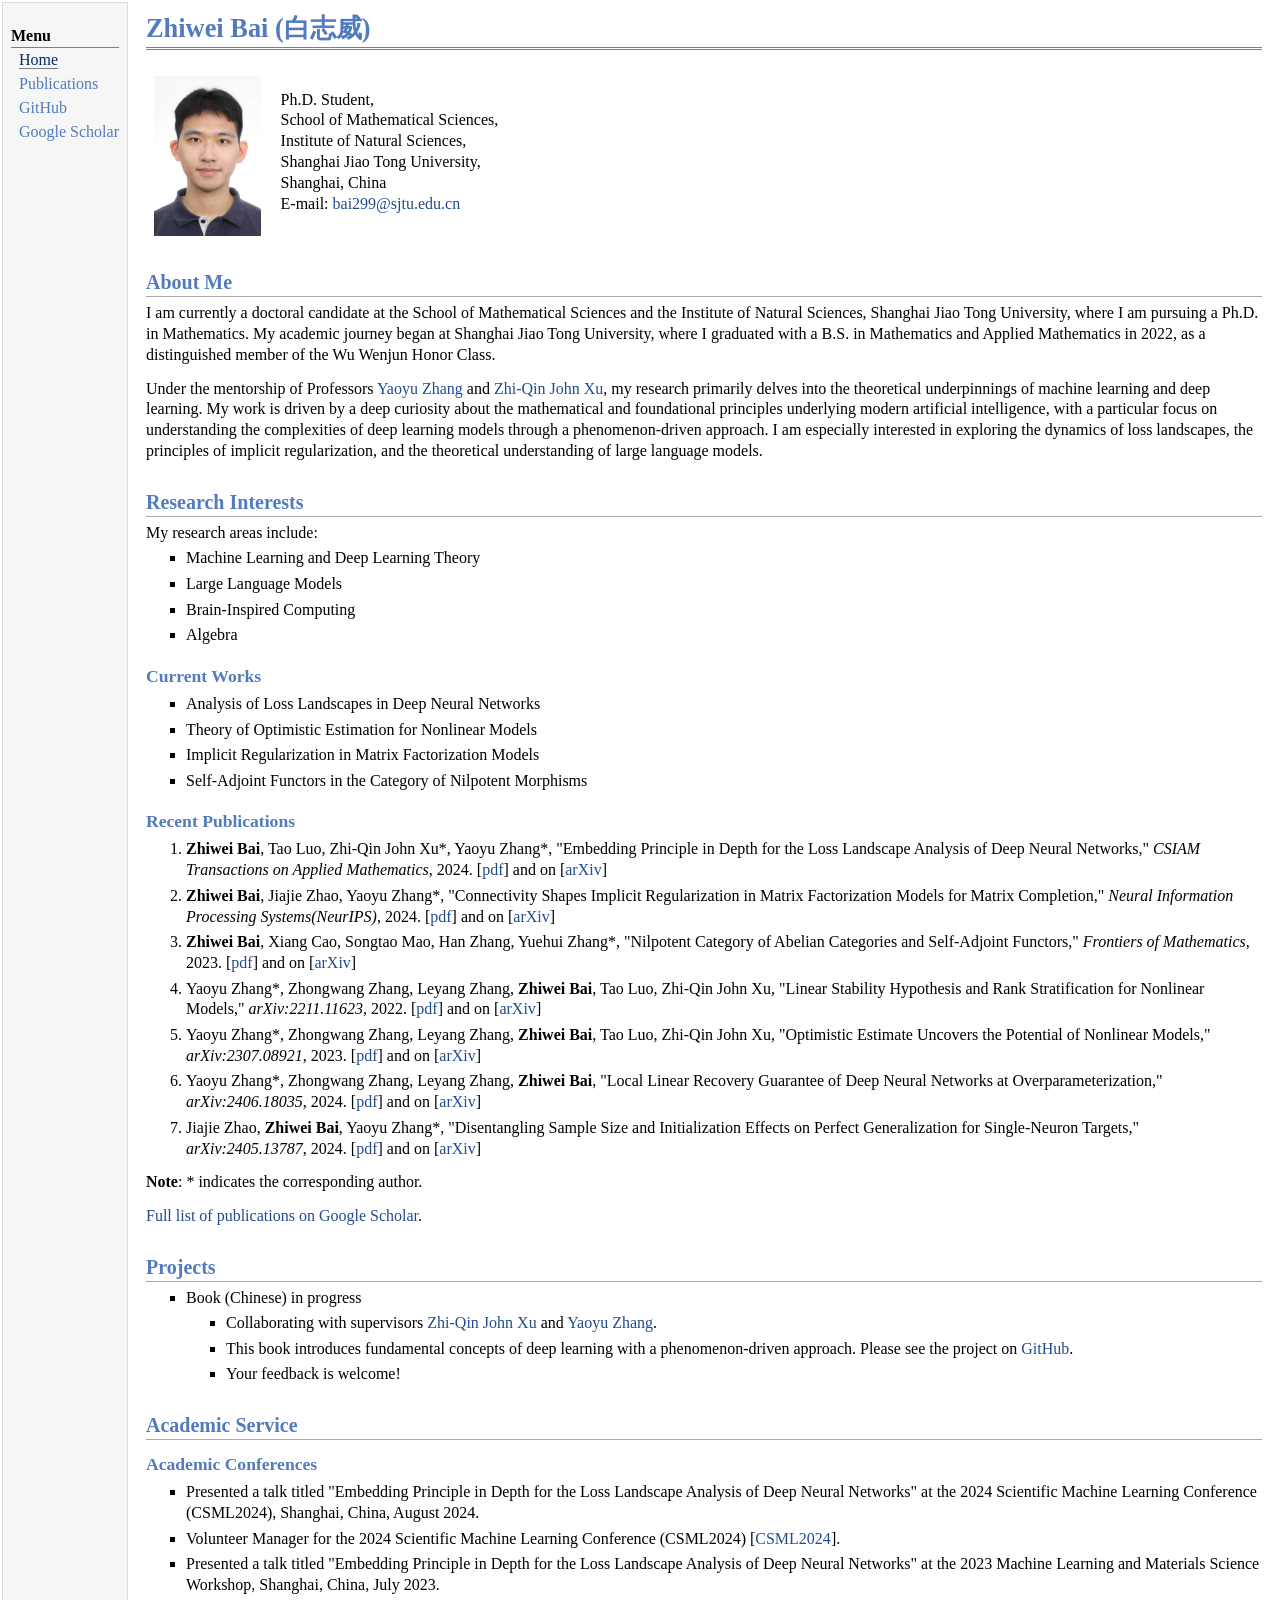
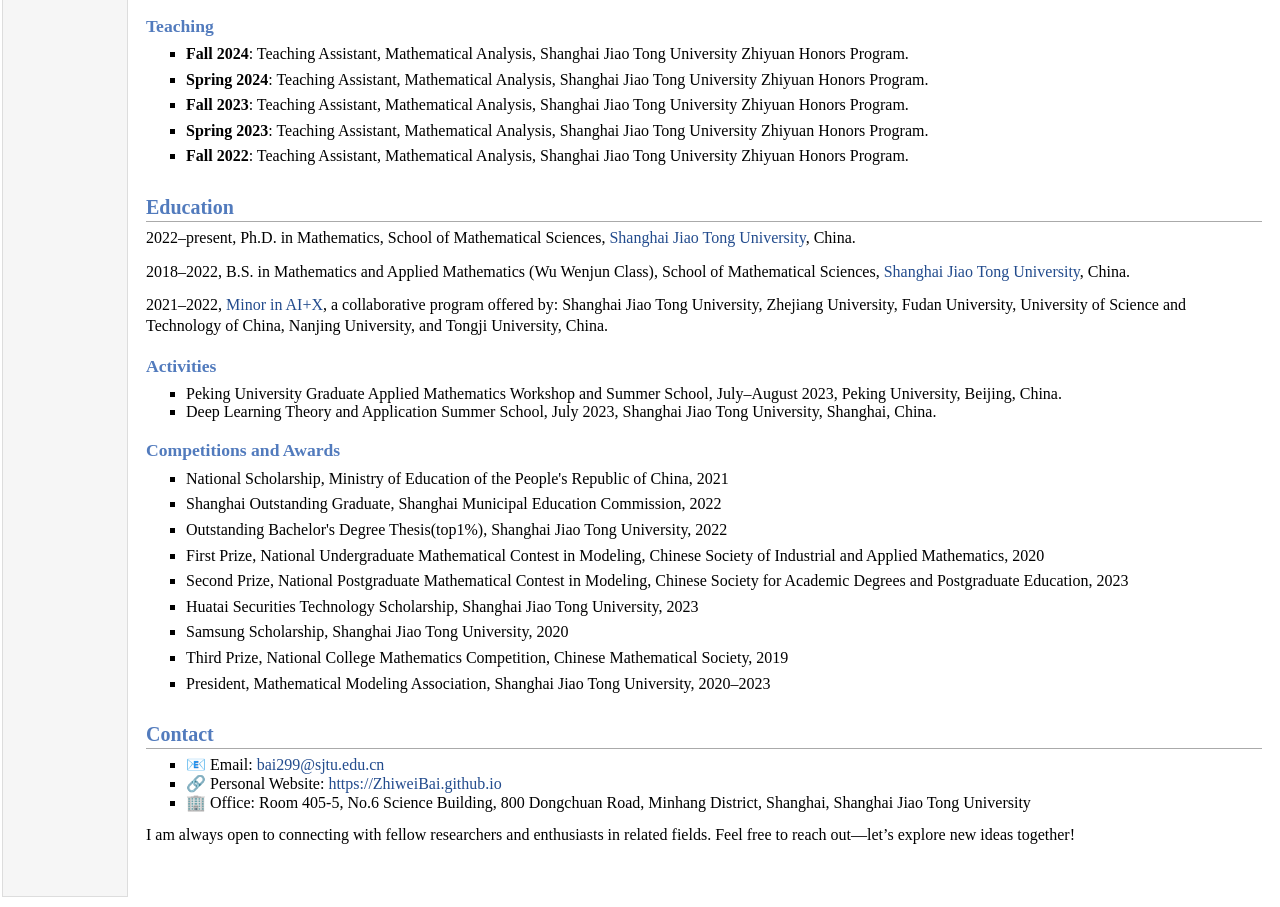
==== index.html @ 65df3b3d "revise" ====
<!DOCTYPE html PUBLIC "-//W3C//DTD XHTML 1.1//EN"
  "http://www.w3.org/TR/xhtml11/DTD/xhtml11.dtd">
<html xmlns="http://www.w3.org/1999/xhtml" xml:lang="en">
<head>
<meta name="generator" content="jemdoc, see http://jemdoc.jaboc.net/" />
<meta http-equiv="Content-Type" content="text/html;charset=utf-8" />
<link rel="stylesheet" href="jemdoc.css" type="text/css" />
<link rel="shortcut icon" href="favicon.ico" />
<link rel="bookmark" href="favicon.ico" type="image/x-icon" />
<title>Zhiwei Bai (白志威)</title>
</head>
<body>
<table summary="Table for page layout." id="tlayout">
<tr valign="top">
<td id="layout-menu">
<div class="menu-category">Menu</div>
<div class="menu-item"><a href="index.html" class="current">Home</a></div>
<div class="menu-item"><a href="https://scholar.google.com/citations?hl=en&user=qOXYXLEAAAAJ">Publications</a></div>
<div class="menu-item"><a href="https://github.com/ZhiweiBai">GitHub</a></div>
<div class="menu-item"><a href="https://scholar.google.com/citations?hl=en&user=qOXYXLEAAAAJ">Google Scholar</a></div>
</td>

<td id="layout-content">
<div id="toptitle">
<h1>Zhiwei Bai (白志威)</h1>
</div>
<table class="imgtable"><tr><td>
<a href="https://ZhiweiBai.github.io"><img src="./photos/bio-3.png" alt="alt text" height="160px" /></a>&nbsp;</td>
<td align="left"><p>Ph.D. Student,<br />
School of Mathematical Sciences, <br />
Institute of Natural Sciences, <br />
Shanghai Jiao Tong University, <br />
Shanghai, China <br /> 
E-mail: <a href="mailto:bai299@sjtu.edu.cn">bai299@sjtu.edu.cn</a></p>
</td></tr></table>

<h2>About Me</h2>
<p>I am currently a doctoral candidate at the School of Mathematical Sciences and the Institute of Natural Sciences, Shanghai Jiao Tong University, where I am pursuing a Ph.D. in Mathematics. My academic journey began at Shanghai Jiao Tong University, where I graduated with a B.S. in Mathematics and Applied Mathematics in 2022, as a distinguished member of the Wu Wenjun Honor Class.</p>

<p>Under the mentorship of Professors <a href="https://ins.sjtu.edu.cn/peoples/zhangyaoyu">Yaoyu Zhang</a> and <a href="https://ins.sjtu.edu.cn/people/xuzhiqin/index.html">Zhi-Qin John Xu</a>, my research primarily delves into the theoretical underpinnings of machine learning and deep learning. My work is driven by a deep curiosity about the mathematical and foundational principles underlying modern artificial intelligence, with a particular focus on understanding the complexities of deep learning models through a phenomenon-driven approach. I am especially interested in exploring the dynamics of loss landscapes, the principles of implicit regularization, and the theoretical understanding of large language models.</p>


<h2>Research Interests</h2>
<p>My research areas include:</p>
<ul>
<li><p>Machine Learning and Deep Learning Theory</p></li>
<li><p>Large Language Models</p></li>
<li><p>Brain-Inspired Computing</p></li>
<li><p>Algebra</p></li>
</ul>

<h3>Current Works</h3>
<ul>
<li><p>Analysis of Loss Landscapes in Deep Neural Networks</p></li>
<li><p>Theory of Optimistic Estimation for Nonlinear Models</p></li>
<li><p>Implicit Regularization in Matrix Factorization Models</p></li>
<li><p>Self-Adjoint Functors in the Category of Nilpotent Morphisms</p></li>
</ul>

<h3>Recent Publications</h3>
<ol>
<li><p><b>Zhiwei Bai</b>, Tao Luo, Zhi-Qin John Xu*, Yaoyu Zhang*, "Embedding Principle in Depth for the Loss Landscape Analysis of Deep Neural Networks," <i>CSIAM Transactions on Applied Mathematics</i>, 2024. [<a href="pub/embedding-in-depth.pdf">pdf</a>] and on [<a href="https://arxiv.org/abs/2205.13283">arXiv</a>]</p></li>
<li><p><b>Zhiwei Bai</b>, Jiajie Zhao, Yaoyu Zhang*, "Connectivity Shapes Implicit Regularization in Matrix Factorization Models for Matrix Completion," <i>Neural Information Processing Systems(NeurIPS)</i>, 2024. [<a href="pub/connectivity.pdf">pdf</a>] and on [<a href="https://www.arxiv.org/abs/2405.13721">arXiv</a>]</p></li>
<li><p><b>Zhiwei Bai</b>, Xiang Cao, Songtao Mao, Han Zhang, Yuehui Zhang*, "Nilpotent Category of Abelian Categories and Self-Adjoint Functors," <i>Frontiers of Mathematics</i>, 2023. [<a href="pub/self-adjoint.pdf">pdf</a>] and on [<a href="https://arxiv.org/abs/2111.14656">arXiv</a>]</p></li>
<li><p>Yaoyu Zhang*, Zhongwang Zhang, Leyang Zhang, <b>Zhiwei Bai</b>, Tao Luo, Zhi-Qin John Xu, "Linear Stability Hypothesis and Rank Stratification for Nonlinear Models," <i>arXiv:2211.11623</i>, 2022. [<a href="pub/Linear-stability.pdf">pdf</a>] and on [<a href="https://arxiv.org/abs/2211.11623">arXiv</a>]</p></li>
<li><p>Yaoyu Zhang*, Zhongwang Zhang, Leyang Zhang, <b>Zhiwei Bai</b>, Tao Luo, Zhi-Qin John Xu, "Optimistic Estimate Uncovers the Potential of Nonlinear Models," <i>arXiv:2307.08921</i>, 2023. [<a href="pub/Optimistic.pdf">pdf</a>] and on [<a href="https://arxiv.org/abs/2307.08921">arXiv</a>]</p></li>
<li><p>Yaoyu Zhang*, Zhongwang Zhang, Leyang Zhang, <b>Zhiwei Bai</b>, "Local Linear Recovery Guarantee of Deep Neural Networks at Overparameterization," <i>arXiv:2406.18035</i>, 2024. [<a href="pub/Local-Linear.pdf">pdf</a>] and on [<a href="https://arxiv.org/abs/2406.18035">arXiv</a>]</p></li>
<li><p>Jiajie Zhao, <b>Zhiwei Bai</b>, Yaoyu Zhang*, "Disentangling Sample Size and Initialization Effects on Perfect Generalization for Single-Neuron Targets," <i>arXiv:2405.13787</i>, 2024. [<a href="pub/Single-Neuron Target.pdf">pdf</a>] and on [<a href="https://arxiv.org/abs/2405.13787">arXiv</a>]</p></li>
</ol>
<p><b>Note</b>: * indicates the corresponding author.</p>
<p><a href="https://scholar.google.com/citations?hl=en&user=qOXYXLEAAAAJ">Full list of publications on Google Scholar</a>.</p>

<h2>Projects</h2>
<ul>
<li><p>Book (Chinese) in progress</p></li>
<ul>
<li><p>Collaborating with supervisors <a href="https://ins.sjtu.edu.cn/people/xuzhiqin/index.html">Zhi-Qin John Xu</a> and <a href="https://ins.sjtu.edu.cn/peoples/zhangyaoyu">Yaoyu Zhang</a>.</p></li>
<li><p>This book introduces fundamental concepts of deep learning with a phenomenon-driven approach. Please see the project on <a href="https://github.com/xuzhiqin1990/understanding_dl">GitHub</a>.</p></li>
<li><p>Your feedback is welcome!</p></li>
</ul>
</ul>

<h2>Academic Service</h2>
<h3>Academic Conferences</h3>
<ul>
<li><p>Presented a talk titled "Embedding Principle in Depth for the Loss Landscape Analysis of Deep Neural Networks" at the 2024 Scientific Machine Learning Conference (CSML2024), Shanghai, China, August 2024.</p></li>
<li><p>Volunteer Manager for the 2024 Scientific Machine Learning Conference (CSML2024) [<a href="https://c2sml.cn/conference.html">CSML2024</a>].</p></li>
<li><p>Presented a talk titled "Embedding Principle in Depth for the Loss Landscape Analysis of Deep Neural Networks" at the 2023 Machine Learning and Materials Science Workshop, Shanghai, China, July 2023.</p></li>
</ul>

<h3>Teaching</h3>
<ul>
<li><p><b>Fall 2024</b>: Teaching Assistant, Mathematical Analysis, Shanghai Jiao Tong University Zhiyuan Honors Program.</p></li>
<li><p><b>Spring 2024</b>: Teaching Assistant, Mathematical Analysis, Shanghai Jiao Tong University Zhiyuan Honors Program.</p></li>
<li><p><b>Fall 2023</b>: Teaching Assistant, Mathematical Analysis, Shanghai Jiao Tong University Zhiyuan Honors Program.</p></li>  
<li><p><b>Spring 2023</b>: Teaching Assistant, Mathematical Analysis, Shanghai Jiao Tong University Zhiyuan Honors Program.</p></li>
<li><p><b>Fall 2022</b>: Teaching Assistant, Mathematical Analysis, Shanghai Jiao Tong University Zhiyuan Honors Program.</p></li>
</ul>


<h2>Education</h2>
<p>2022–present, Ph.D. in Mathematics, School of Mathematical Sciences, <a href="https://www.sjtu.edu.cn/">Shanghai Jiao Tong University</a>, China.</p>
<p>2018–2022, B.S. in Mathematics and Applied Mathematics (Wu Wenjun Class), School of Mathematical Sciences, <a href="https://www.sjtu.edu.cn/">Shanghai Jiao Tong University</a>, China.</p>
<p>2021–2022, <a href="https://huawuwei.fanya.chaoxing.com/portal/aiplusx">Minor in AI+X</a>, a collaborative program offered by: Shanghai Jiao Tong University, Zhejiang University, Fudan University, University of Science and Technology of China, Nanjing University, and Tongji University, China.</p>


<h3>Activities</h3>
<ul>
<li>Peking University Graduate Applied Mathematics Workshop and Summer School, July–August 2023, Peking University, Beijing, China.</li>
<li>Deep Learning Theory and Application Summer School, July 2023, Shanghai Jiao Tong University, Shanghai, China.</li>
</ul>

<h3>Competitions and Awards</h3>
<ul>
<li><p>National Scholarship, Ministry of Education of the People's Republic of China, 2021</p></li>
<li><p>Shanghai Outstanding Graduate, Shanghai Municipal Education Commission, 2022</p></li>
<li><p>Outstanding Bachelor's Degree Thesis(top1%), Shanghai Jiao Tong University, 2022</p></li>
<li><p>First Prize, National Undergraduate Mathematical Contest in Modeling, Chinese Society of Industrial and Applied Mathematics, 2020</p></li>
<li><p>Second Prize, National Postgraduate Mathematical Contest in Modeling, Chinese Society for Academic Degrees and Postgraduate Education, 2023</p></li>
<li><p>Huatai Securities Technology Scholarship, Shanghai Jiao Tong University, 2023</p></li>
<li><p>Samsung Scholarship, Shanghai Jiao Tong University, 2020</p></li>
<li><p>Third Prize, National College Mathematics Competition, Chinese Mathematical Society, 2019</p></li>
<li><p>President, Mathematical Modeling Association, Shanghai Jiao Tong University, 2020–2023</p></li>
</ul>



<h2>Contact</h2>
<ul>
  <li>📧 Email: <a href="mailto:bai299@sjtu.edu.cn">bai299@sjtu.edu.cn</a></li>
  <li>🔗 Personal Website: <a href="https://ZhiweiBai.github.io">https://ZhiweiBai.github.io</a></li>
  <li>🏢 Office: Room 405-5, No.6 Science Building, 800 Dongchuan Road, Minhang District, Shanghai, Shanghai Jiao Tong University</li>
</ul>
<p>I am always open to connecting with fellow researchers and enthusiasts in related fields. Feel free to reach out—let’s explore new ideas together!</p>
<br />
<br />
</td>
</tr>
</table>
</body>
</html>
---- jemdoc.css ----
/* Default css file for jemdoc. */

table#tlayout {
    border: none;
    border-collapse: separate;
    background: white;
}

body {
	background: white;
	font-family: Georgia, serif;
	padding-bottom: 8px;
	margin: 0;
}

#layout-menu {
	background: #f6f6f6;
	border: 1px solid #dddddd;
	padding-top: 0.5em;
	padding-left: 8px;
	padding-right: 8px;
	font-size: 1.0em;
	width: auto;
	white-space: nowrap;
    text-align: left;
    vertical-align: top;
}

#layout-menu td {
	background: #f4f4f4;
    vertical-align: top;
}

#layout-content {
	padding-top: 0.0em;
	padding-left: 1.0em;
	padding-right: 1.0em;
    border: none;
    background: white;
    text-align: left;
    vertical-align: top;
}

#layout-menu a {
	line-height: 1.5em;
	margin-left: 0.5em;
}

tt {
    background: #ffffdd;
}

pre, tt {
	font-size: 90%;
	font-family: monaco, monospace;
}

a, a > tt {
	color: #224b8d;
	text-decoration: none;
}

a:hover {
	border-bottom: 1px gray dotted;
}

#layout-menu a.current:link, #layout-menu a.current:visited {
	color: #022b6d;
	border-bottom: 1px gray solid;
}
#layout-menu a:link, #layout-menu a:visited, #layout-menu a:hover {
	color: #527bbd;
	text-decoration: none;
}
#layout-menu a:hover {
	text-decoration: none;
}

div.menu-category {
	border-bottom: 1px solid gray;
	margin-top: 0.8em;
	padding-top: 0.2em;
	padding-bottom: 0.1em;
	font-weight: bold;
}

div.menu-item {
	padding-left: 16px;
	text-indent: -16px;
}

div#toptitle {
	padding-bottom: 0.2em;
	margin-bottom: 1.5em;
	border-bottom: 3px double gray;
}

/* Reduce space if we begin the page with a title. */
div#toptitle + h2, div#toptitle + h3 {
	margin-top: -0.7em;
}

div#subtitle {
	margin-top: 0.0em;
	margin-bottom: 0.0em;
	padding-top: 0em;
	padding-bottom: 0.1em;
}

em {
	font-style: italic;
}

strong {
	font-weight: bold;
}


h1, h2, h3 {
	color: #527bbd;
	margin-top: 0.7em;
	margin-bottom: 0.3em;
	padding-bottom: 0.2em;
	line-height: 1.0;
	padding-top: 0.5em;
	border-bottom: 1px solid #aaaaaa;
}

h1 {
	font-size: 165%;
}

h2 {
	padding-top: 0.8em;
	font-size: 125%;
}

h2 + h3 {
    padding-top: 0.2em;
}

h3 {
	font-size: 110%;
	border-bottom: none;
}

p {
	margin-top: 0.0em;
	margin-bottom: 0.8em;
	padding: 0;
	line-height: 1.3;
}

pre {
	padding: 0;
	margin: 0;
}

div#footer {
	font-size: small;
	border-top: 1px solid #c0c0c0;
	padding-top: 0.1em;
	margin-top: 4.0em;
	color: #c0c0c0;
}

div#footer a {
	color: #80a0b0;
}

div#footer-text {
	float: left;
	padding-bottom: 8px;
}

ul, ol, dl {
	margin-top: 0.2em;
	padding-top: 0;
	margin-bottom: 0.8em;
}

dt {
	margin-top: 0.5em;
	margin-bottom: 0;
}

dl {
	margin-left: 20px;
}

dd {
	color: #222222;
}

dd > *:first-child {
	margin-top: 0;
}

ul {
	list-style-position: outside;
	list-style-type: square;
}

p + ul, p + ol {
	margin-top: -0.5em;
}

li ul, li ol {
	margin-top: -0.3em;
}

ol {
	list-style-position: outside;
	list-style-type: decimal;
}

li p, dd p {
	margin-bottom: 0.3em;
}


ol ol {
	list-style-type: lower-alpha;
}

ol ol ol {
	list-style-type: lower-roman;
}

p + div.codeblock {
	margin-top: -0.6em;
}

div.codeblock, div.infoblock {
	margin-right: 0%;
	margin-top: 1.2em;
	margin-bottom: 1.3em;
}

div.blocktitle {
	font-weight: bold;
	color: #cd7b62;
	margin-top: 1.2em;
	margin-bottom: 0.1em;
}

div.blockcontent {
	border: 1px solid silver;
	padding: 0.3em 0.5em;
}

div.infoblock > div.blockcontent {
	background: #ffffee;
}

div.blockcontent p + ul, div.blockcontent p + ol {
	margin-top: 0.4em;
}

div.infoblock p {
	margin-bottom: 0em;
}

div.infoblock li p, div.infoblock dd p {
	margin-bottom: 0.5em;
}

div.infoblock p + p {
	margin-top: 0.8em;
}

div.codeblock > div.blockcontent {
	background: #f6f6f6;
}

span.pycommand {
	color: #000070;
}

span.statement {
	color: #008800;
}
span.builtin {
	color: #000088;
}
span.special {
	color: #990000;
}
span.operator {
	color: #880000;
}
span.error {
	color: #aa0000;
}
span.comment, span.comment > *, span.string, span.string > * {
	color: #606060;
}

@media print {
	#layout-menu { display: none; }
}

#fwtitle {
	margin: 2px;
}

#fwtitle #toptitle {
	padding-left: 0.5em;
	margin-bottom: 0.5em;
}

#layout-content h1:first-child, #layout-content h2:first-child, #layout-content h3:first-child {
	margin-top: -0.7em;
}

div#toptitle h1, #layout-content div#toptitle h1 {
	margin-bottom: 0.0em;
	padding-bottom: 0.1em;
	padding-top: 0;
	margin-top: 0.5em;
	border-bottom: none;
}

img.eq {
	padding: 0;
	padding-left: 0.1em;
	padding-right: 0.1em;
	margin: 0;
}

img.eqwl {
	padding-left: 2em;
	padding-top: 0.6em;
	padding-bottom: 0.2em;
	margin: 0;
}

table {
    border: 2px solid black;
    border-collapse: collapse;
}

td {
    padding: 2px;
    padding-left: 0.5em;
    padding-right: 0.5em;
    text-align: center;
    border: 1px solid gray;
}

table + table {
    margin-top: 1em;
}

tr.heading {
    font-weight: bold;
    border-bottom: 2px solid black;
}

img {
    border: none;
}

table.imgtable, table.imgtable td {
    border: none;
    text-align: left;
}
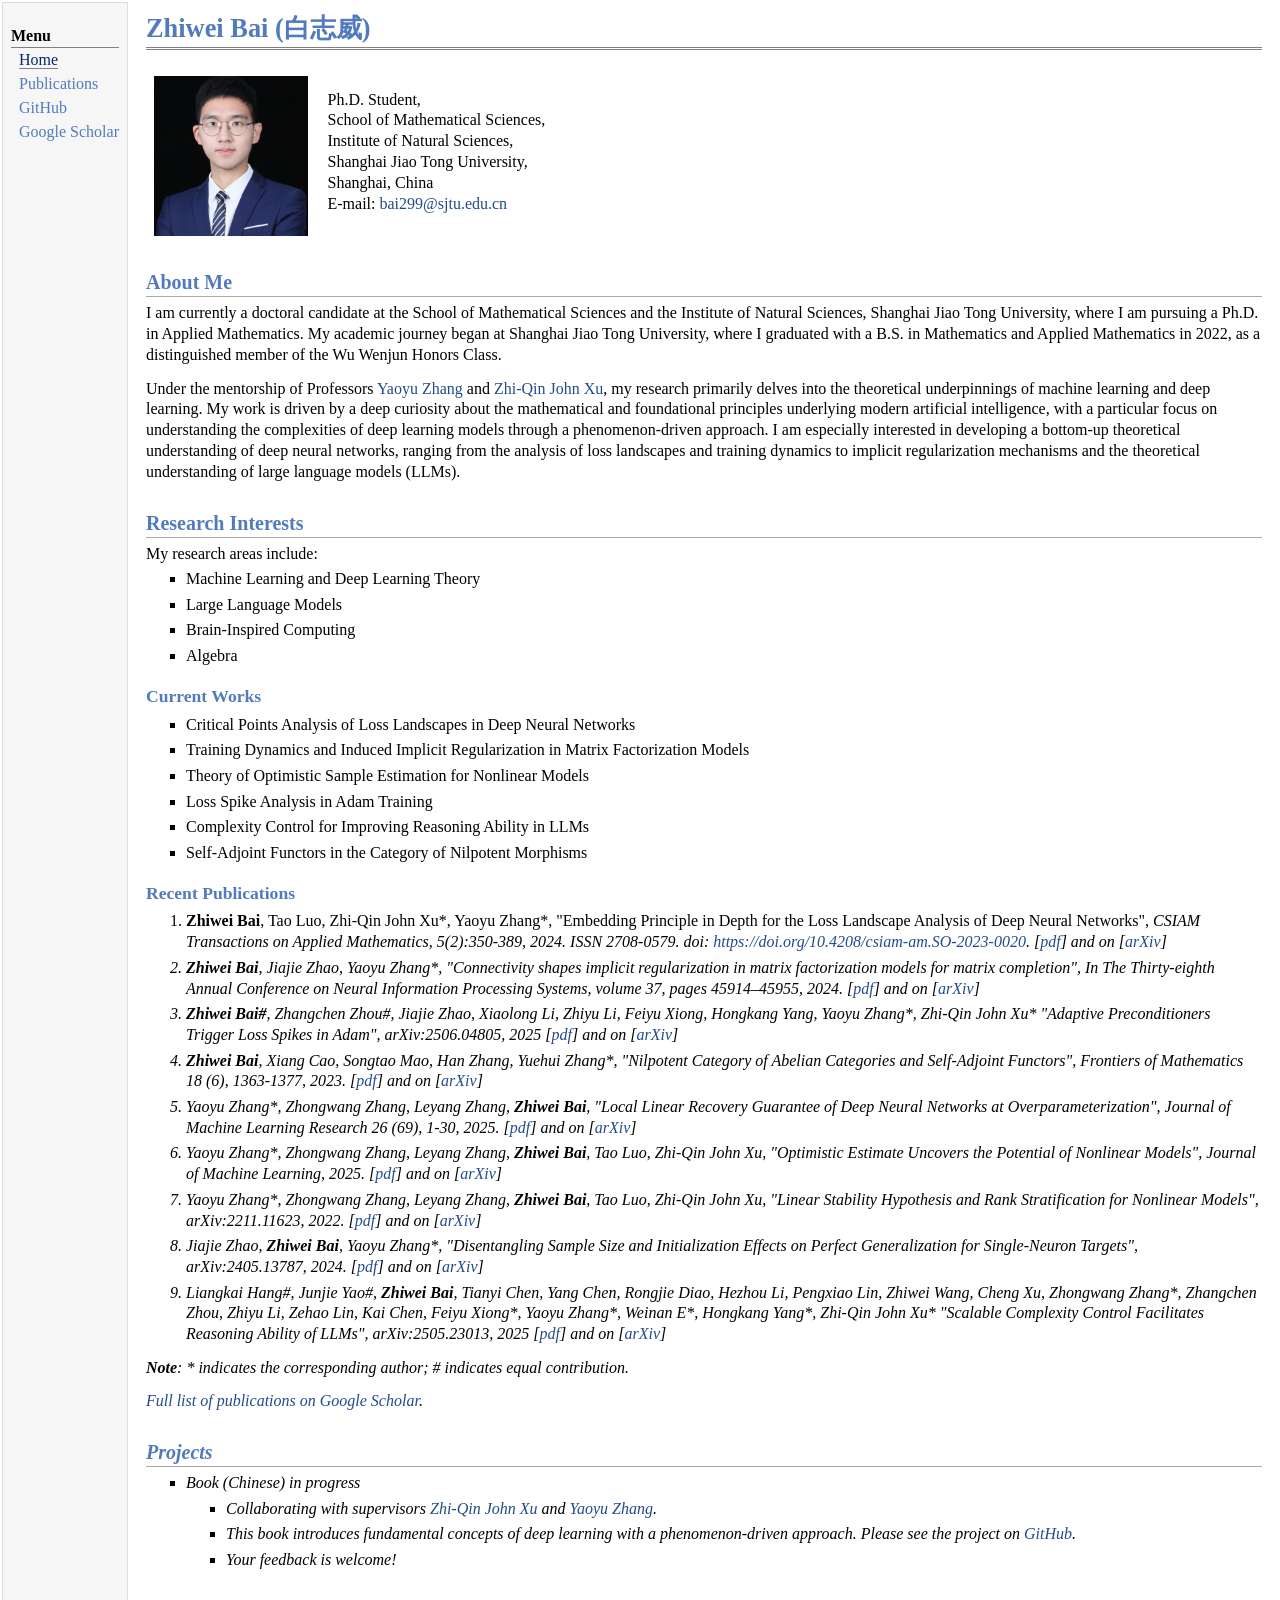
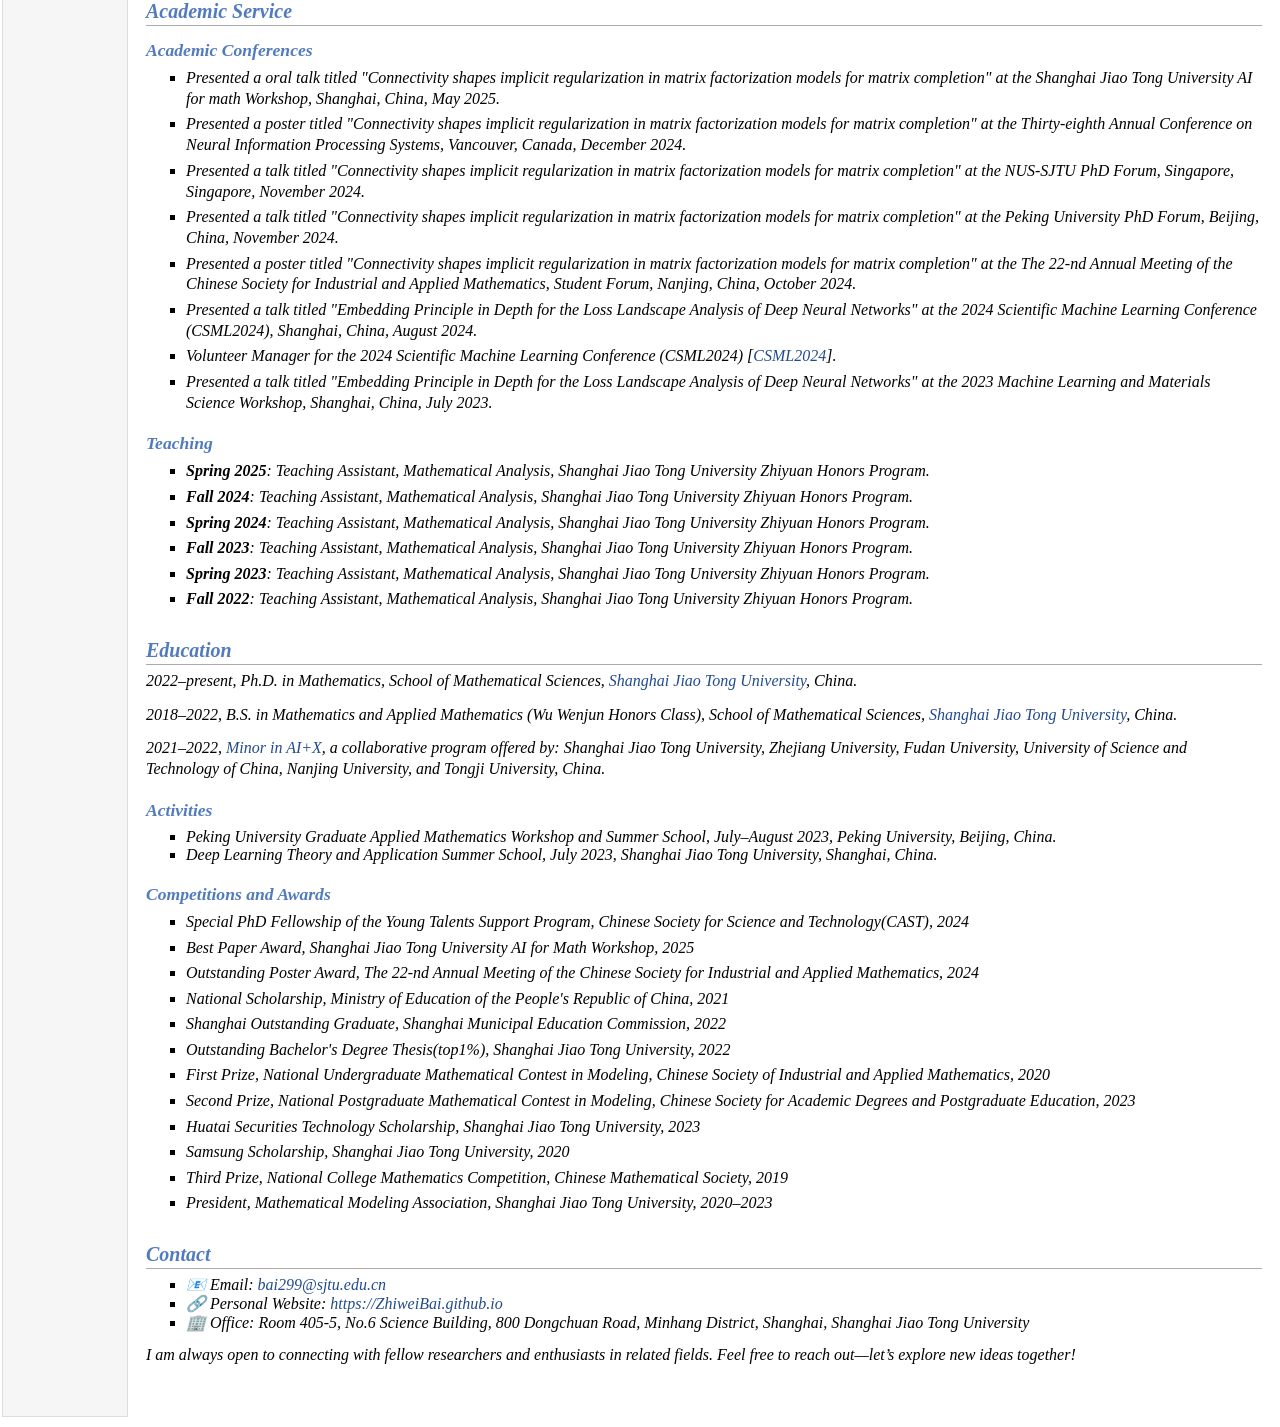
==== commit 93ad0095: "revise_20250615" ====
--- a/index.html
+++ b/index.html
@@ -25,7 +25,7 @@
 <h1>Zhiwei Bai (白志威)</h1>
 </div>
 <table class="imgtable"><tr><td>
-<a href="https://ZhiweiBai.github.io"><img src="./photos/bio-3.png" alt="alt text" height="160px" /></a>&nbsp;</td>
+<a href="https://ZhiweiBai.github.io"><img src="./photos/bio-1.jpg" alt="alt text" height="160px" /></a>&nbsp;</td>
 <td align="left"><p>Ph.D. Student,<br />
 School of Mathematical Sciences, <br />
 Institute of Natural Sciences, <br />
@@ -35,10 +35,9 @@
 </td></tr></table>
 
 <h2>About Me</h2>
-<p>I am currently a doctoral candidate at the School of Mathematical Sciences and the Institute of Natural Sciences, Shanghai Jiao Tong University, where I am pursuing a Ph.D. in Mathematics. My academic journey began at Shanghai Jiao Tong University, where I graduated with a B.S. in Mathematics and Applied Mathematics in 2022, as a distinguished member of the Wu Wenjun Honor Class.</p>
+<p>I am currently a doctoral candidate at the School of Mathematical Sciences and the Institute of Natural Sciences, Shanghai Jiao Tong University, where I am pursuing a Ph.D. in Applied Mathematics. My academic journey began at Shanghai Jiao Tong University, where I graduated with a B.S. in Mathematics and Applied Mathematics in 2022, as a distinguished member of the Wu Wenjun Honors Class.</p>
 
-<p>Under the mentorship of Professors <a href="https://ins.sjtu.edu.cn/peoples/zhangyaoyu">Yaoyu Zhang</a> and <a href="https://ins.sjtu.edu.cn/people/xuzhiqin/index.html">Zhi-Qin John Xu</a>, my research primarily delves into the theoretical underpinnings of machine learning and deep learning. My work is driven by a deep curiosity about the mathematical and foundational principles underlying modern artificial intelligence, with a particular focus on understanding the complexities of deep learning models through a phenomenon-driven approach. I am especially interested in exploring the dynamics of loss landscapes, the principles of implicit regularization, and the theoretical understanding of large language models.</p>
-
+<p>Under the mentorship of Professors <a href="https://ins.sjtu.edu.cn/peoples/zhangyaoyu">Yaoyu Zhang</a> and <a href="https://ins.sjtu.edu.cn/people/xuzhiqin/index.html">Zhi-Qin John Xu</a>, my research primarily delves into the theoretical underpinnings of machine learning and deep learning. My work is driven by a deep curiosity about the mathematical and foundational principles underlying modern artificial intelligence, with a particular focus on understanding the complexities of deep learning models through a phenomenon-driven approach. I am especially interested in developing a bottom-up theoretical understanding of deep neural networks, ranging from the analysis of loss landscapes and training dynamics to implicit regularization mechanisms and the theoretical understanding of large language models (LLMs).</p>
 
 <h2>Research Interests</h2>
 <p>My research areas include:</p>
@@ -51,23 +50,27 @@
 
 <h3>Current Works</h3>
 <ul>
-<li><p>Analysis of Loss Landscapes in Deep Neural Networks</p></li>
-<li><p>Theory of Optimistic Estimation for Nonlinear Models</p></li>
-<li><p>Implicit Regularization in Matrix Factorization Models</p></li>
+<li><p>Critical Points Analysis of Loss Landscapes in Deep Neural Networks</p></li>
+<li><p>Training Dynamics and Induced Implicit Regularization in Matrix Factorization Models</p></li>
+<li><p>Theory of Optimistic Sample Estimation for Nonlinear Models</p></li>
+<li><p>Loss Spike Analysis in Adam Training</p></li>
+<li><p>Complexity Control for Improving Reasoning Ability in LLMs</p></li>
 <li><p>Self-Adjoint Functors in the Category of Nilpotent Morphisms</p></li>
 </ul>
 
 <h3>Recent Publications</h3>
 <ol>
-<li><p><b>Zhiwei Bai</b>, Tao Luo, Zhi-Qin John Xu*, Yaoyu Zhang*, "Embedding Principle in Depth for the Loss Landscape Analysis of Deep Neural Networks," <i>CSIAM Transactions on Applied Mathematics</i>, 2024. [<a href="pub/embedding-in-depth.pdf">pdf</a>] and on [<a href="https://arxiv.org/abs/2205.13283">arXiv</a>]</p></li>
-<li><p><b>Zhiwei Bai</b>, Jiajie Zhao, Yaoyu Zhang*, "Connectivity Shapes Implicit Regularization in Matrix Factorization Models for Matrix Completion," <i>Neural Information Processing Systems(NeurIPS)</i>, 2024. [<a href="pub/connectivity.pdf">pdf</a>] and on [<a href="https://www.arxiv.org/abs/2405.13721">arXiv</a>]</p></li>
-<li><p><b>Zhiwei Bai</b>, Xiang Cao, Songtao Mao, Han Zhang, Yuehui Zhang*, "Nilpotent Category of Abelian Categories and Self-Adjoint Functors," <i>Frontiers of Mathematics</i>, 2023. [<a href="pub/self-adjoint.pdf">pdf</a>] and on [<a href="https://arxiv.org/abs/2111.14656">arXiv</a>]</p></li>
-<li><p>Yaoyu Zhang*, Zhongwang Zhang, Leyang Zhang, <b>Zhiwei Bai</b>, Tao Luo, Zhi-Qin John Xu, "Linear Stability Hypothesis and Rank Stratification for Nonlinear Models," <i>arXiv:2211.11623</i>, 2022. [<a href="pub/Linear-stability.pdf">pdf</a>] and on [<a href="https://arxiv.org/abs/2211.11623">arXiv</a>]</p></li>
-<li><p>Yaoyu Zhang*, Zhongwang Zhang, Leyang Zhang, <b>Zhiwei Bai</b>, Tao Luo, Zhi-Qin John Xu, "Optimistic Estimate Uncovers the Potential of Nonlinear Models," <i>arXiv:2307.08921</i>, 2023. [<a href="pub/Optimistic.pdf">pdf</a>] and on [<a href="https://arxiv.org/abs/2307.08921">arXiv</a>]</p></li>
-<li><p>Yaoyu Zhang*, Zhongwang Zhang, Leyang Zhang, <b>Zhiwei Bai</b>, "Local Linear Recovery Guarantee of Deep Neural Networks at Overparameterization," <i>arXiv:2406.18035</i>, 2024. [<a href="pub/Local-Linear.pdf">pdf</a>] and on [<a href="https://arxiv.org/abs/2406.18035">arXiv</a>]</p></li>
-<li><p>Jiajie Zhao, <b>Zhiwei Bai</b>, Yaoyu Zhang*, "Disentangling Sample Size and Initialization Effects on Perfect Generalization for Single-Neuron Targets," <i>arXiv:2405.13787</i>, 2024. [<a href="pub/Single-Neuron Target.pdf">pdf</a>] and on [<a href="https://arxiv.org/abs/2405.13787">arXiv</a>]</p></li>
+<li><p><b>Zhiwei Bai</b>, Tao Luo, Zhi-Qin John Xu*, Yaoyu Zhang*, "Embedding Principle in Depth for the Loss Landscape Analysis of Deep Neural Networks", <i>CSIAM Transactions on Applied Mathematics, 5(2):350-389, 2024. ISSN 2708-0579. doi: <a>https://doi.org/10.4208/csiam-am.SO-2023-0020</a>. [<a href="pub/embedding-in-depth.pdf">pdf</a>] and on [<a href="https://arxiv.org/abs/2205.13283">arXiv</a>]</p></li>
+<li><p><b>Zhiwei Bai</b>, Jiajie Zhao, Yaoyu Zhang*, "Connectivity shapes implicit regularization in matrix factorization models for matrix completion", <i>In The Thirty-eighth Annual Conference on Neural Information Processing Systems, volume 37, pages 45914–45955, 2024.</i> [<a href="pub/connectivity.pdf">pdf</a>] and on [<a href="https://www.arxiv.org/abs/2405.13721">arXiv</a>]</p></li>
+<li><p><b>Zhiwei Bai#</b>, Zhangchen Zhou#, Jiajie Zhao, Xiaolong Li, Zhiyu Li, Feiyu Xiong, Hongkang Yang, Yaoyu Zhang*, Zhi-Qin John Xu* "Adaptive Preconditioners Trigger Loss Spikes in Adam", <i>arXiv:2506.04805</i>, 2025 [<a href="pub/loss_spike.pdf">pdf</a>] and on [<a href="https://arxiv.org/pdf/2506.04805">arXiv</a>]</p></li>
+<li><p><b>Zhiwei Bai</b>, Xiang Cao, Songtao Mao, Han Zhang, Yuehui Zhang*, "Nilpotent Category of Abelian Categories and Self-Adjoint Functors", <i>Frontiers of Mathematics 18 (6), 1363-1377</i>, 2023. [<a href="pub/self-adjoint.pdf">pdf</a>] and on [<a href="https://arxiv.org/abs/2111.14656">arXiv</a>]</p></li>
+<li><p>Yaoyu Zhang*, Zhongwang Zhang, Leyang Zhang, <b>Zhiwei Bai</b>, "Local Linear Recovery Guarantee of Deep Neural Networks at Overparameterization", <i>Journal of Machine Learning Research 26 (69), 1-30</i>, 2025. [<a href="pub/Local-Linear.pdf">pdf</a>] and on [<a href="https://arxiv.org/abs/2406.18035">arXiv</a>]</p></li>
+<li><p>Yaoyu Zhang*, Zhongwang Zhang, Leyang Zhang, <b>Zhiwei Bai</b>, Tao Luo, Zhi-Qin John Xu, "Optimistic Estimate Uncovers the Potential of Nonlinear Models", <i>Journal of Machine Learning</i>, 2025. [<a href="pub/Optimistic.pdf">pdf</a>] and on [<a href="https://arxiv.org/abs/2307.08921">arXiv</a>]</p></li>
+<li><p>Yaoyu Zhang*, Zhongwang Zhang, Leyang Zhang, <b>Zhiwei Bai</b>, Tao Luo, Zhi-Qin John Xu, "Linear Stability Hypothesis and Rank Stratification for Nonlinear Models", <i>arXiv:2211.11623</i>, 2022. [<a href="pub/Linear-stability.pdf">pdf</a>] and on [<a href="https://arxiv.org/abs/2211.11623">arXiv</a>]</p></li>
+<li><p>Jiajie Zhao, <b>Zhiwei Bai</b>, Yaoyu Zhang*, "Disentangling Sample Size and Initialization Effects on Perfect Generalization for Single-Neuron Targets", <i>arXiv:2405.13787</i>, 2024. [<a href="pub/Single-Neuron Target.pdf">pdf</a>] and on [<a href="https://arxiv.org/abs/2405.13787">arXiv</a>]</p></li>
+<li><p>Liangkai Hang#, Junjie Yao#, <b>Zhiwei Bai</b>, Tianyi Chen, Yang Chen, Rongjie Diao, Hezhou Li, Pengxiao Lin, Zhiwei Wang, Cheng Xu, Zhongwang Zhang*, Zhangchen Zhou, Zhiyu Li, Zehao Lin, Kai Chen, Feiyu Xiong*, Yaoyu Zhang*, Weinan E*, Hongkang Yang*, Zhi-Qin John Xu* "Scalable Complexity Control Facilitates Reasoning Ability of LLMs", <i>arXiv:2505.23013</i>, 2025 [<a href="pub/complexity_control.pdf">pdf</a>] and on [<a href="https://arxiv.org/pdf/2505.23013">arXiv</a>]</p></li>
 </ol>
-<p><b>Note</b>: * indicates the corresponding author.</p>
+<p><b>Note</b>: * indicates the corresponding author; # indicates equal contribution.</p>
 <p><a href="https://scholar.google.com/citations?hl=en&user=qOXYXLEAAAAJ">Full list of publications on Google Scholar</a>.</p>
 
 <h2>Projects</h2>
@@ -83,6 +86,11 @@
 <h2>Academic Service</h2>
 <h3>Academic Conferences</h3>
 <ul>
+<li><p>Presented a oral talk titled "Connectivity shapes implicit regularization in matrix factorization models for matrix completion" at the Shanghai Jiao Tong University AI for math Workshop, Shanghai, China, May 2025.</p></li>
+<li><p>Presented a poster titled "Connectivity shapes implicit regularization in matrix factorization models for matrix completion" at the Thirty-eighth Annual Conference on Neural Information Processing Systems, Vancouver, Canada, December 2024.</p></li>
+<li><p>Presented a talk titled "Connectivity shapes implicit regularization in matrix factorization models for matrix completion" at the NUS-SJTU PhD Forum, Singapore, Singapore, November 2024.</p></li>
+<li><p>Presented a talk titled "Connectivity shapes implicit regularization in matrix factorization models for matrix completion" at the Peking University PhD Forum, Beijing, China, November 2024.</p></li>
+<li><p>Presented a poster titled "Connectivity shapes implicit regularization in matrix factorization models for matrix completion" at the The 22-nd Annual Meeting of the Chinese Society for Industrial and Applied Mathematics, Student Forum, Nanjing, China, October 2024.</p></li>
 <li><p>Presented a talk titled "Embedding Principle in Depth for the Loss Landscape Analysis of Deep Neural Networks" at the 2024 Scientific Machine Learning Conference (CSML2024), Shanghai, China, August 2024.</p></li>
 <li><p>Volunteer Manager for the 2024 Scientific Machine Learning Conference (CSML2024) [<a href="https://c2sml.cn/conference.html">CSML2024</a>].</p></li>
 <li><p>Presented a talk titled "Embedding Principle in Depth for the Loss Landscape Analysis of Deep Neural Networks" at the 2023 Machine Learning and Materials Science Workshop, Shanghai, China, July 2023.</p></li>
@@ -90,6 +98,7 @@
 
 <h3>Teaching</h3>
 <ul>
+<li><p><b>Spring 2025</b>: Teaching Assistant, Mathematical Analysis, Shanghai Jiao Tong University Zhiyuan Honors Program.</p></li>
 <li><p><b>Fall 2024</b>: Teaching Assistant, Mathematical Analysis, Shanghai Jiao Tong University Zhiyuan Honors Program.</p></li>
 <li><p><b>Spring 2024</b>: Teaching Assistant, Mathematical Analysis, Shanghai Jiao Tong University Zhiyuan Honors Program.</p></li>
 <li><p><b>Fall 2023</b>: Teaching Assistant, Mathematical Analysis, Shanghai Jiao Tong University Zhiyuan Honors Program.</p></li>  
@@ -100,7 +109,7 @@
 
 <h2>Education</h2>
 <p>2022–present, Ph.D. in Mathematics, School of Mathematical Sciences, <a href="https://www.sjtu.edu.cn/">Shanghai Jiao Tong University</a>, China.</p>
-<p>2018–2022, B.S. in Mathematics and Applied Mathematics (Wu Wenjun Class), School of Mathematical Sciences, <a href="https://www.sjtu.edu.cn/">Shanghai Jiao Tong University</a>, China.</p>
+<p>2018–2022, B.S. in Mathematics and Applied Mathematics (Wu Wenjun Honors Class), School of Mathematical Sciences, <a href="https://www.sjtu.edu.cn/">Shanghai Jiao Tong University</a>, China.</p>
 <p>2021–2022, <a href="https://huawuwei.fanya.chaoxing.com/portal/aiplusx">Minor in AI+X</a>, a collaborative program offered by: Shanghai Jiao Tong University, Zhejiang University, Fudan University, University of Science and Technology of China, Nanjing University, and Tongji University, China.</p>
 
 
@@ -112,6 +121,9 @@
 
 <h3>Competitions and Awards</h3>
 <ul>
+<li><p>Special PhD Fellowship of the Young Talents Support Program, Chinese Society for Science and Technology(CAST), 2024</p></li>
+<li><p>Best Paper Award, Shanghai Jiao Tong University AI for Math Workshop, 2025</p></li>
+<li><p>Outstanding Poster Award, The 22-nd Annual Meeting of the Chinese Society for Industrial and Applied Mathematics, 2024</p></li>
 <li><p>National Scholarship, Ministry of Education of the People's Republic of China, 2021</p></li>
 <li><p>Shanghai Outstanding Graduate, Shanghai Municipal Education Commission, 2022</p></li>
 <li><p>Outstanding Bachelor's Degree Thesis(top1%), Shanghai Jiao Tong University, 2022</p></li>
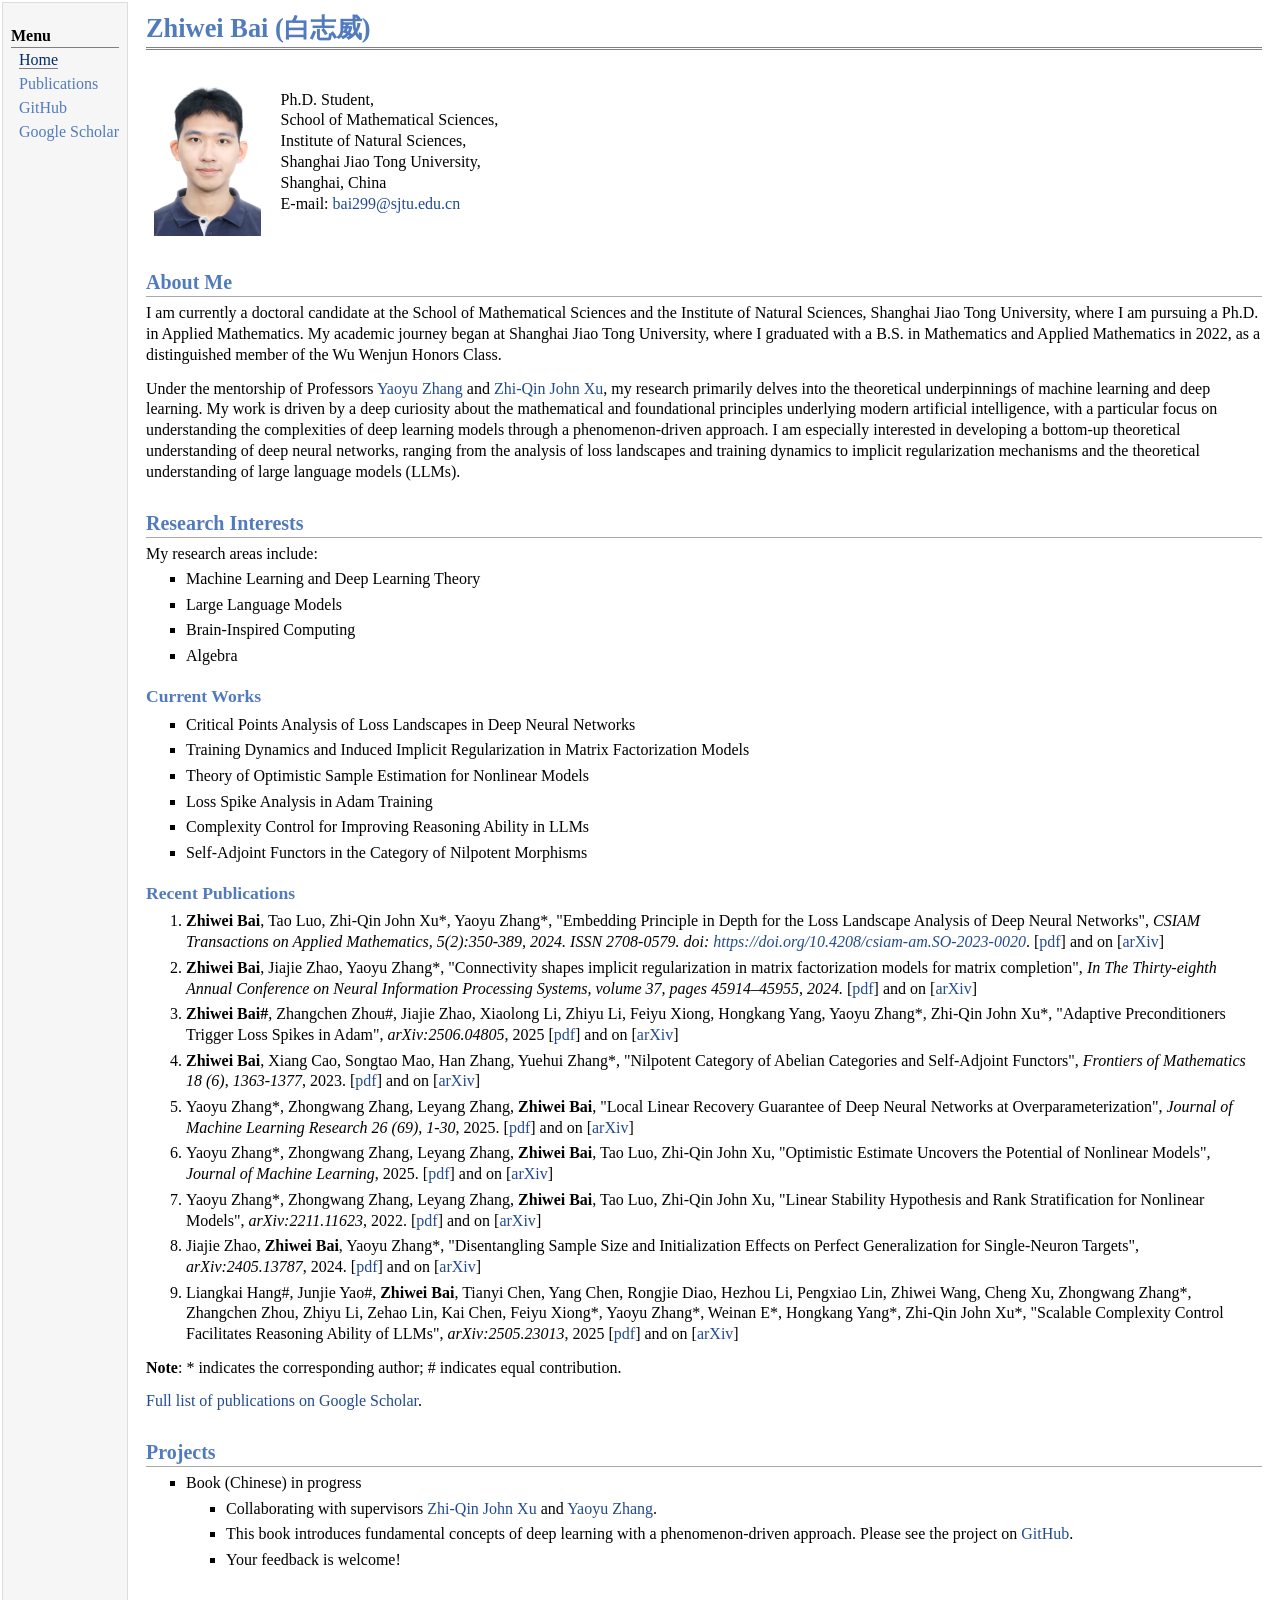
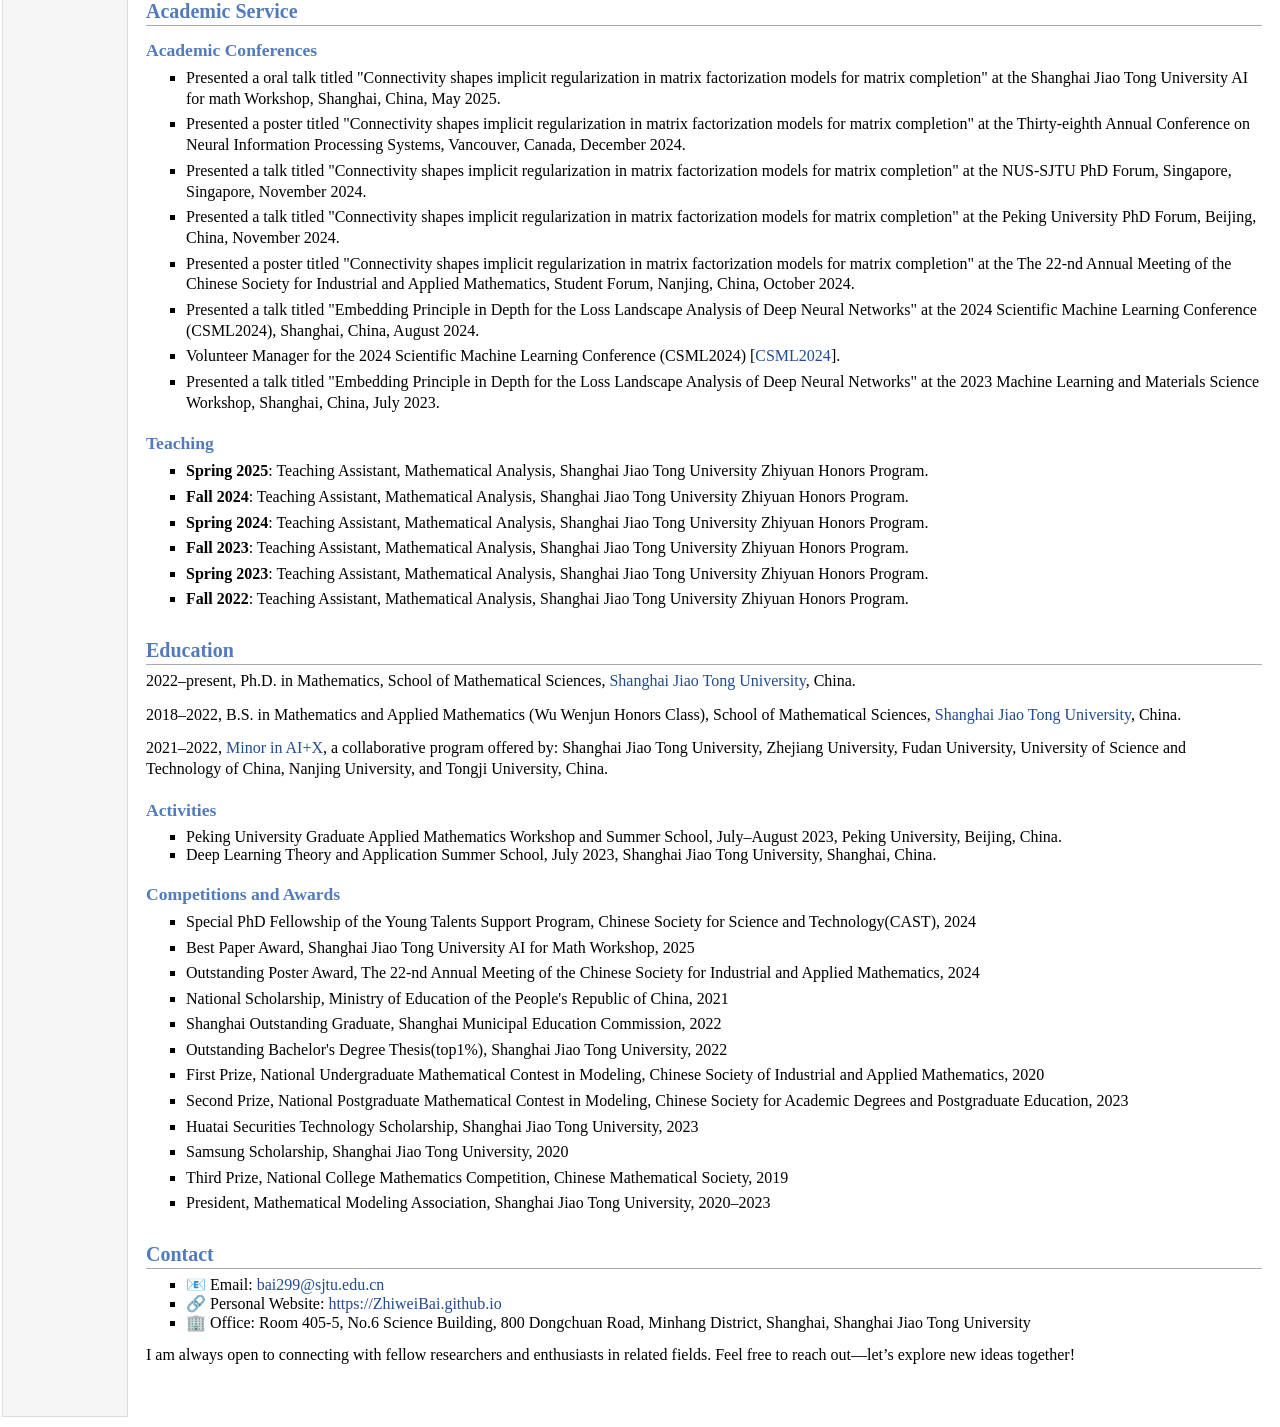
==== commit ee38b0d3: "revise_20250615" ====
--- a/index.html
+++ b/index.html
@@ -25,7 +25,7 @@
 <h1>Zhiwei Bai (白志威)</h1>
 </div>
 <table class="imgtable"><tr><td>
-<a href="https://ZhiweiBai.github.io"><img src="./photos/bio-1.jpg" alt="alt text" height="160px" /></a>&nbsp;</td>
+<a href="https://ZhiweiBai.github.io"><img src="./photos/bio-2.png" alt="alt text" height="160px" /></a>&nbsp;</td>
 <td align="left"><p>Ph.D. Student,<br />
 School of Mathematical Sciences, <br />
 Institute of Natural Sciences, <br />
@@ -60,15 +60,15 @@
 
 <h3>Recent Publications</h3>
 <ol>
-<li><p><b>Zhiwei Bai</b>, Tao Luo, Zhi-Qin John Xu*, Yaoyu Zhang*, "Embedding Principle in Depth for the Loss Landscape Analysis of Deep Neural Networks", <i>CSIAM Transactions on Applied Mathematics, 5(2):350-389, 2024. ISSN 2708-0579. doi: <a>https://doi.org/10.4208/csiam-am.SO-2023-0020</a>. [<a href="pub/embedding-in-depth.pdf">pdf</a>] and on [<a href="https://arxiv.org/abs/2205.13283">arXiv</a>]</p></li>
+<li><p><b>Zhiwei Bai</b>, Tao Luo, Zhi-Qin John Xu*, Yaoyu Zhang*, "Embedding Principle in Depth for the Loss Landscape Analysis of Deep Neural Networks", <i>CSIAM Transactions on Applied Mathematics, 5(2):350-389, 2024. ISSN 2708-0579. doi: <a>https://doi.org/10.4208/csiam-am.SO-2023-0020</a></i>. [<a href="pub/embedding-in-depth.pdf">pdf</a>] and on [<a href="https://arxiv.org/abs/2205.13283">arXiv</a>]</p></li>
 <li><p><b>Zhiwei Bai</b>, Jiajie Zhao, Yaoyu Zhang*, "Connectivity shapes implicit regularization in matrix factorization models for matrix completion", <i>In The Thirty-eighth Annual Conference on Neural Information Processing Systems, volume 37, pages 45914–45955, 2024.</i> [<a href="pub/connectivity.pdf">pdf</a>] and on [<a href="https://www.arxiv.org/abs/2405.13721">arXiv</a>]</p></li>
-<li><p><b>Zhiwei Bai#</b>, Zhangchen Zhou#, Jiajie Zhao, Xiaolong Li, Zhiyu Li, Feiyu Xiong, Hongkang Yang, Yaoyu Zhang*, Zhi-Qin John Xu* "Adaptive Preconditioners Trigger Loss Spikes in Adam", <i>arXiv:2506.04805</i>, 2025 [<a href="pub/loss_spike.pdf">pdf</a>] and on [<a href="https://arxiv.org/pdf/2506.04805">arXiv</a>]</p></li>
+<li><p><b>Zhiwei Bai#</b>, Zhangchen Zhou#, Jiajie Zhao, Xiaolong Li, Zhiyu Li, Feiyu Xiong, Hongkang Yang, Yaoyu Zhang*, Zhi-Qin John Xu*, "Adaptive Preconditioners Trigger Loss Spikes in Adam", <i>arXiv:2506.04805</i>, 2025 [<a href="pub/loss_spike.pdf">pdf</a>] and on [<a href="https://arxiv.org/pdf/2506.04805">arXiv</a>]</p></li>
 <li><p><b>Zhiwei Bai</b>, Xiang Cao, Songtao Mao, Han Zhang, Yuehui Zhang*, "Nilpotent Category of Abelian Categories and Self-Adjoint Functors", <i>Frontiers of Mathematics 18 (6), 1363-1377</i>, 2023. [<a href="pub/self-adjoint.pdf">pdf</a>] and on [<a href="https://arxiv.org/abs/2111.14656">arXiv</a>]</p></li>
 <li><p>Yaoyu Zhang*, Zhongwang Zhang, Leyang Zhang, <b>Zhiwei Bai</b>, "Local Linear Recovery Guarantee of Deep Neural Networks at Overparameterization", <i>Journal of Machine Learning Research 26 (69), 1-30</i>, 2025. [<a href="pub/Local-Linear.pdf">pdf</a>] and on [<a href="https://arxiv.org/abs/2406.18035">arXiv</a>]</p></li>
 <li><p>Yaoyu Zhang*, Zhongwang Zhang, Leyang Zhang, <b>Zhiwei Bai</b>, Tao Luo, Zhi-Qin John Xu, "Optimistic Estimate Uncovers the Potential of Nonlinear Models", <i>Journal of Machine Learning</i>, 2025. [<a href="pub/Optimistic.pdf">pdf</a>] and on [<a href="https://arxiv.org/abs/2307.08921">arXiv</a>]</p></li>
 <li><p>Yaoyu Zhang*, Zhongwang Zhang, Leyang Zhang, <b>Zhiwei Bai</b>, Tao Luo, Zhi-Qin John Xu, "Linear Stability Hypothesis and Rank Stratification for Nonlinear Models", <i>arXiv:2211.11623</i>, 2022. [<a href="pub/Linear-stability.pdf">pdf</a>] and on [<a href="https://arxiv.org/abs/2211.11623">arXiv</a>]</p></li>
 <li><p>Jiajie Zhao, <b>Zhiwei Bai</b>, Yaoyu Zhang*, "Disentangling Sample Size and Initialization Effects on Perfect Generalization for Single-Neuron Targets", <i>arXiv:2405.13787</i>, 2024. [<a href="pub/Single-Neuron Target.pdf">pdf</a>] and on [<a href="https://arxiv.org/abs/2405.13787">arXiv</a>]</p></li>
-<li><p>Liangkai Hang#, Junjie Yao#, <b>Zhiwei Bai</b>, Tianyi Chen, Yang Chen, Rongjie Diao, Hezhou Li, Pengxiao Lin, Zhiwei Wang, Cheng Xu, Zhongwang Zhang*, Zhangchen Zhou, Zhiyu Li, Zehao Lin, Kai Chen, Feiyu Xiong*, Yaoyu Zhang*, Weinan E*, Hongkang Yang*, Zhi-Qin John Xu* "Scalable Complexity Control Facilitates Reasoning Ability of LLMs", <i>arXiv:2505.23013</i>, 2025 [<a href="pub/complexity_control.pdf">pdf</a>] and on [<a href="https://arxiv.org/pdf/2505.23013">arXiv</a>]</p></li>
+<li><p>Liangkai Hang#, Junjie Yao#, <b>Zhiwei Bai</b>, Tianyi Chen, Yang Chen, Rongjie Diao, Hezhou Li, Pengxiao Lin, Zhiwei Wang, Cheng Xu, Zhongwang Zhang*, Zhangchen Zhou, Zhiyu Li, Zehao Lin, Kai Chen, Feiyu Xiong*, Yaoyu Zhang*, Weinan E*, Hongkang Yang*, Zhi-Qin John Xu*, "Scalable Complexity Control Facilitates Reasoning Ability of LLMs", <i>arXiv:2505.23013</i>, 2025 [<a href="pub/complexity_control.pdf">pdf</a>] and on [<a href="https://arxiv.org/pdf/2505.23013">arXiv</a>]</p></li>
 </ol>
 <p><b>Note</b>: * indicates the corresponding author; # indicates equal contribution.</p>
 <p><a href="https://scholar.google.com/citations?hl=en&user=qOXYXLEAAAAJ">Full list of publications on Google Scholar</a>.</p>
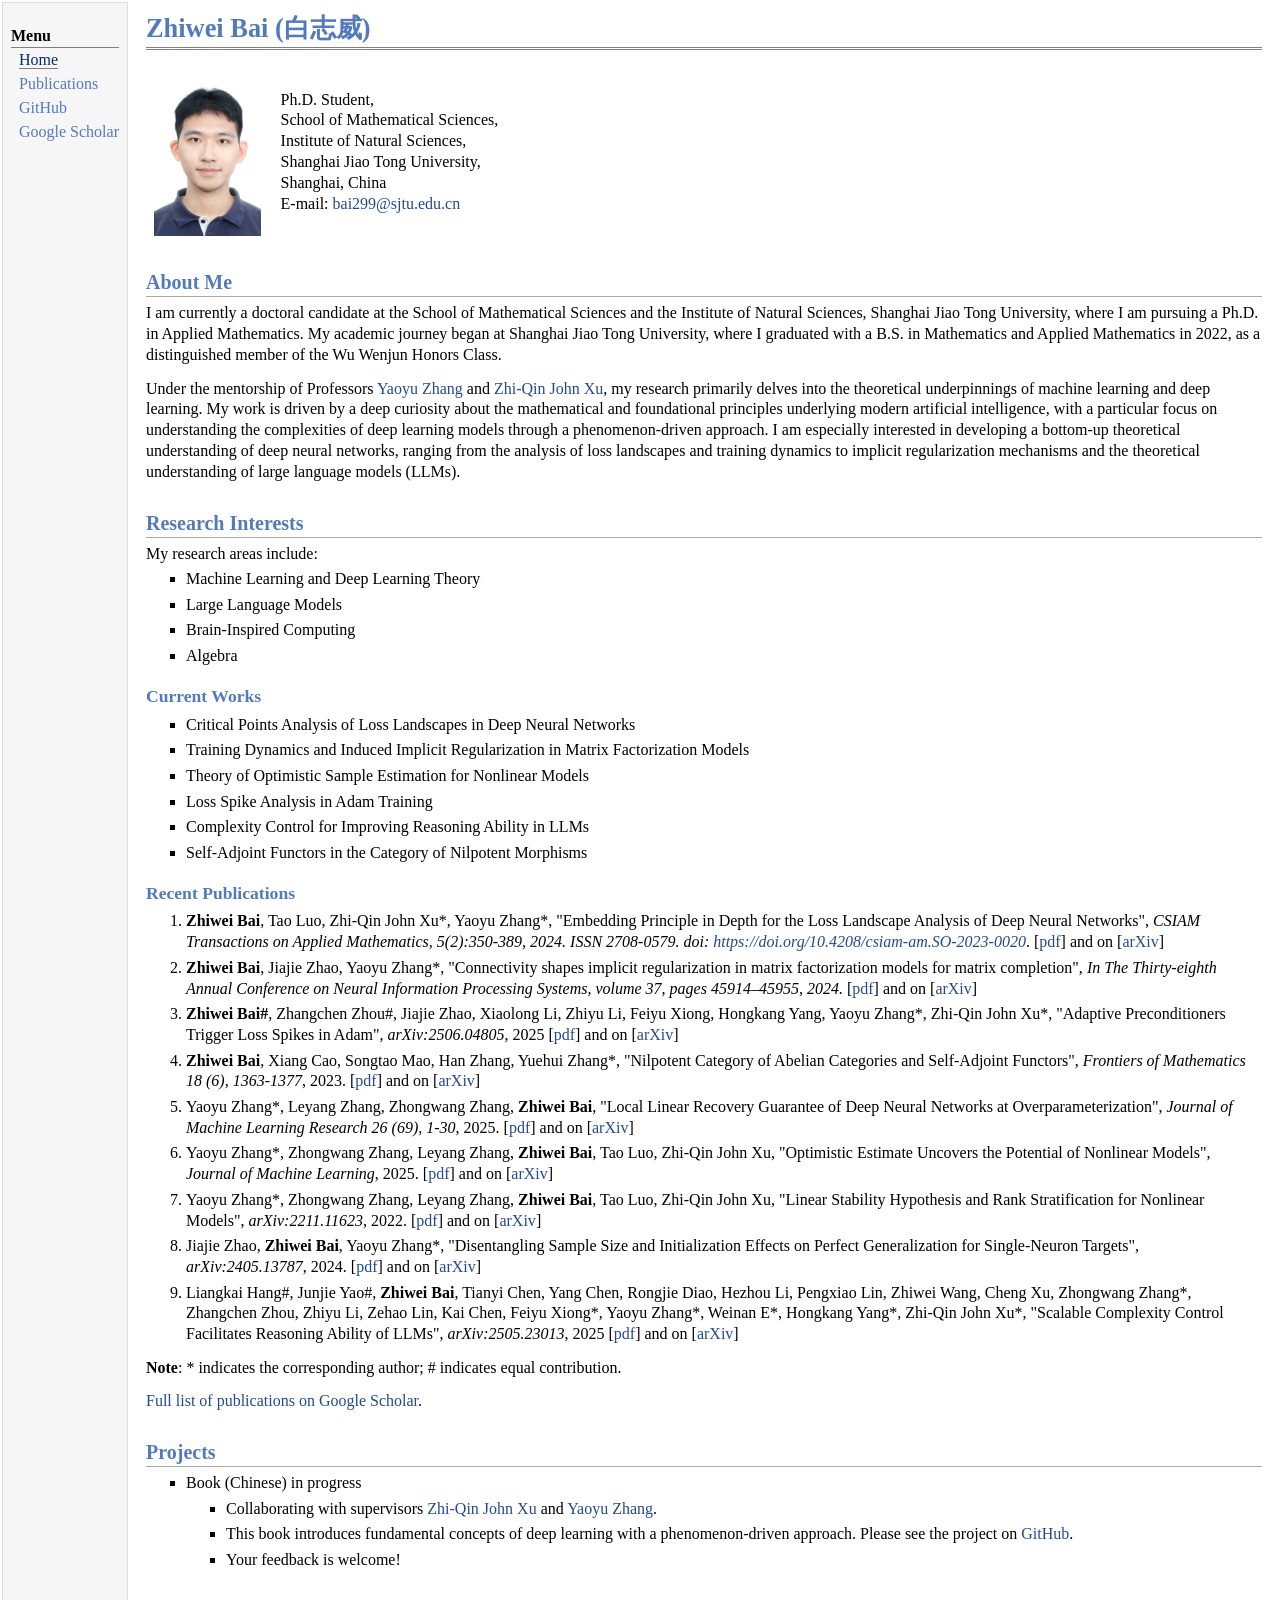
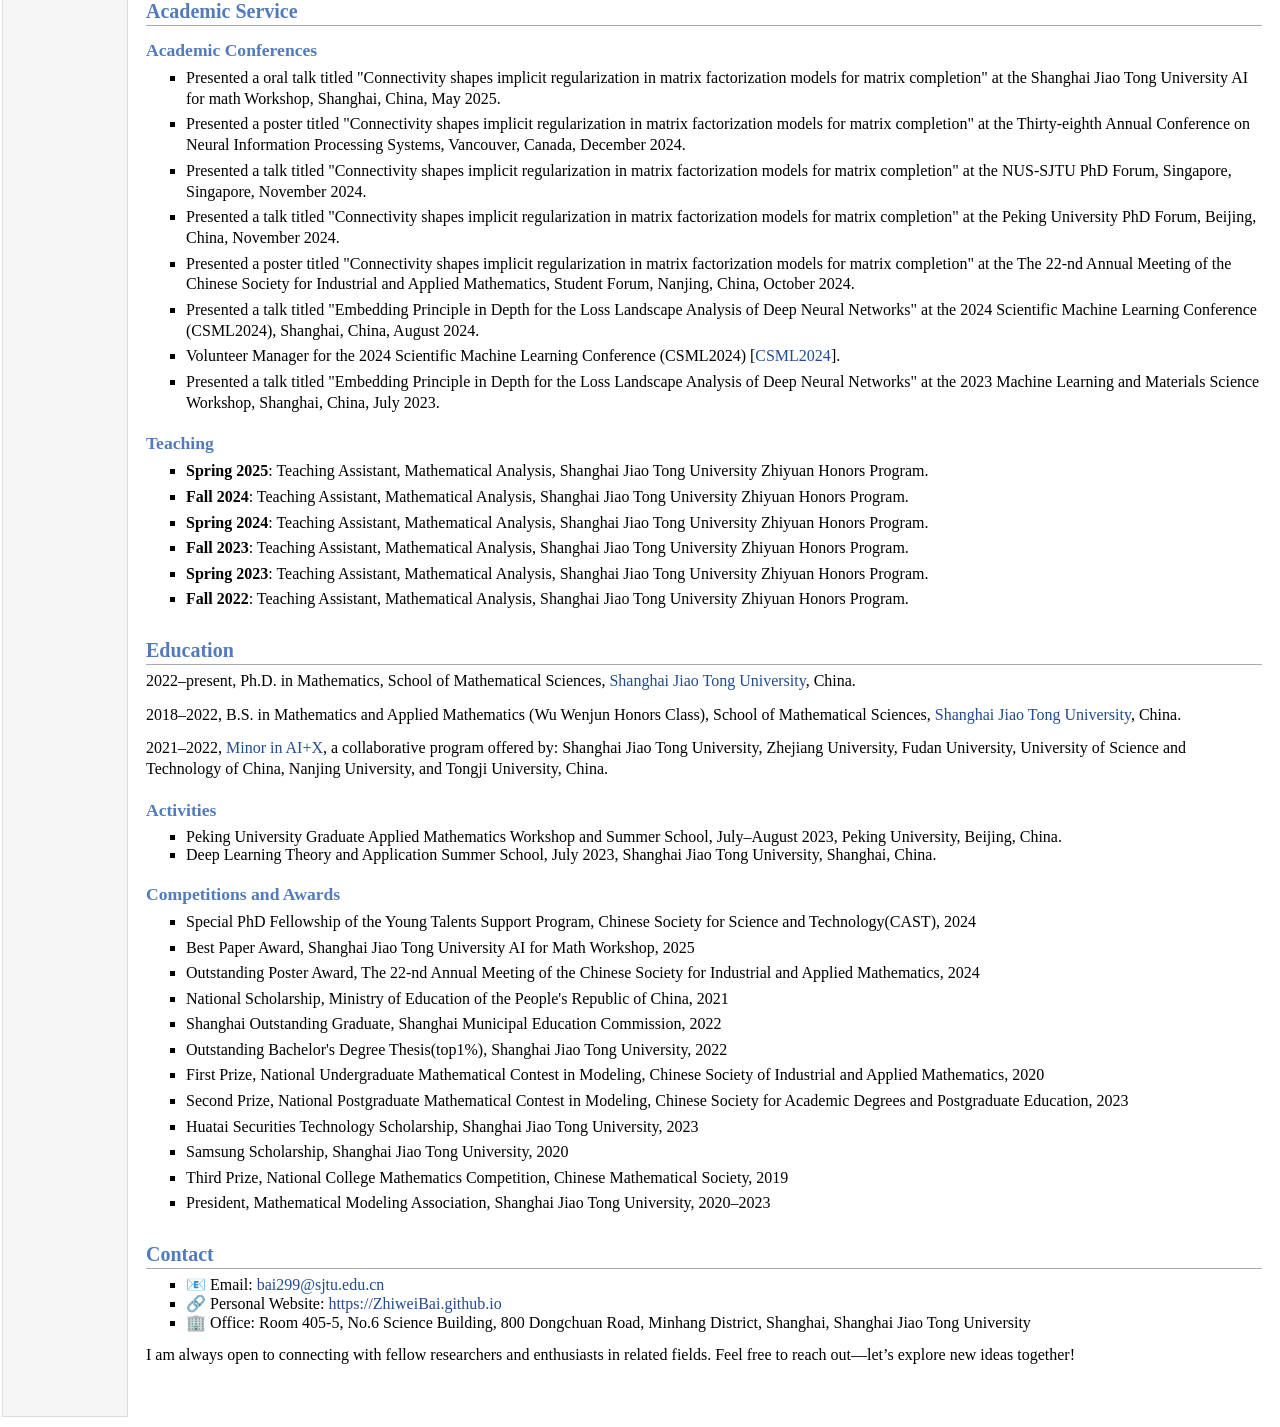
==== commit 1c844bc0: "revise_20250615" ====
--- a/index.html
+++ b/index.html
@@ -64,7 +64,7 @@
 <li><p><b>Zhiwei Bai</b>, Jiajie Zhao, Yaoyu Zhang*, "Connectivity shapes implicit regularization in matrix factorization models for matrix completion", <i>In The Thirty-eighth Annual Conference on Neural Information Processing Systems, volume 37, pages 45914–45955, 2024.</i> [<a href="pub/connectivity.pdf">pdf</a>] and on [<a href="https://www.arxiv.org/abs/2405.13721">arXiv</a>]</p></li>
 <li><p><b>Zhiwei Bai#</b>, Zhangchen Zhou#, Jiajie Zhao, Xiaolong Li, Zhiyu Li, Feiyu Xiong, Hongkang Yang, Yaoyu Zhang*, Zhi-Qin John Xu*, "Adaptive Preconditioners Trigger Loss Spikes in Adam", <i>arXiv:2506.04805</i>, 2025 [<a href="pub/loss_spike.pdf">pdf</a>] and on [<a href="https://arxiv.org/pdf/2506.04805">arXiv</a>]</p></li>
 <li><p><b>Zhiwei Bai</b>, Xiang Cao, Songtao Mao, Han Zhang, Yuehui Zhang*, "Nilpotent Category of Abelian Categories and Self-Adjoint Functors", <i>Frontiers of Mathematics 18 (6), 1363-1377</i>, 2023. [<a href="pub/self-adjoint.pdf">pdf</a>] and on [<a href="https://arxiv.org/abs/2111.14656">arXiv</a>]</p></li>
-<li><p>Yaoyu Zhang*, Zhongwang Zhang, Leyang Zhang, <b>Zhiwei Bai</b>, "Local Linear Recovery Guarantee of Deep Neural Networks at Overparameterization", <i>Journal of Machine Learning Research 26 (69), 1-30</i>, 2025. [<a href="pub/Local-Linear.pdf">pdf</a>] and on [<a href="https://arxiv.org/abs/2406.18035">arXiv</a>]</p></li>
+<li><p>Yaoyu Zhang*, Leyang Zhang, Zhongwang Zhang, <b>Zhiwei Bai</b>, "Local Linear Recovery Guarantee of Deep Neural Networks at Overparameterization", <i>Journal of Machine Learning Research 26 (69), 1-30</i>, 2025. [<a href="pub/Local-Linear.pdf">pdf</a>] and on [<a href="https://arxiv.org/abs/2406.18035">arXiv</a>]</p></li>
 <li><p>Yaoyu Zhang*, Zhongwang Zhang, Leyang Zhang, <b>Zhiwei Bai</b>, Tao Luo, Zhi-Qin John Xu, "Optimistic Estimate Uncovers the Potential of Nonlinear Models", <i>Journal of Machine Learning</i>, 2025. [<a href="pub/Optimistic.pdf">pdf</a>] and on [<a href="https://arxiv.org/abs/2307.08921">arXiv</a>]</p></li>
 <li><p>Yaoyu Zhang*, Zhongwang Zhang, Leyang Zhang, <b>Zhiwei Bai</b>, Tao Luo, Zhi-Qin John Xu, "Linear Stability Hypothesis and Rank Stratification for Nonlinear Models", <i>arXiv:2211.11623</i>, 2022. [<a href="pub/Linear-stability.pdf">pdf</a>] and on [<a href="https://arxiv.org/abs/2211.11623">arXiv</a>]</p></li>
 <li><p>Jiajie Zhao, <b>Zhiwei Bai</b>, Yaoyu Zhang*, "Disentangling Sample Size and Initialization Effects on Perfect Generalization for Single-Neuron Targets", <i>arXiv:2405.13787</i>, 2024. [<a href="pub/Single-Neuron Target.pdf">pdf</a>] and on [<a href="https://arxiv.org/abs/2405.13787">arXiv</a>]</p></li>
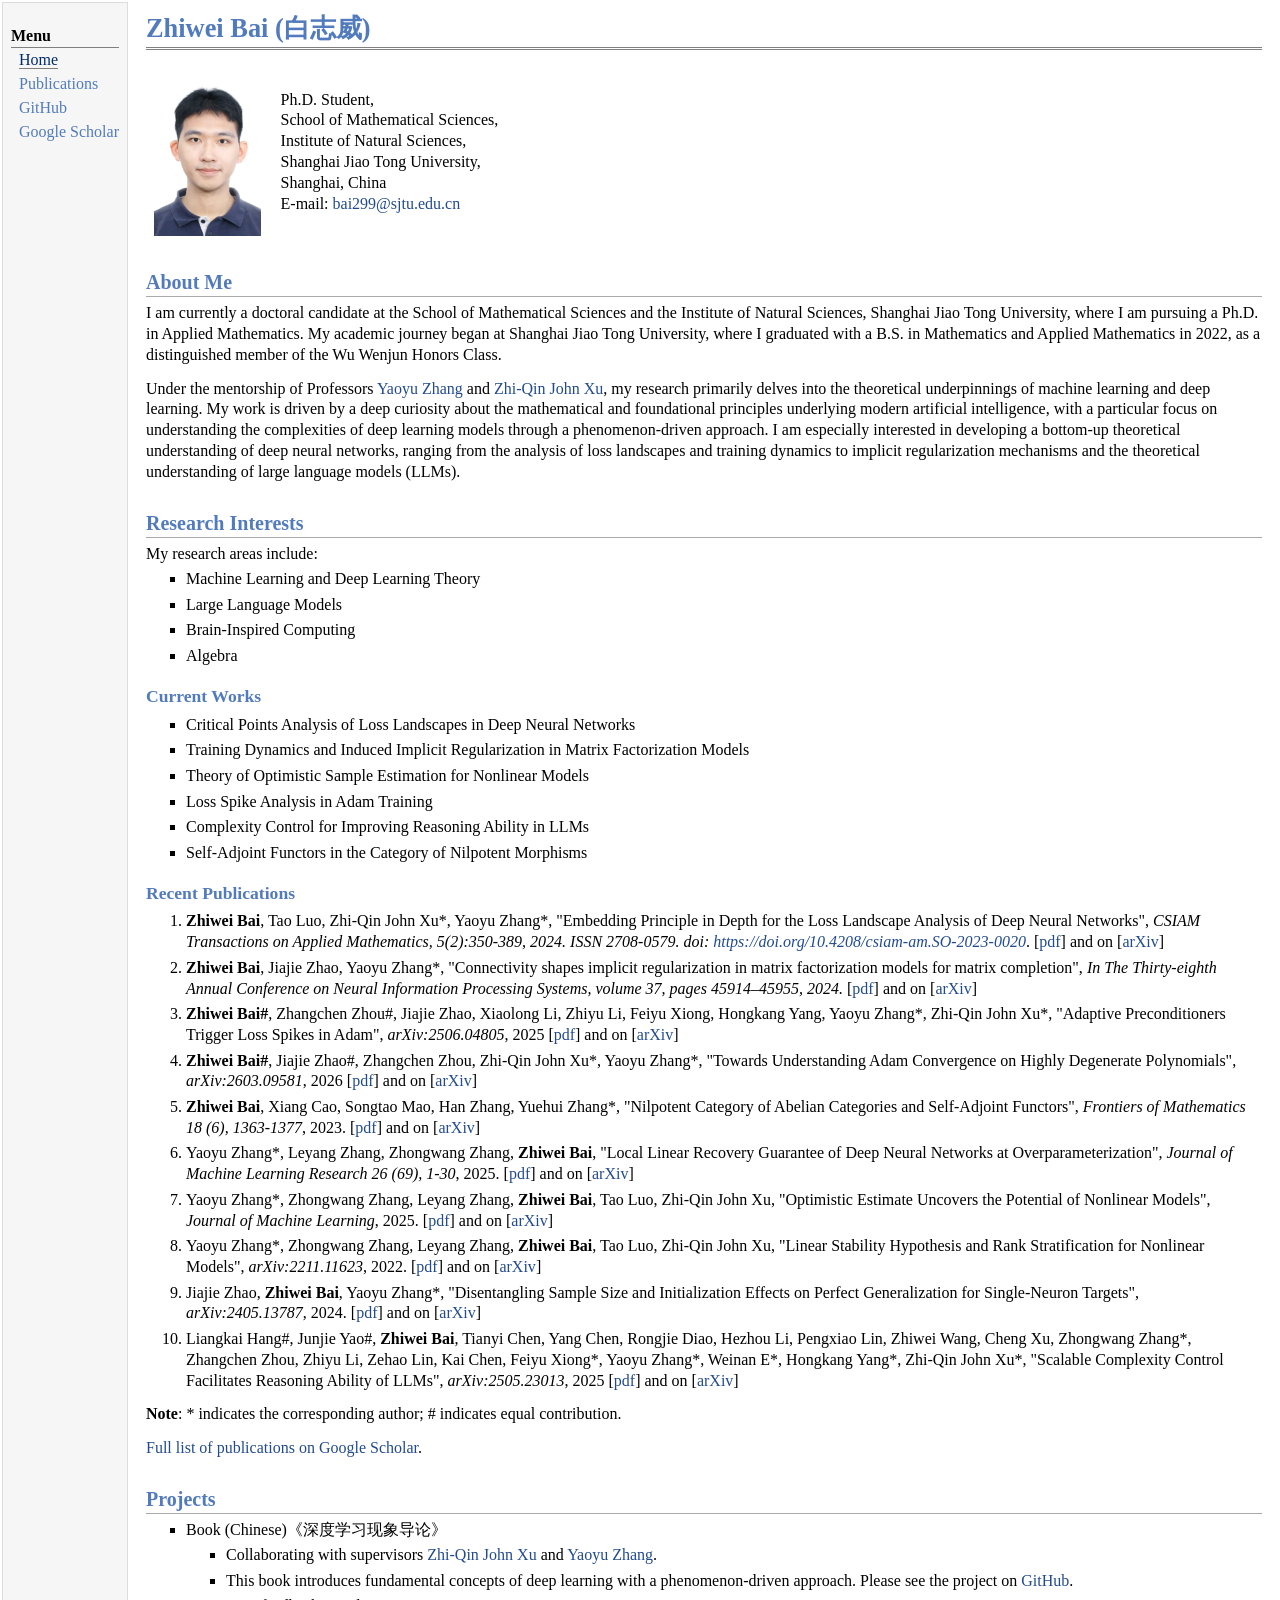
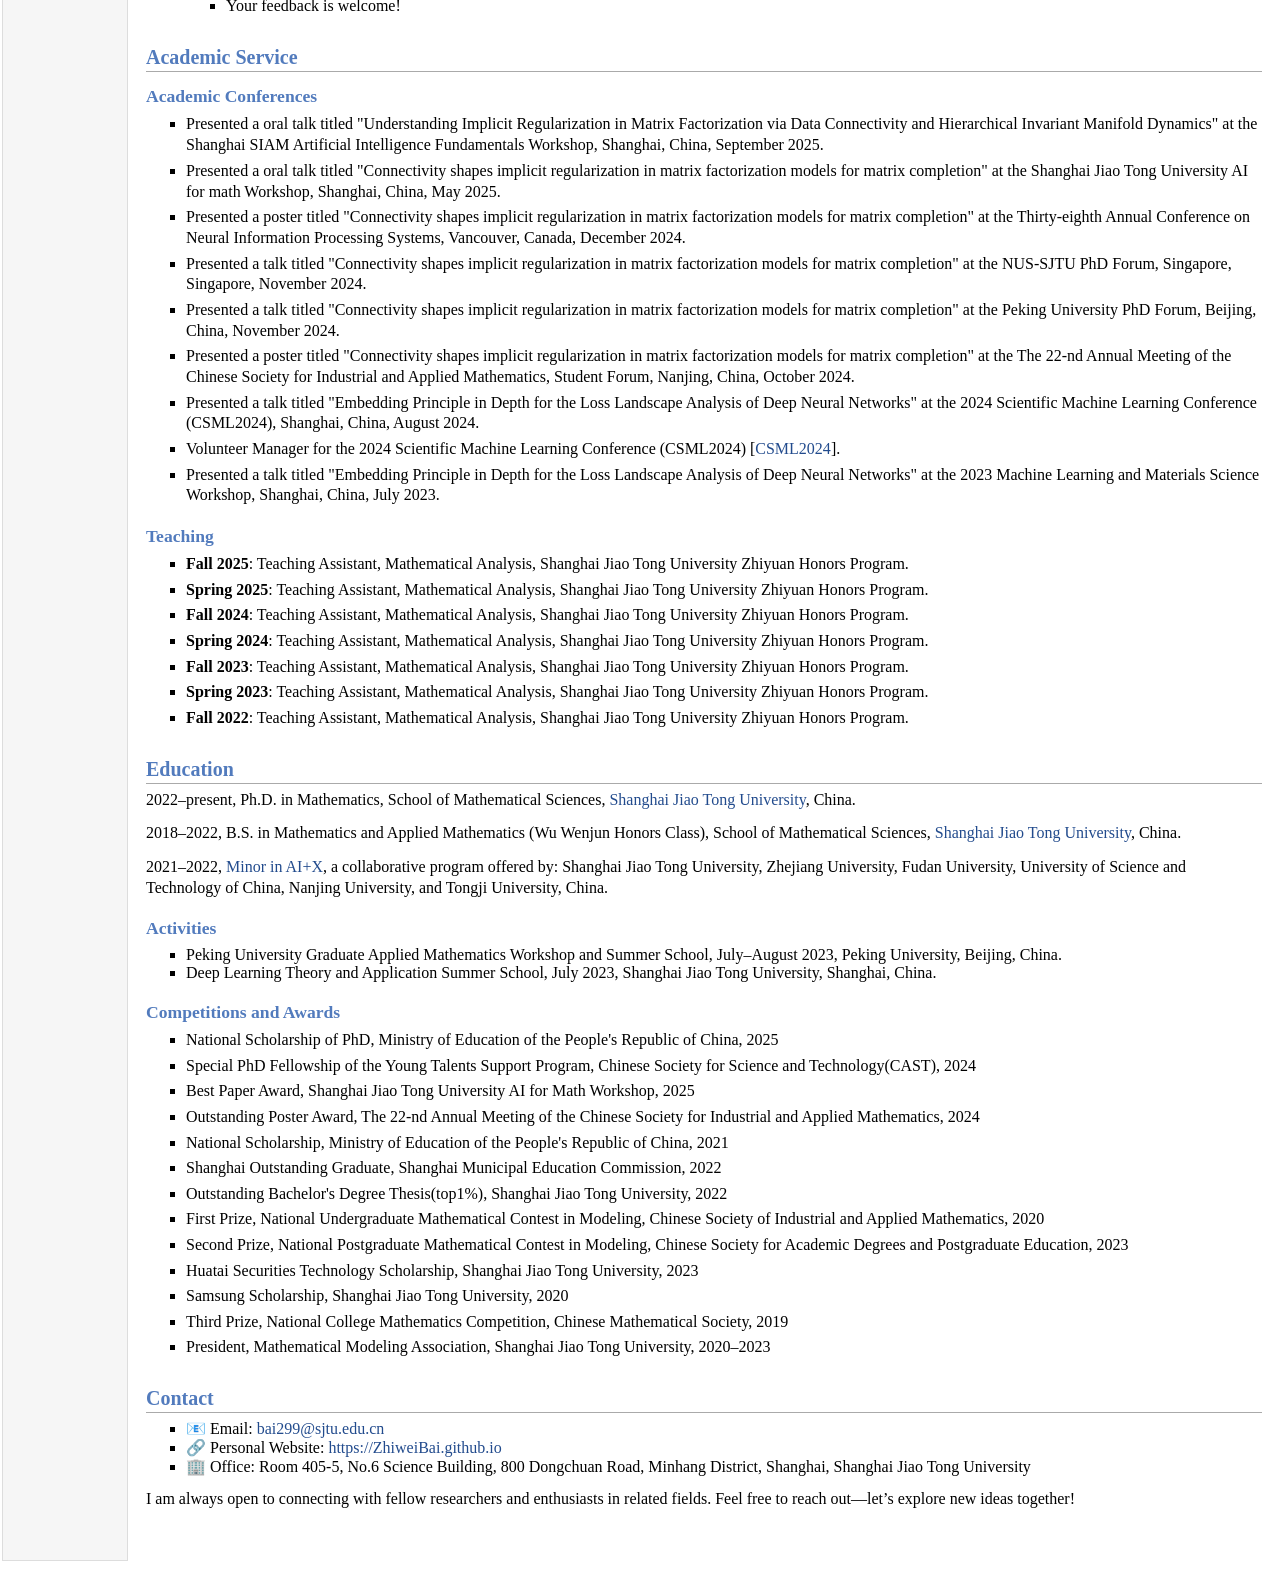
==== commit 4913eb07: "add files" ====
--- a/index.html
+++ b/index.html
@@ -1,153 +1,352 @@
-<!DOCTYPE html PUBLIC "-//W3C//DTD XHTML 1.1//EN"
-  "http://www.w3.org/TR/xhtml11/DTD/xhtml11.dtd">
+<!DOCTYPE html PUBLIC "-//W3C//DTD XHTML 1.1//EN" "http://www.w3.org/TR/xhtml11/DTD/xhtml11.dtd">
 <html xmlns="http://www.w3.org/1999/xhtml" xml:lang="en">
+
 <head>
-<meta name="generator" content="jemdoc, see http://jemdoc.jaboc.net/" />
-<meta http-equiv="Content-Type" content="text/html;charset=utf-8" />
-<link rel="stylesheet" href="jemdoc.css" type="text/css" />
-<link rel="shortcut icon" href="favicon.ico" />
-<link rel="bookmark" href="favicon.ico" type="image/x-icon" />
-<title>Zhiwei Bai (白志威)</title>
+  <meta name="generator" content="jemdoc, see http://jemdoc.jaboc.net/" />
+  <meta http-equiv="Content-Type" content="text/html;charset=utf-8" />
+  <link rel="stylesheet" href="jemdoc.css" type="text/css" />
+  <link rel="shortcut icon" href="favicon.ico" />
+  <link rel="bookmark" href="favicon.ico" type="image/x-icon" />
+  <title>Zhiwei Bai (白志威)</title>
 </head>
+
 <body>
-<table summary="Table for page layout." id="tlayout">
-<tr valign="top">
-<td id="layout-menu">
-<div class="menu-category">Menu</div>
-<div class="menu-item"><a href="index.html" class="current">Home</a></div>
-<div class="menu-item"><a href="https://scholar.google.com/citations?hl=en&user=qOXYXLEAAAAJ">Publications</a></div>
-<div class="menu-item"><a href="https://github.com/ZhiweiBai">GitHub</a></div>
-<div class="menu-item"><a href="https://scholar.google.com/citations?hl=en&user=qOXYXLEAAAAJ">Google Scholar</a></div>
-</td>
-
-<td id="layout-content">
-<div id="toptitle">
-<h1>Zhiwei Bai (白志威)</h1>
-</div>
-<table class="imgtable"><tr><td>
-<a href="https://ZhiweiBai.github.io"><img src="./photos/bio-2.png" alt="alt text" height="160px" /></a>&nbsp;</td>
-<td align="left"><p>Ph.D. Student,<br />
-School of Mathematical Sciences, <br />
-Institute of Natural Sciences, <br />
-Shanghai Jiao Tong University, <br />
-Shanghai, China <br /> 
-E-mail: <a href="mailto:bai299@sjtu.edu.cn">bai299@sjtu.edu.cn</a></p>
-</td></tr></table>
-
-<h2>About Me</h2>
-<p>I am currently a doctoral candidate at the School of Mathematical Sciences and the Institute of Natural Sciences, Shanghai Jiao Tong University, where I am pursuing a Ph.D. in Applied Mathematics. My academic journey began at Shanghai Jiao Tong University, where I graduated with a B.S. in Mathematics and Applied Mathematics in 2022, as a distinguished member of the Wu Wenjun Honors Class.</p>
-
-<p>Under the mentorship of Professors <a href="https://ins.sjtu.edu.cn/peoples/zhangyaoyu">Yaoyu Zhang</a> and <a href="https://ins.sjtu.edu.cn/people/xuzhiqin/index.html">Zhi-Qin John Xu</a>, my research primarily delves into the theoretical underpinnings of machine learning and deep learning. My work is driven by a deep curiosity about the mathematical and foundational principles underlying modern artificial intelligence, with a particular focus on understanding the complexities of deep learning models through a phenomenon-driven approach. I am especially interested in developing a bottom-up theoretical understanding of deep neural networks, ranging from the analysis of loss landscapes and training dynamics to implicit regularization mechanisms and the theoretical understanding of large language models (LLMs).</p>
-
-<h2>Research Interests</h2>
-<p>My research areas include:</p>
-<ul>
-<li><p>Machine Learning and Deep Learning Theory</p></li>
-<li><p>Large Language Models</p></li>
-<li><p>Brain-Inspired Computing</p></li>
-<li><p>Algebra</p></li>
-</ul>
-
-<h3>Current Works</h3>
-<ul>
-<li><p>Critical Points Analysis of Loss Landscapes in Deep Neural Networks</p></li>
-<li><p>Training Dynamics and Induced Implicit Regularization in Matrix Factorization Models</p></li>
-<li><p>Theory of Optimistic Sample Estimation for Nonlinear Models</p></li>
-<li><p>Loss Spike Analysis in Adam Training</p></li>
-<li><p>Complexity Control for Improving Reasoning Ability in LLMs</p></li>
-<li><p>Self-Adjoint Functors in the Category of Nilpotent Morphisms</p></li>
-</ul>
-
-<h3>Recent Publications</h3>
-<ol>
-<li><p><b>Zhiwei Bai</b>, Tao Luo, Zhi-Qin John Xu*, Yaoyu Zhang*, "Embedding Principle in Depth for the Loss Landscape Analysis of Deep Neural Networks", <i>CSIAM Transactions on Applied Mathematics, 5(2):350-389, 2024. ISSN 2708-0579. doi: <a>https://doi.org/10.4208/csiam-am.SO-2023-0020</a></i>. [<a href="pub/embedding-in-depth.pdf">pdf</a>] and on [<a href="https://arxiv.org/abs/2205.13283">arXiv</a>]</p></li>
-<li><p><b>Zhiwei Bai</b>, Jiajie Zhao, Yaoyu Zhang*, "Connectivity shapes implicit regularization in matrix factorization models for matrix completion", <i>In The Thirty-eighth Annual Conference on Neural Information Processing Systems, volume 37, pages 45914–45955, 2024.</i> [<a href="pub/connectivity.pdf">pdf</a>] and on [<a href="https://www.arxiv.org/abs/2405.13721">arXiv</a>]</p></li>
-<li><p><b>Zhiwei Bai#</b>, Zhangchen Zhou#, Jiajie Zhao, Xiaolong Li, Zhiyu Li, Feiyu Xiong, Hongkang Yang, Yaoyu Zhang*, Zhi-Qin John Xu*, "Adaptive Preconditioners Trigger Loss Spikes in Adam", <i>arXiv:2506.04805</i>, 2025 [<a href="pub/loss_spike.pdf">pdf</a>] and on [<a href="https://arxiv.org/pdf/2506.04805">arXiv</a>]</p></li>
-<li><p><b>Zhiwei Bai</b>, Xiang Cao, Songtao Mao, Han Zhang, Yuehui Zhang*, "Nilpotent Category of Abelian Categories and Self-Adjoint Functors", <i>Frontiers of Mathematics 18 (6), 1363-1377</i>, 2023. [<a href="pub/self-adjoint.pdf">pdf</a>] and on [<a href="https://arxiv.org/abs/2111.14656">arXiv</a>]</p></li>
-<li><p>Yaoyu Zhang*, Leyang Zhang, Zhongwang Zhang, <b>Zhiwei Bai</b>, "Local Linear Recovery Guarantee of Deep Neural Networks at Overparameterization", <i>Journal of Machine Learning Research 26 (69), 1-30</i>, 2025. [<a href="pub/Local-Linear.pdf">pdf</a>] and on [<a href="https://arxiv.org/abs/2406.18035">arXiv</a>]</p></li>
-<li><p>Yaoyu Zhang*, Zhongwang Zhang, Leyang Zhang, <b>Zhiwei Bai</b>, Tao Luo, Zhi-Qin John Xu, "Optimistic Estimate Uncovers the Potential of Nonlinear Models", <i>Journal of Machine Learning</i>, 2025. [<a href="pub/Optimistic.pdf">pdf</a>] and on [<a href="https://arxiv.org/abs/2307.08921">arXiv</a>]</p></li>
-<li><p>Yaoyu Zhang*, Zhongwang Zhang, Leyang Zhang, <b>Zhiwei Bai</b>, Tao Luo, Zhi-Qin John Xu, "Linear Stability Hypothesis and Rank Stratification for Nonlinear Models", <i>arXiv:2211.11623</i>, 2022. [<a href="pub/Linear-stability.pdf">pdf</a>] and on [<a href="https://arxiv.org/abs/2211.11623">arXiv</a>]</p></li>
-<li><p>Jiajie Zhao, <b>Zhiwei Bai</b>, Yaoyu Zhang*, "Disentangling Sample Size and Initialization Effects on Perfect Generalization for Single-Neuron Targets", <i>arXiv:2405.13787</i>, 2024. [<a href="pub/Single-Neuron Target.pdf">pdf</a>] and on [<a href="https://arxiv.org/abs/2405.13787">arXiv</a>]</p></li>
-<li><p>Liangkai Hang#, Junjie Yao#, <b>Zhiwei Bai</b>, Tianyi Chen, Yang Chen, Rongjie Diao, Hezhou Li, Pengxiao Lin, Zhiwei Wang, Cheng Xu, Zhongwang Zhang*, Zhangchen Zhou, Zhiyu Li, Zehao Lin, Kai Chen, Feiyu Xiong*, Yaoyu Zhang*, Weinan E*, Hongkang Yang*, Zhi-Qin John Xu*, "Scalable Complexity Control Facilitates Reasoning Ability of LLMs", <i>arXiv:2505.23013</i>, 2025 [<a href="pub/complexity_control.pdf">pdf</a>] and on [<a href="https://arxiv.org/pdf/2505.23013">arXiv</a>]</p></li>
-</ol>
-<p><b>Note</b>: * indicates the corresponding author; # indicates equal contribution.</p>
-<p><a href="https://scholar.google.com/citations?hl=en&user=qOXYXLEAAAAJ">Full list of publications on Google Scholar</a>.</p>
-
-<h2>Projects</h2>
-<ul>
-<li><p>Book (Chinese) in progress</p></li>
-<ul>
-<li><p>Collaborating with supervisors <a href="https://ins.sjtu.edu.cn/people/xuzhiqin/index.html">Zhi-Qin John Xu</a> and <a href="https://ins.sjtu.edu.cn/peoples/zhangyaoyu">Yaoyu Zhang</a>.</p></li>
-<li><p>This book introduces fundamental concepts of deep learning with a phenomenon-driven approach. Please see the project on <a href="https://github.com/xuzhiqin1990/understanding_dl">GitHub</a>.</p></li>
-<li><p>Your feedback is welcome!</p></li>
-</ul>
-</ul>
-
-<h2>Academic Service</h2>
-<h3>Academic Conferences</h3>
-<ul>
-<li><p>Presented a oral talk titled "Connectivity shapes implicit regularization in matrix factorization models for matrix completion" at the Shanghai Jiao Tong University AI for math Workshop, Shanghai, China, May 2025.</p></li>
-<li><p>Presented a poster titled "Connectivity shapes implicit regularization in matrix factorization models for matrix completion" at the Thirty-eighth Annual Conference on Neural Information Processing Systems, Vancouver, Canada, December 2024.</p></li>
-<li><p>Presented a talk titled "Connectivity shapes implicit regularization in matrix factorization models for matrix completion" at the NUS-SJTU PhD Forum, Singapore, Singapore, November 2024.</p></li>
-<li><p>Presented a talk titled "Connectivity shapes implicit regularization in matrix factorization models for matrix completion" at the Peking University PhD Forum, Beijing, China, November 2024.</p></li>
-<li><p>Presented a poster titled "Connectivity shapes implicit regularization in matrix factorization models for matrix completion" at the The 22-nd Annual Meeting of the Chinese Society for Industrial and Applied Mathematics, Student Forum, Nanjing, China, October 2024.</p></li>
-<li><p>Presented a talk titled "Embedding Principle in Depth for the Loss Landscape Analysis of Deep Neural Networks" at the 2024 Scientific Machine Learning Conference (CSML2024), Shanghai, China, August 2024.</p></li>
-<li><p>Volunteer Manager for the 2024 Scientific Machine Learning Conference (CSML2024) [<a href="https://c2sml.cn/conference.html">CSML2024</a>].</p></li>
-<li><p>Presented a talk titled "Embedding Principle in Depth for the Loss Landscape Analysis of Deep Neural Networks" at the 2023 Machine Learning and Materials Science Workshop, Shanghai, China, July 2023.</p></li>
-</ul>
-
-<h3>Teaching</h3>
-<ul>
-<li><p><b>Spring 2025</b>: Teaching Assistant, Mathematical Analysis, Shanghai Jiao Tong University Zhiyuan Honors Program.</p></li>
-<li><p><b>Fall 2024</b>: Teaching Assistant, Mathematical Analysis, Shanghai Jiao Tong University Zhiyuan Honors Program.</p></li>
-<li><p><b>Spring 2024</b>: Teaching Assistant, Mathematical Analysis, Shanghai Jiao Tong University Zhiyuan Honors Program.</p></li>
-<li><p><b>Fall 2023</b>: Teaching Assistant, Mathematical Analysis, Shanghai Jiao Tong University Zhiyuan Honors Program.</p></li>  
-<li><p><b>Spring 2023</b>: Teaching Assistant, Mathematical Analysis, Shanghai Jiao Tong University Zhiyuan Honors Program.</p></li>
-<li><p><b>Fall 2022</b>: Teaching Assistant, Mathematical Analysis, Shanghai Jiao Tong University Zhiyuan Honors Program.</p></li>
-</ul>
-
-
-<h2>Education</h2>
-<p>2022–present, Ph.D. in Mathematics, School of Mathematical Sciences, <a href="https://www.sjtu.edu.cn/">Shanghai Jiao Tong University</a>, China.</p>
-<p>2018–2022, B.S. in Mathematics and Applied Mathematics (Wu Wenjun Honors Class), School of Mathematical Sciences, <a href="https://www.sjtu.edu.cn/">Shanghai Jiao Tong University</a>, China.</p>
-<p>2021–2022, <a href="https://huawuwei.fanya.chaoxing.com/portal/aiplusx">Minor in AI+X</a>, a collaborative program offered by: Shanghai Jiao Tong University, Zhejiang University, Fudan University, University of Science and Technology of China, Nanjing University, and Tongji University, China.</p>
-
-
-<h3>Activities</h3>
-<ul>
-<li>Peking University Graduate Applied Mathematics Workshop and Summer School, July–August 2023, Peking University, Beijing, China.</li>
-<li>Deep Learning Theory and Application Summer School, July 2023, Shanghai Jiao Tong University, Shanghai, China.</li>
-</ul>
-
-<h3>Competitions and Awards</h3>
-<ul>
-<li><p>Special PhD Fellowship of the Young Talents Support Program, Chinese Society for Science and Technology(CAST), 2024</p></li>
-<li><p>Best Paper Award, Shanghai Jiao Tong University AI for Math Workshop, 2025</p></li>
-<li><p>Outstanding Poster Award, The 22-nd Annual Meeting of the Chinese Society for Industrial and Applied Mathematics, 2024</p></li>
-<li><p>National Scholarship, Ministry of Education of the People's Republic of China, 2021</p></li>
-<li><p>Shanghai Outstanding Graduate, Shanghai Municipal Education Commission, 2022</p></li>
-<li><p>Outstanding Bachelor's Degree Thesis(top1%), Shanghai Jiao Tong University, 2022</p></li>
-<li><p>First Prize, National Undergraduate Mathematical Contest in Modeling, Chinese Society of Industrial and Applied Mathematics, 2020</p></li>
-<li><p>Second Prize, National Postgraduate Mathematical Contest in Modeling, Chinese Society for Academic Degrees and Postgraduate Education, 2023</p></li>
-<li><p>Huatai Securities Technology Scholarship, Shanghai Jiao Tong University, 2023</p></li>
-<li><p>Samsung Scholarship, Shanghai Jiao Tong University, 2020</p></li>
-<li><p>Third Prize, National College Mathematics Competition, Chinese Mathematical Society, 2019</p></li>
-<li><p>President, Mathematical Modeling Association, Shanghai Jiao Tong University, 2020–2023</p></li>
-</ul>
-
-
-
-<h2>Contact</h2>
-<ul>
-  <li>📧 Email: <a href="mailto:bai299@sjtu.edu.cn">bai299@sjtu.edu.cn</a></li>
-  <li>🔗 Personal Website: <a href="https://ZhiweiBai.github.io">https://ZhiweiBai.github.io</a></li>
-  <li>🏢 Office: Room 405-5, No.6 Science Building, 800 Dongchuan Road, Minhang District, Shanghai, Shanghai Jiao Tong University</li>
-</ul>
-<p>I am always open to connecting with fellow researchers and enthusiasts in related fields. Feel free to reach out—let’s explore new ideas together!</p>
-<br />
-<br />
-</td>
-</tr>
-</table>
+  <table summary="Table for page layout." id="tlayout">
+    <tr valign="top">
+      <td id="layout-menu">
+        <div class="menu-category">Menu</div>
+        <div class="menu-item"><a href="index.html" class="current">Home</a></div>
+        <div class="menu-item"><a href="https://scholar.google.com/citations?hl=en&user=qOXYXLEAAAAJ">Publications</a>
+        </div>
+        <div class="menu-item"><a href="https://github.com/ZhiweiBai">GitHub</a></div>
+        <div class="menu-item"><a href="https://scholar.google.com/citations?hl=en&user=qOXYXLEAAAAJ">Google Scholar</a>
+        </div>
+      </td>
+
+      <td id="layout-content">
+        <div id="toptitle">
+          <h1>Zhiwei Bai (白志威)</h1>
+        </div>
+        <table class="imgtable">
+          <tr>
+            <td>
+              <a href="https://ZhiweiBai.github.io"><img src="./photos/bio-2.png" alt="alt text"
+                  height="160px" /></a>&nbsp;
+            </td>
+            <td align="left">
+              <p>Ph.D. Student,<br />
+                School of Mathematical Sciences, <br />
+                Institute of Natural Sciences, <br />
+                Shanghai Jiao Tong University, <br />
+                Shanghai, China <br />
+                E-mail: <a href="mailto:bai299@sjtu.edu.cn">bai299@sjtu.edu.cn</a></p>
+            </td>
+          </tr>
+        </table>
+
+        <h2>About Me</h2>
+        <p>I am currently a doctoral candidate at the School of Mathematical Sciences and the Institute of Natural
+          Sciences, Shanghai Jiao Tong University, where I am pursuing a Ph.D. in Applied Mathematics. My academic
+          journey began at Shanghai Jiao Tong University, where I graduated with a B.S. in Mathematics and Applied
+          Mathematics in 2022, as a distinguished member of the Wu Wenjun Honors Class.</p>
+
+        <p>Under the mentorship of Professors <a href="https://ins.sjtu.edu.cn/peoples/zhangyaoyu">Yaoyu Zhang</a> and
+          <a href="https://ins.sjtu.edu.cn/people/xuzhiqin/index.html">Zhi-Qin John Xu</a>, my research primarily delves
+          into the theoretical underpinnings of machine learning and deep learning. My work is driven by a deep
+          curiosity about the mathematical and foundational principles underlying modern artificial intelligence, with a
+          particular focus on understanding the complexities of deep learning models through a phenomenon-driven
+          approach. I am especially interested in developing a bottom-up theoretical understanding of deep neural
+          networks, ranging from the analysis of loss landscapes and training dynamics to implicit regularization
+          mechanisms and the theoretical understanding of large language models (LLMs).
+        </p>
+
+        <h2>Research Interests</h2>
+        <p>My research areas include:</p>
+        <ul>
+          <li>
+            <p>Machine Learning and Deep Learning Theory</p>
+          </li>
+          <li>
+            <p>Large Language Models</p>
+          </li>
+          <li>
+            <p>Brain-Inspired Computing</p>
+          </li>
+          <li>
+            <p>Algebra</p>
+          </li>
+        </ul>
+
+        <h3>Current Works</h3>
+        <ul>
+          <li>
+            <p>Critical Points Analysis of Loss Landscapes in Deep Neural Networks</p>
+          </li>
+          <li>
+            <p>Training Dynamics and Induced Implicit Regularization in Matrix Factorization Models</p>
+          </li>
+          <li>
+            <p>Theory of Optimistic Sample Estimation for Nonlinear Models</p>
+          </li>
+          <li>
+            <p>Loss Spike Analysis in Adam Training</p>
+          </li>
+          <li>
+            <p>Complexity Control for Improving Reasoning Ability in LLMs</p>
+          </li>
+          <li>
+            <p>Self-Adjoint Functors in the Category of Nilpotent Morphisms</p>
+          </li>
+        </ul>
+
+        <h3>Recent Publications</h3>
+        <ol>
+          <li>
+            <p><b>Zhiwei Bai</b>, Tao Luo, Zhi-Qin John Xu*, Yaoyu Zhang*, "Embedding Principle in Depth for the Loss
+              Landscape Analysis of Deep Neural Networks", <i>CSIAM Transactions on Applied Mathematics, 5(2):350-389,
+                2024. ISSN 2708-0579. doi: <a>https://doi.org/10.4208/csiam-am.SO-2023-0020</a></i>. [<a
+                href="pub/embedding-in-depth.pdf">pdf</a>] and on [<a href="https://arxiv.org/abs/2205.13283">arXiv</a>]
+            </p>
+          </li>
+          <li>
+            <p><b>Zhiwei Bai</b>, Jiajie Zhao, Yaoyu Zhang*, "Connectivity shapes implicit regularization in matrix
+              factorization models for matrix completion", <i>In The Thirty-eighth Annual Conference on Neural
+                Information Processing Systems, volume 37, pages 45914–45955, 2024.</i> [<a
+                href="pub/connectivity.pdf">pdf</a>] and on [<a href="https://www.arxiv.org/abs/2405.13721">arXiv</a>]
+            </p>
+          </li>
+          <li>
+            <p><b>Zhiwei Bai#</b>, Zhangchen Zhou#, Jiajie Zhao, Xiaolong Li, Zhiyu Li, Feiyu Xiong, Hongkang Yang,
+              Yaoyu Zhang*, Zhi-Qin John Xu*, "Adaptive Preconditioners Trigger Loss Spikes in Adam",
+              <i>arXiv:2506.04805</i>, 2025 [<a href="pub/loss_spike.pdf">pdf</a>] and on [<a
+                href="https://arxiv.org/pdf/2506.04805">arXiv</a>]
+            </p>
+          </li>
+          <li>
+            <p><b>Zhiwei Bai#</b>, Jiajie Zhao#, Zhangchen Zhou, Zhi-Qin John Xu*, Yaoyu Zhang*, "Towards Understanding
+              Adam Convergence on Highly Degenerate Polynomials", <i>arXiv:2603.09581</i>, 2026 [<a
+                href="pub/Adam_Accelarate.pdf">pdf</a>] and on [<a href="https://arxiv.org/pdf/2603.09581">arXiv</a>]
+            </p>
+          </li>
+          <li>
+            <p><b>Zhiwei Bai</b>, Xiang Cao, Songtao Mao, Han Zhang, Yuehui Zhang*, "Nilpotent Category of Abelian
+              Categories and Self-Adjoint Functors", <i>Frontiers of Mathematics 18 (6), 1363-1377</i>, 2023. [<a
+                href="pub/self-adjoint.pdf">pdf</a>] and on [<a href="https://arxiv.org/abs/2111.14656">arXiv</a>]</p>
+          </li>
+          <li>
+            <p>Yaoyu Zhang*, Leyang Zhang, Zhongwang Zhang, <b>Zhiwei Bai</b>, "Local Linear Recovery Guarantee of Deep
+              Neural Networks at Overparameterization", <i>Journal of Machine Learning Research 26 (69), 1-30</i>, 2025.
+              [<a href="pub/Local-Linear.pdf">pdf</a>] and on [<a href="https://arxiv.org/abs/2406.18035">arXiv</a>]</p>
+          </li>
+          <li>
+            <p>Yaoyu Zhang*, Zhongwang Zhang, Leyang Zhang, <b>Zhiwei Bai</b>, Tao Luo, Zhi-Qin John Xu, "Optimistic
+              Estimate Uncovers the Potential of Nonlinear Models", <i>Journal of Machine Learning</i>, 2025. [<a
+                href="pub/Optimistic.pdf">pdf</a>] and on [<a href="https://arxiv.org/abs/2307.08921">arXiv</a>]</p>
+          </li>
+          <li>
+            <p>Yaoyu Zhang*, Zhongwang Zhang, Leyang Zhang, <b>Zhiwei Bai</b>, Tao Luo, Zhi-Qin John Xu, "Linear
+              Stability Hypothesis and Rank Stratification for Nonlinear Models", <i>arXiv:2211.11623</i>, 2022. [<a
+                href="pub/Linear-stability.pdf">pdf</a>] and on [<a href="https://arxiv.org/abs/2211.11623">arXiv</a>]
+            </p>
+          </li>
+          <li>
+            <p>Jiajie Zhao, <b>Zhiwei Bai</b>, Yaoyu Zhang*, "Disentangling Sample Size and Initialization Effects on
+              Perfect Generalization for Single-Neuron Targets", <i>arXiv:2405.13787</i>, 2024. [<a
+                href="pub/Single-Neuron Target.pdf">pdf</a>] and on [<a
+                href="https://arxiv.org/abs/2405.13787">arXiv</a>]</p>
+          </li>
+          <li>
+            <p>Liangkai Hang#, Junjie Yao#, <b>Zhiwei Bai</b>, Tianyi Chen, Yang Chen, Rongjie Diao, Hezhou Li, Pengxiao
+              Lin, Zhiwei Wang, Cheng Xu, Zhongwang Zhang*, Zhangchen Zhou, Zhiyu Li, Zehao Lin, Kai Chen, Feiyu Xiong*,
+              Yaoyu Zhang*, Weinan E*, Hongkang Yang*, Zhi-Qin John Xu*, "Scalable Complexity Control Facilitates
+              Reasoning Ability of LLMs", <i>arXiv:2505.23013</i>, 2025 [<a href="pub/complexity_control.pdf">pdf</a>]
+              and on [<a href="https://arxiv.org/pdf/2505.23013">arXiv</a>]</p>
+          </li>
+        </ol>
+        <p><b>Note</b>: * indicates the corresponding author; # indicates equal contribution.</p>
+        <p><a href="https://scholar.google.com/citations?hl=en&user=qOXYXLEAAAAJ">Full list of publications on Google
+            Scholar</a>.</p>
+
+        <h2>Projects</h2>
+        <ul>
+          <li>
+            <p>Book (Chinese)《深度学习现象导论》</p>
+          </li>
+          <ul>
+            <li>
+              <p>Collaborating with supervisors <a href="https://ins.sjtu.edu.cn/people/xuzhiqin/index.html">Zhi-Qin
+                  John Xu</a> and <a href="https://ins.sjtu.edu.cn/peoples/zhangyaoyu">Yaoyu Zhang</a>.</p>
+            </li>
+            <li>
+              <p>This book introduces fundamental concepts of deep learning with a phenomenon-driven approach. Please
+                see the project on <a href="https://github.com/xuzhiqin1990/understanding_dl">GitHub</a>.</p>
+            </li>
+            <li>
+              <p>Your feedback is welcome!</p>
+            </li>
+          </ul>
+        </ul>
+
+        <h2>Academic Service</h2>
+        <h3>Academic Conferences</h3>
+        <ul>
+          <li>
+            <p>Presented a oral talk titled "Understanding Implicit Regularization in Matrix Factorization via Data
+              Connectivity and Hierarchical Invariant Manifold Dynamics" at the Shanghai SIAM Artificial Intelligence
+              Fundamentals Workshop, Shanghai, China, September
+              2025.</p>
+          </li>
+          <li>
+            <p>Presented a oral talk titled "Connectivity shapes implicit regularization in matrix factorization models
+              for matrix completion" at the Shanghai Jiao Tong University AI for math Workshop, Shanghai, China, May
+              2025.</p>
+          </li>
+          <li>
+            <p>Presented a poster titled "Connectivity shapes implicit regularization in matrix factorization models for
+              matrix completion" at the Thirty-eighth Annual Conference on Neural Information Processing Systems,
+              Vancouver, Canada, December 2024.</p>
+          </li>
+          <li>
+            <p>Presented a talk titled "Connectivity shapes implicit regularization in matrix factorization models for
+              matrix completion" at the NUS-SJTU PhD Forum, Singapore, Singapore, November 2024.</p>
+          </li>
+          <li>
+            <p>Presented a talk titled "Connectivity shapes implicit regularization in matrix factorization models for
+              matrix completion" at the Peking University PhD Forum, Beijing, China, November 2024.</p>
+          </li>
+          <li>
+            <p>Presented a poster titled "Connectivity shapes implicit regularization in matrix factorization models for
+              matrix completion" at the The 22-nd Annual Meeting of the Chinese Society for Industrial and Applied
+              Mathematics, Student Forum, Nanjing, China, October 2024.</p>
+          </li>
+          <li>
+            <p>Presented a talk titled "Embedding Principle in Depth for the Loss Landscape Analysis of Deep Neural
+              Networks" at the 2024 Scientific Machine Learning Conference (CSML2024), Shanghai, China, August 2024.</p>
+          </li>
+          <li>
+            <p>Volunteer Manager for the 2024 Scientific Machine Learning Conference (CSML2024) [<a
+                href="https://c2sml.cn/conference.html">CSML2024</a>].</p>
+          </li>
+          <li>
+            <p>Presented a talk titled "Embedding Principle in Depth for the Loss Landscape Analysis of Deep Neural
+              Networks" at the 2023 Machine Learning and Materials Science Workshop, Shanghai, China, July 2023.</p>
+          </li>
+        </ul>
+
+        <h3>Teaching</h3>
+        <ul>
+          <li>
+            <p><b>Fall 2025</b>: Teaching Assistant, Mathematical Analysis, Shanghai Jiao Tong University Zhiyuan
+              Honors Program.</p>
+          </li>
+          <li>
+            <p><b>Spring 2025</b>: Teaching Assistant, Mathematical Analysis, Shanghai Jiao Tong University Zhiyuan
+              Honors Program.</p>
+          </li>
+          <li>
+            <p><b>Fall 2024</b>: Teaching Assistant, Mathematical Analysis, Shanghai Jiao Tong University Zhiyuan Honors
+              Program.</p>
+          </li>
+          <li>
+            <p><b>Spring 2024</b>: Teaching Assistant, Mathematical Analysis, Shanghai Jiao Tong University Zhiyuan
+              Honors Program.</p>
+          </li>
+          <li>
+            <p><b>Fall 2023</b>: Teaching Assistant, Mathematical Analysis, Shanghai Jiao Tong University Zhiyuan Honors
+              Program.</p>
+          </li>
+          <li>
+            <p><b>Spring 2023</b>: Teaching Assistant, Mathematical Analysis, Shanghai Jiao Tong University Zhiyuan
+              Honors Program.</p>
+          </li>
+          <li>
+            <p><b>Fall 2022</b>: Teaching Assistant, Mathematical Analysis, Shanghai Jiao Tong University Zhiyuan Honors
+              Program.</p>
+          </li>
+        </ul>
+
+
+        <h2>Education</h2>
+        <p>2022–present, Ph.D. in Mathematics, School of Mathematical Sciences, <a
+            href="https://www.sjtu.edu.cn/">Shanghai Jiao Tong University</a>, China.</p>
+        <p>2018–2022, B.S. in Mathematics and Applied Mathematics (Wu Wenjun Honors Class), School of Mathematical
+          Sciences, <a href="https://www.sjtu.edu.cn/">Shanghai Jiao Tong University</a>, China.</p>
+        <p>2021–2022, <a href="https://huawuwei.fanya.chaoxing.com/portal/aiplusx">Minor in AI+X</a>, a collaborative
+          program offered by: Shanghai Jiao Tong University, Zhejiang University, Fudan University, University of
+          Science and Technology of China, Nanjing University, and Tongji University, China.</p>
+
+
+        <h3>Activities</h3>
+        <ul>
+          <li>Peking University Graduate Applied Mathematics Workshop and Summer School, July–August 2023, Peking
+            University, Beijing, China.</li>
+          <li>Deep Learning Theory and Application Summer School, July 2023, Shanghai Jiao Tong University, Shanghai,
+            China.</li>
+        </ul>
+
+        <h3>Competitions and Awards</h3>
+        <ul>
+          <li>
+            <p>National Scholarship of PhD, Ministry of Education of the People's Republic of China, 2025</p>
+          </li>
+          <li>
+            <p>Special PhD Fellowship of the Young Talents Support Program, Chinese Society for Science and
+              Technology(CAST), 2024</p>
+          </li>
+          <li>
+            <p>Best Paper Award, Shanghai Jiao Tong University AI for Math Workshop, 2025</p>
+          </li>
+          <li>
+            <p>Outstanding Poster Award, The 22-nd Annual Meeting of the Chinese Society for Industrial and Applied
+              Mathematics, 2024</p>
+          </li>
+          <li>
+            <p>National Scholarship, Ministry of Education of the People's Republic of China, 2021</p>
+          </li>
+          <li>
+            <p>Shanghai Outstanding Graduate, Shanghai Municipal Education Commission, 2022</p>
+          </li>
+          <li>
+            <p>Outstanding Bachelor's Degree Thesis(top1%), Shanghai Jiao Tong University, 2022</p>
+          </li>
+          <li>
+            <p>First Prize, National Undergraduate Mathematical Contest in Modeling, Chinese Society of Industrial and
+              Applied Mathematics, 2020</p>
+          </li>
+          <li>
+            <p>Second Prize, National Postgraduate Mathematical Contest in Modeling, Chinese Society for Academic
+              Degrees and Postgraduate Education, 2023</p>
+          </li>
+          <li>
+            <p>Huatai Securities Technology Scholarship, Shanghai Jiao Tong University, 2023</p>
+          </li>
+          <li>
+            <p>Samsung Scholarship, Shanghai Jiao Tong University, 2020</p>
+          </li>
+          <li>
+            <p>Third Prize, National College Mathematics Competition, Chinese Mathematical Society, 2019</p>
+          </li>
+          <li>
+            <p>President, Mathematical Modeling Association, Shanghai Jiao Tong University, 2020–2023</p>
+          </li>
+        </ul>
+
+
+
+        <h2>Contact</h2>
+        <ul>
+          <li>📧 Email: <a href="mailto:bai299@sjtu.edu.cn">bai299@sjtu.edu.cn</a></li>
+          <li>🔗 Personal Website: <a href="https://ZhiweiBai.github.io">https://ZhiweiBai.github.io</a></li>
+          <li>🏢 Office: Room 405-5, No.6 Science Building, 800 Dongchuan Road, Minhang District, Shanghai, Shanghai
+            Jiao Tong University</li>
+        </ul>
+        <p>I am always open to connecting with fellow researchers and enthusiasts in related fields. Feel free to reach
+          out—let’s explore new ideas together!</p>
+        <br />
+        <br />
+      </td>
+    </tr>
+  </table>
 </body>
-</html>
+
+</html>
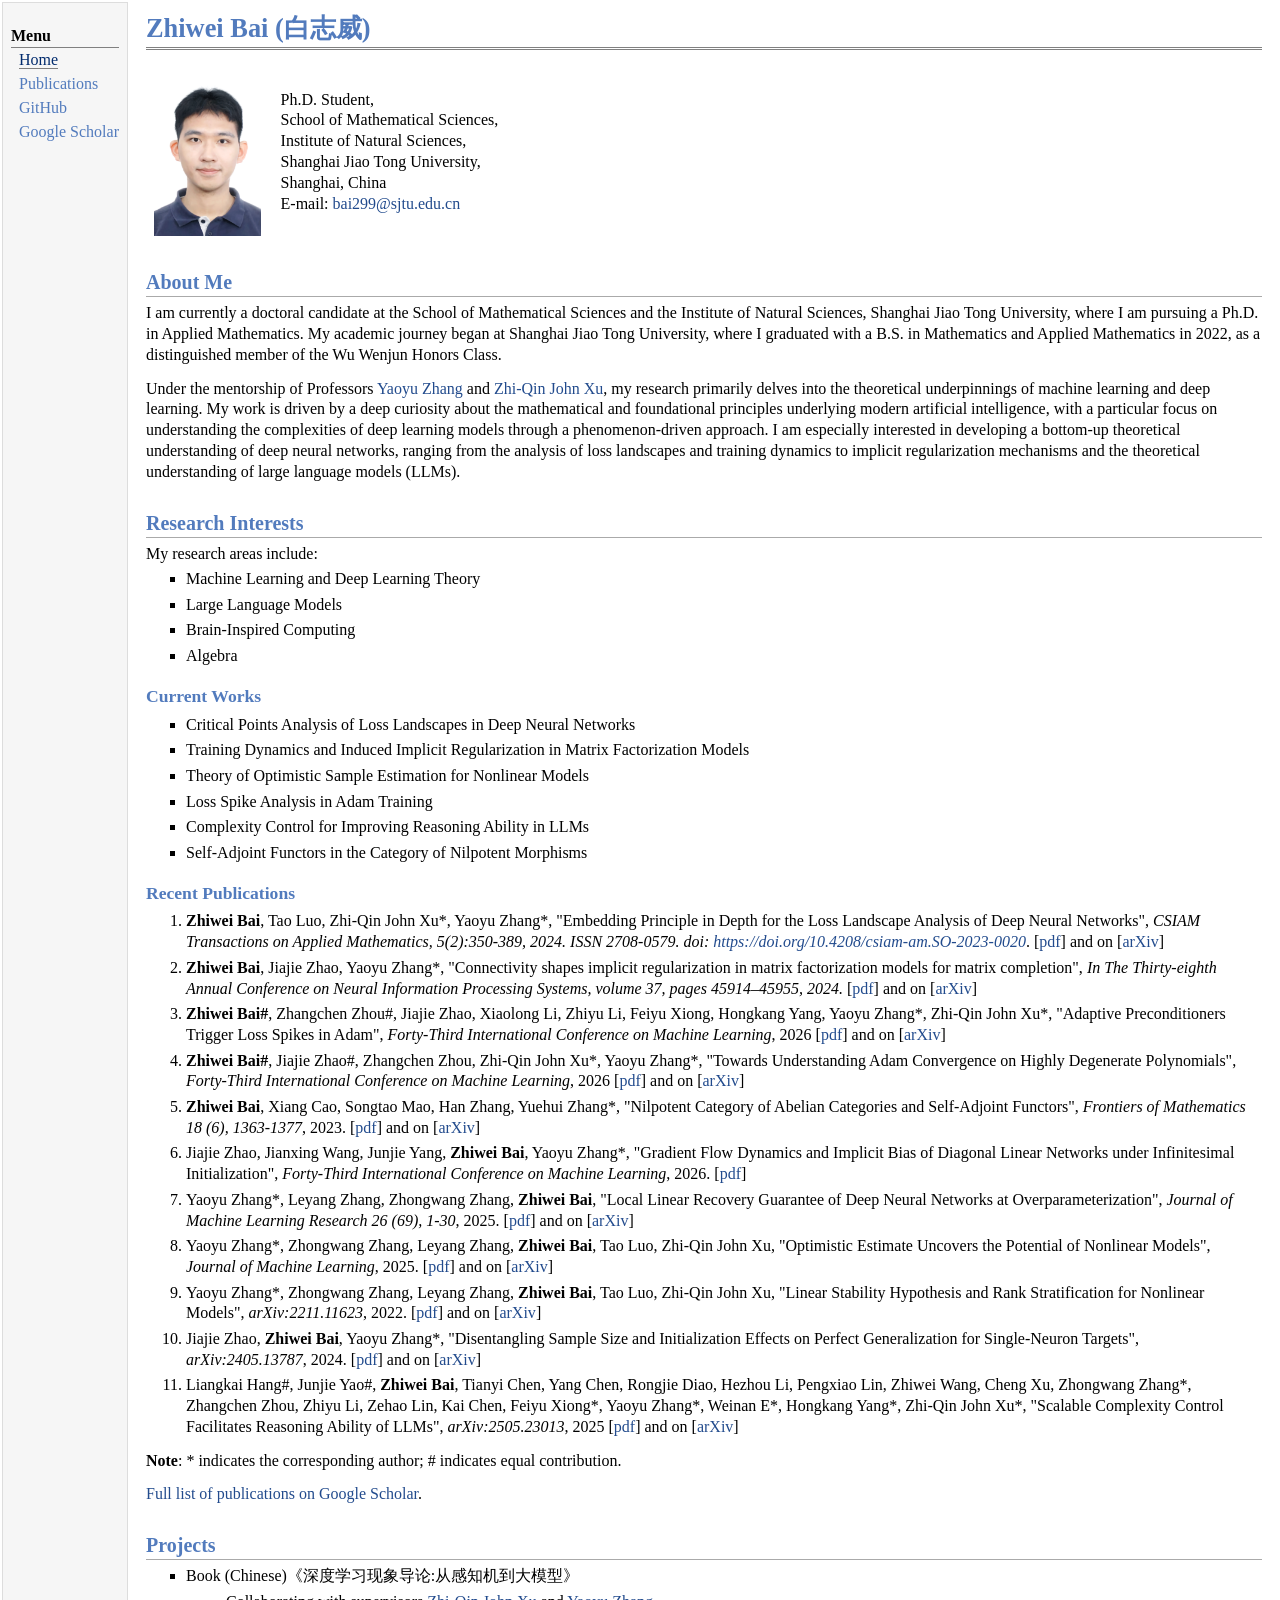
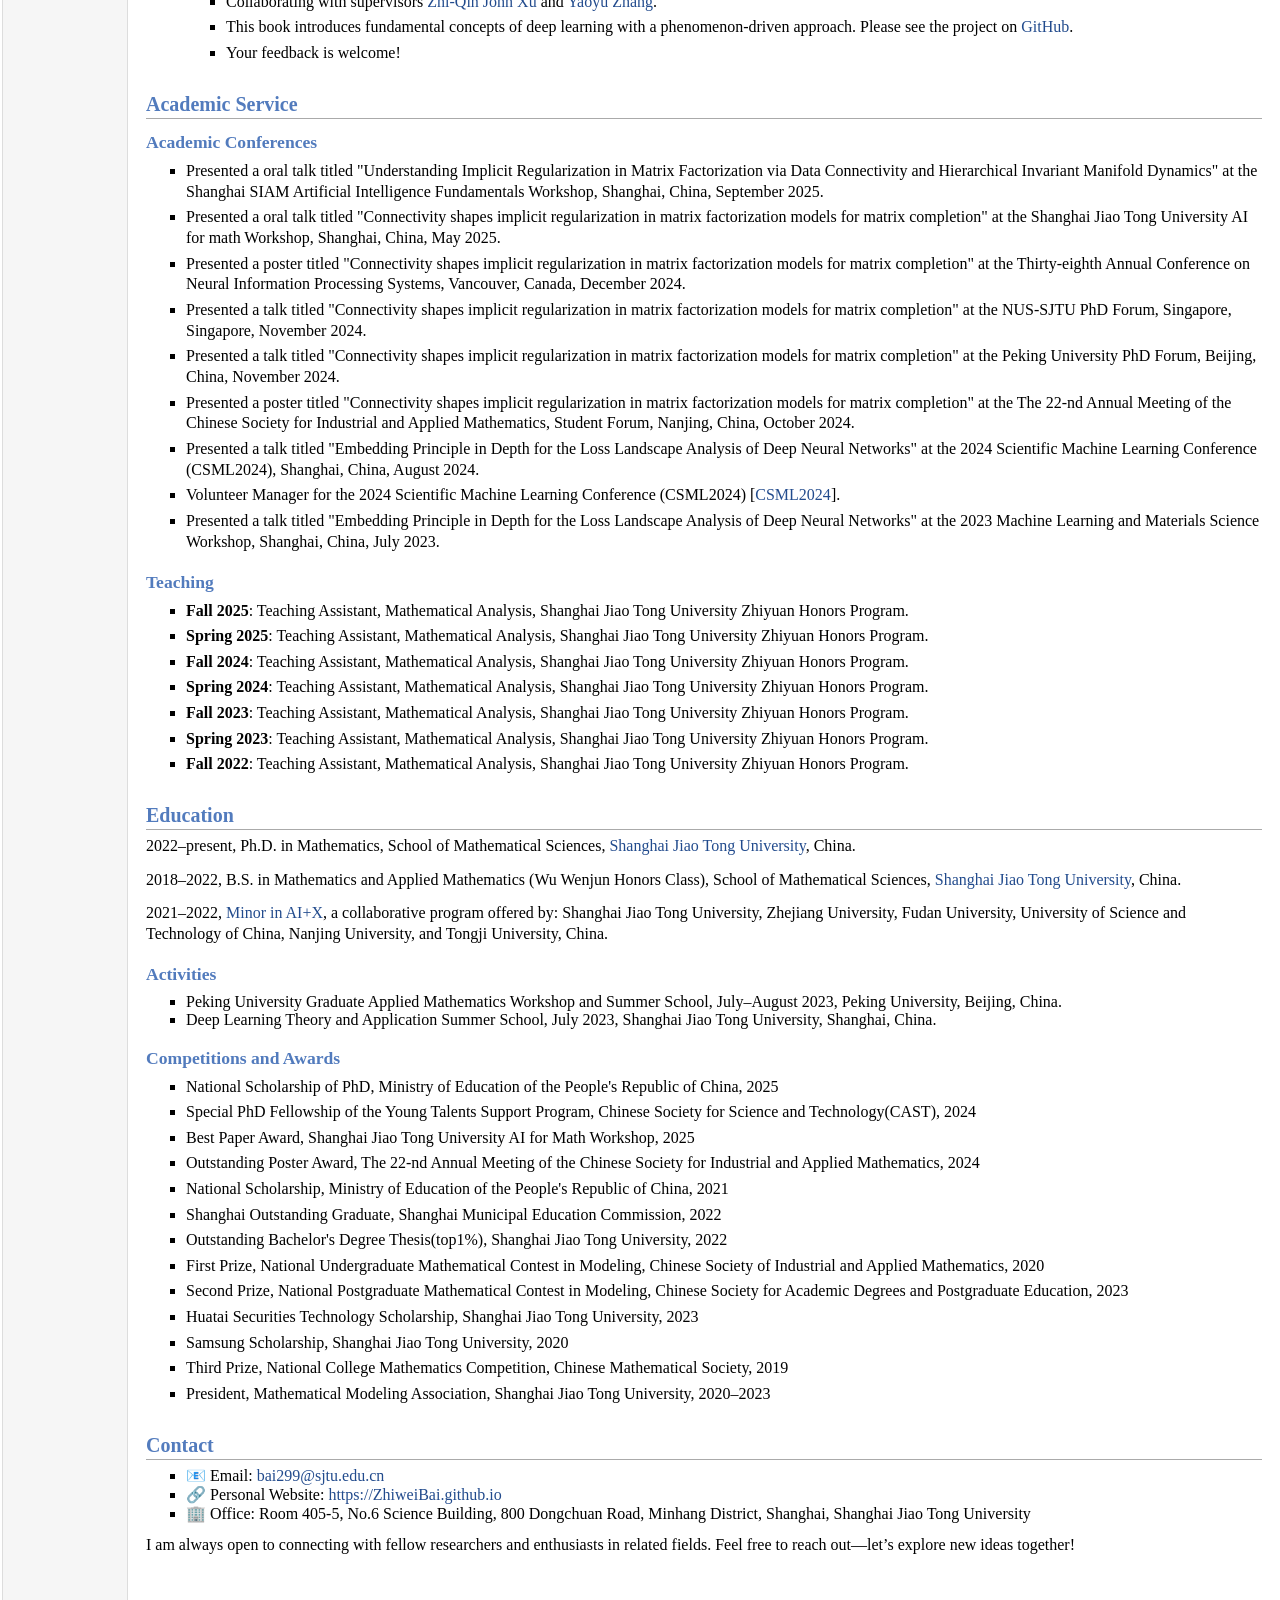
==== commit 125a0715: "add files" ====
--- a/index.html
+++ b/index.html
@@ -118,20 +118,28 @@
           <li>
             <p><b>Zhiwei Bai#</b>, Zhangchen Zhou#, Jiajie Zhao, Xiaolong Li, Zhiyu Li, Feiyu Xiong, Hongkang Yang,
               Yaoyu Zhang*, Zhi-Qin John Xu*, "Adaptive Preconditioners Trigger Loss Spikes in Adam",
-              <i>arXiv:2506.04805</i>, 2025 [<a href="pub/loss_spike.pdf">pdf</a>] and on [<a
-                href="https://arxiv.org/pdf/2506.04805">arXiv</a>]
+              <i>Forty-Third International Conference on Machine Learning</i>, 2026 [<a
+                href="pub/loss_spike.pdf">pdf</a>] and on [<a href="https://arxiv.org/pdf/2506.04805">arXiv</a>]
             </p>
           </li>
           <li>
             <p><b>Zhiwei Bai#</b>, Jiajie Zhao#, Zhangchen Zhou, Zhi-Qin John Xu*, Yaoyu Zhang*, "Towards Understanding
-              Adam Convergence on Highly Degenerate Polynomials", <i>arXiv:2603.09581</i>, 2026 [<a
-                href="pub/Adam_Accelarate.pdf">pdf</a>] and on [<a href="https://arxiv.org/pdf/2603.09581">arXiv</a>]
+              Adam Convergence on Highly Degenerate Polynomials", <i>Forty-Third International Conference on Machine
+                Learning</i>, 2026 [<a href="pub/Adam_Accelarate.pdf">pdf</a>] and on [<a
+                href="https://arxiv.org/pdf/2603.09581">arXiv</a>]
             </p>
           </li>
           <li>
             <p><b>Zhiwei Bai</b>, Xiang Cao, Songtao Mao, Han Zhang, Yuehui Zhang*, "Nilpotent Category of Abelian
               Categories and Self-Adjoint Functors", <i>Frontiers of Mathematics 18 (6), 1363-1377</i>, 2023. [<a
                 href="pub/self-adjoint.pdf">pdf</a>] and on [<a href="https://arxiv.org/abs/2111.14656">arXiv</a>]</p>
+          </li>
+          <li>
+            <p>Jiajie Zhao, Jianxing Wang, Junjie Yang, <b>Zhiwei Bai</b>, Yaoyu Zhang*, "Gradient Flow Dynamics and
+              Implicit
+              Bias of Diagonal Linear Networks under Infinitesimal Initialization", <i>Forty-Third International
+                Conference on Machine
+                Learning</i>, 2026. [<a href="pub/deep_model.pdf">pdf</a>]</p>
           </li>
           <li>
             <p>Yaoyu Zhang*, Leyang Zhang, Zhongwang Zhang, <b>Zhiwei Bai</b>, "Local Linear Recovery Guarantee of Deep
@@ -170,7 +178,7 @@
         <h2>Projects</h2>
         <ul>
           <li>
-            <p>Book (Chinese)《深度学习现象导论》</p>
+            <p>Book (Chinese)《深度学习现象导论:从感知机到大模型》</p>
           </li>
           <ul>
             <li>
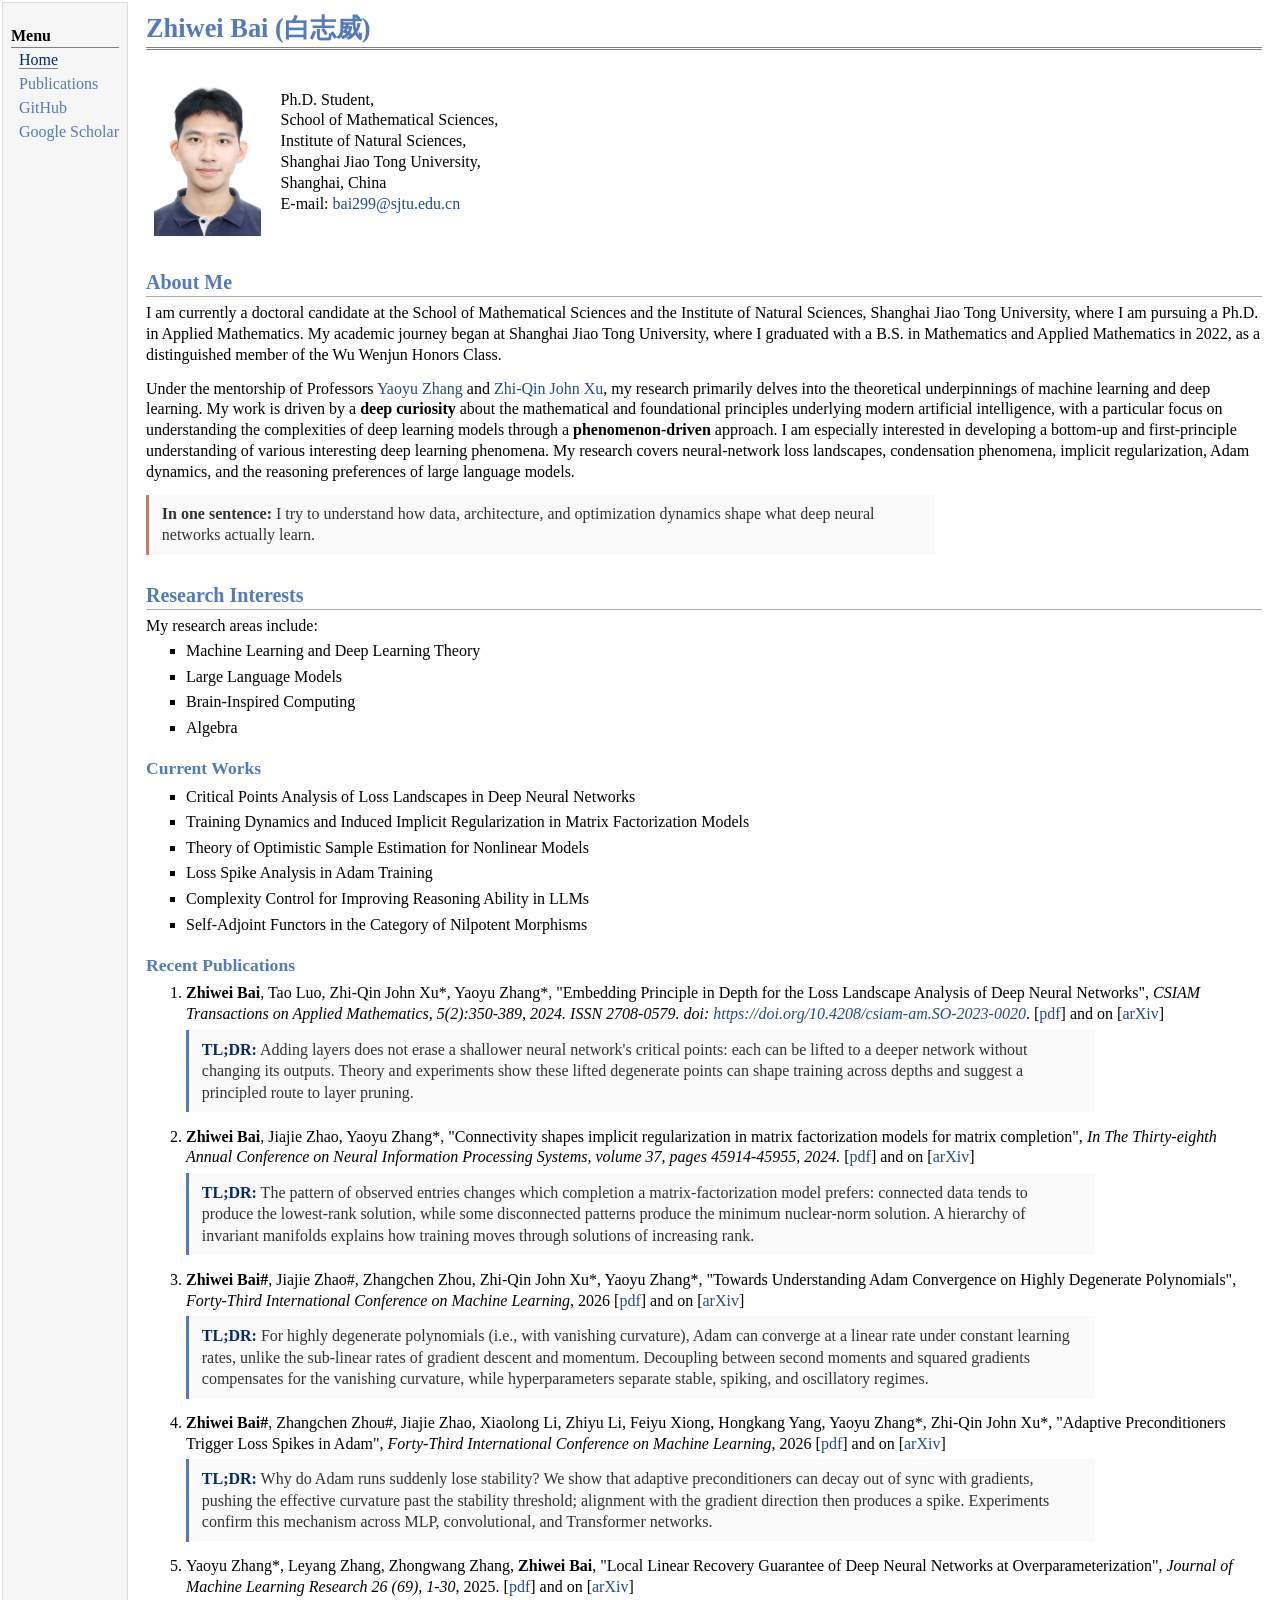
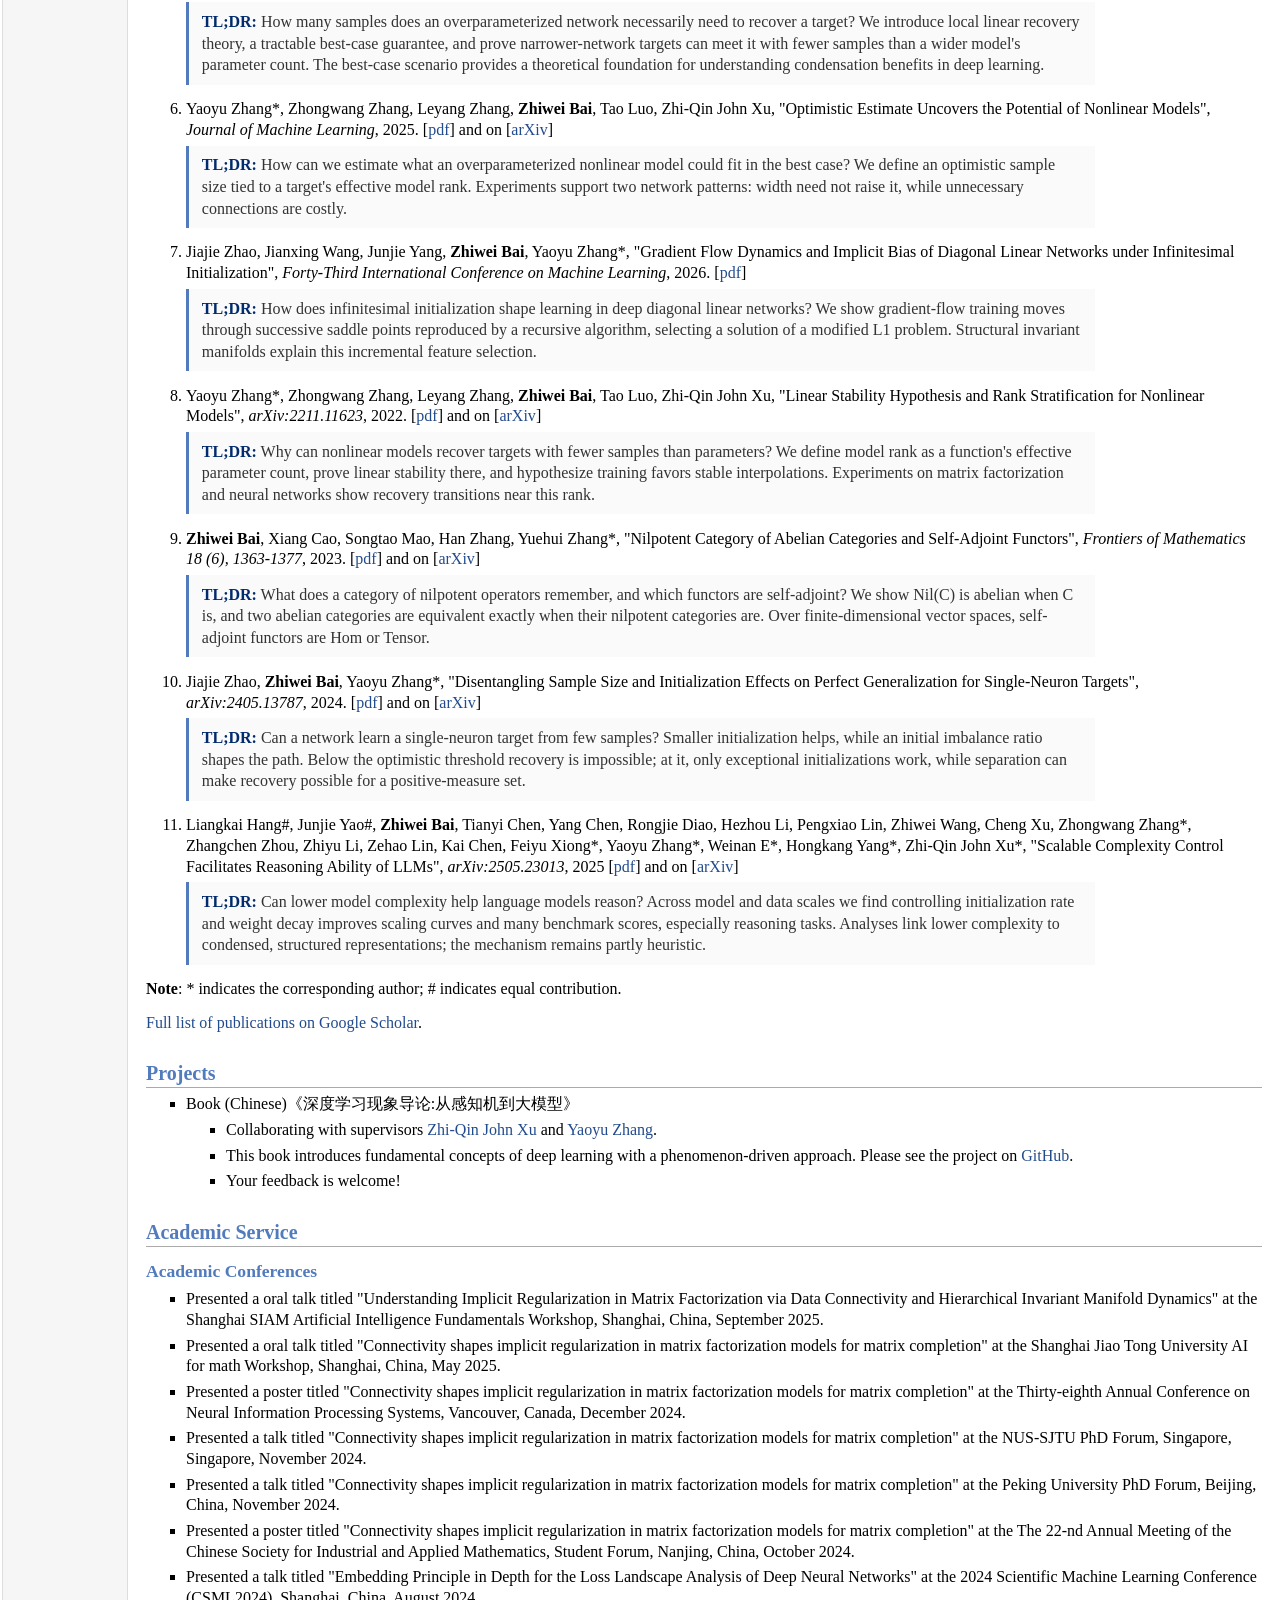
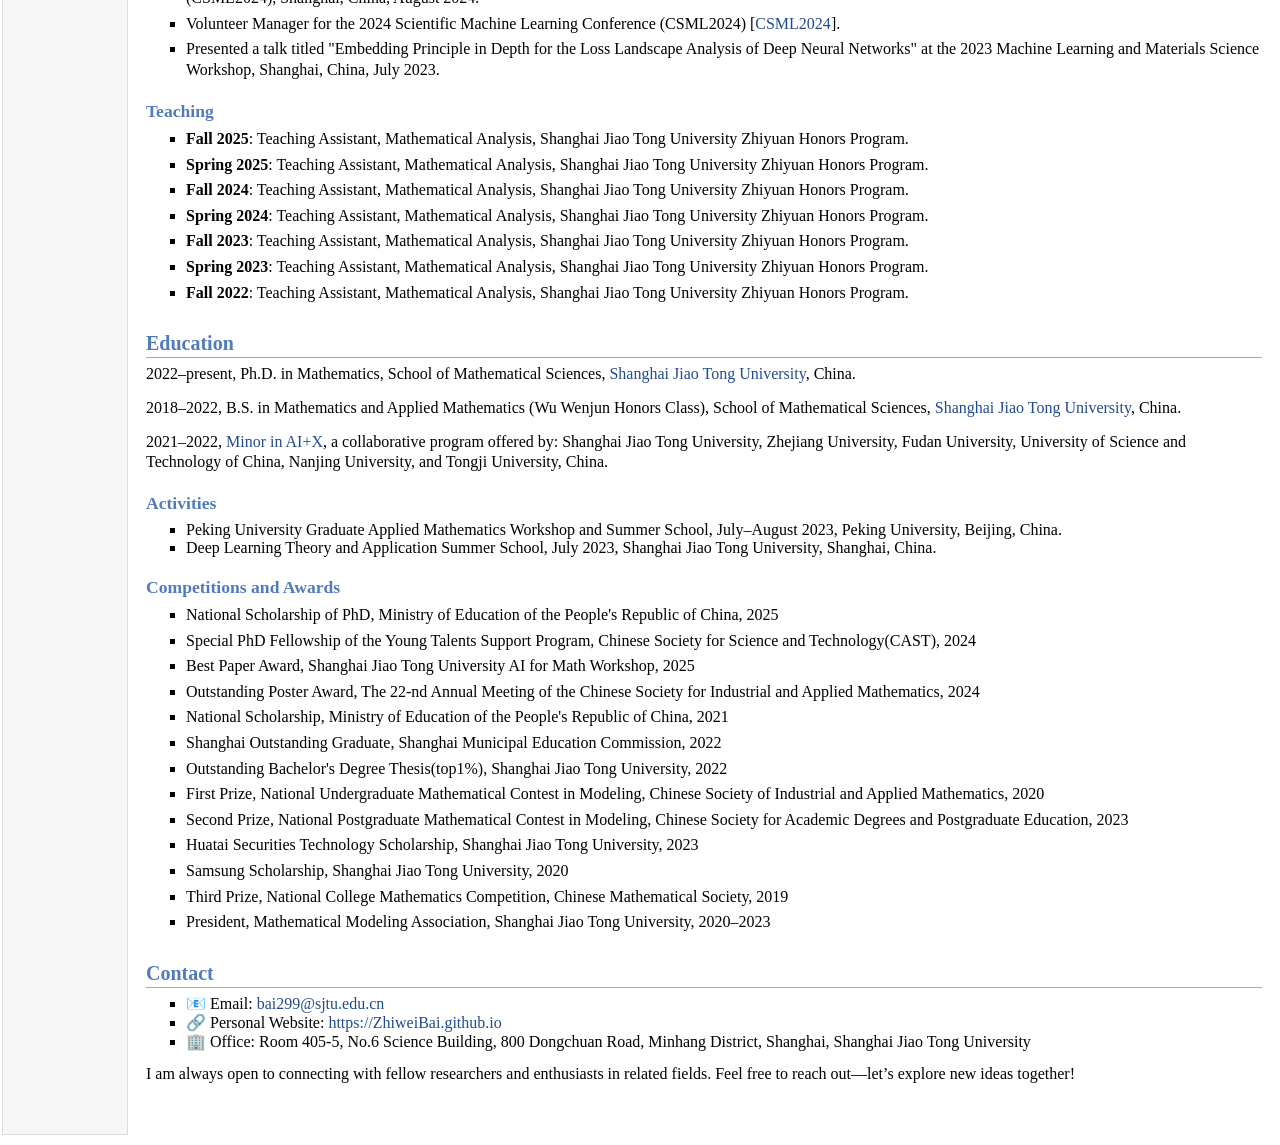
==== commit 3135f5d7: "add files" ====
--- a/index.html
+++ b/index.html
@@ -51,14 +51,15 @@
           Mathematics in 2022, as a distinguished member of the Wu Wenjun Honors Class.</p>
 
         <p>Under the mentorship of Professors <a href="https://ins.sjtu.edu.cn/peoples/zhangyaoyu">Yaoyu Zhang</a> and
-          <a href="https://ins.sjtu.edu.cn/people/xuzhiqin/index.html">Zhi-Qin John Xu</a>, my research primarily delves
-          into the theoretical underpinnings of machine learning and deep learning. My work is driven by a deep
-          curiosity about the mathematical and foundational principles underlying modern artificial intelligence, with a
-          particular focus on understanding the complexities of deep learning models through a phenomenon-driven
-          approach. I am especially interested in developing a bottom-up theoretical understanding of deep neural
-          networks, ranging from the analysis of loss landscapes and training dynamics to implicit regularization
-          mechanisms and the theoretical understanding of large language models (LLMs).
+          <a href="https://ins.sjtu.edu.cn/people/xuzhiqin/index.html">Zhi-Qin John Xu</a>, 
+          my research primarily delves
+          into the theoretical underpinnings of machine learning and deep learning. My work is driven by a <b>deep
+          curiosity</b> about the mathematical and foundational principles underlying modern artificial intelligence, with a
+          particular focus on understanding the complexities of deep learning models through a <b>phenomenon-driven</b>
+          approach. I am especially interested in developing a bottom-up and first-principle understanding of various interesting deep learning phenomena. My research covers neural-network loss landscapes, condensation phenomena, implicit regularization, Adam dynamics, and the reasoning preferences of large language models.
         </p>
+
+        <p class="profile-note"><b>In one sentence:</b> I try to understand how data, architecture, and optimization dynamics shape what deep neural networks actually learn.</p>
 
         <h2>Research Interests</h2>
         <p>My research areas include:</p>
@@ -104,71 +105,118 @@
           <li>
             <p><b>Zhiwei Bai</b>, Tao Luo, Zhi-Qin John Xu*, Yaoyu Zhang*, "Embedding Principle in Depth for the Loss
               Landscape Analysis of Deep Neural Networks", <i>CSIAM Transactions on Applied Mathematics, 5(2):350-389,
-                2024. ISSN 2708-0579. doi: <a>https://doi.org/10.4208/csiam-am.SO-2023-0020</a></i>. [<a
-                href="pub/embedding-in-depth.pdf">pdf</a>] and on [<a href="https://arxiv.org/abs/2205.13283">arXiv</a>]
-            </p>
+                2024. ISSN 2708-0579. doi: <a
+                  href="https://doi.org/10.4208/csiam-am.SO-2023-0020">https://doi.org/10.4208/csiam-am.SO-2023-0020</a></i>.
+              [<a href="pub/embedding-in-depth.pdf">pdf</a>] and on [<a
+                href="https://arxiv.org/abs/2205.13283">arXiv</a>]</p>
+            <p class="tldr"><b>TL;DR:</b> Adding layers does not erase a shallower neural network's critical points:
+              each can be lifted to a deeper network without changing its outputs. Theory and experiments show these
+              lifted degenerate points can shape training across depths and suggest a principled route to layer
+              pruning.</p>
           </li>
           <li>
             <p><b>Zhiwei Bai</b>, Jiajie Zhao, Yaoyu Zhang*, "Connectivity shapes implicit regularization in matrix
               factorization models for matrix completion", <i>In The Thirty-eighth Annual Conference on Neural
-                Information Processing Systems, volume 37, pages 45914–45955, 2024.</i> [<a
-                href="pub/connectivity.pdf">pdf</a>] and on [<a href="https://www.arxiv.org/abs/2405.13721">arXiv</a>]
-            </p>
+                Information Processing Systems, volume 37, pages 45914-45955, 2024.</i> [<a
+                href="pub/connectivity.pdf">pdf</a>] and on [<a
+                href="https://www.arxiv.org/abs/2405.13721">arXiv</a>]</p>
+            <p class="tldr"><b>TL;DR:</b> The pattern of observed entries changes which completion a matrix-factorization
+              model prefers: connected data tends to produce the lowest-rank solution, while some disconnected
+              patterns produce the minimum nuclear-norm solution. A hierarchy of invariant manifolds explains how
+              training moves through solutions of increasing rank.</p>
+          </li>
+          <li>
+            <p><b>Zhiwei Bai#</b>, Jiajie Zhao#, Zhangchen Zhou, Zhi-Qin John Xu*, Yaoyu Zhang*, "Towards Understanding
+              Adam Convergence on Highly Degenerate Polynomials", <i>Forty-Third International Conference on Machine
+                Learning</i>, 2026 [<a href="pub/Adam_Accelarate.pdf">pdf</a>] and on [<a
+                href="https://arxiv.org/pdf/2603.09581">arXiv</a>]</p>
+            <p class="tldr"><b>TL;DR:</b> For highly degenerate polynomials (i.e., with vanishing curvature), Adam can converge at a linear rate under constant
+              learning rates, unlike the sub-linear rates of gradient descent and momentum.
+              Decoupling between second moments and squared gradients compensates for the vanishing curvature, while hyperparameters
+              separate stable, spiking, and oscillatory regimes.</p>
           </li>
           <li>
             <p><b>Zhiwei Bai#</b>, Zhangchen Zhou#, Jiajie Zhao, Xiaolong Li, Zhiyu Li, Feiyu Xiong, Hongkang Yang,
               Yaoyu Zhang*, Zhi-Qin John Xu*, "Adaptive Preconditioners Trigger Loss Spikes in Adam",
               <i>Forty-Third International Conference on Machine Learning</i>, 2026 [<a
-                href="pub/loss_spike.pdf">pdf</a>] and on [<a href="https://arxiv.org/pdf/2506.04805">arXiv</a>]
-            </p>
-          </li>
-          <li>
-            <p><b>Zhiwei Bai#</b>, Jiajie Zhao#, Zhangchen Zhou, Zhi-Qin John Xu*, Yaoyu Zhang*, "Towards Understanding
-              Adam Convergence on Highly Degenerate Polynomials", <i>Forty-Third International Conference on Machine
-                Learning</i>, 2026 [<a href="pub/Adam_Accelarate.pdf">pdf</a>] and on [<a
-                href="https://arxiv.org/pdf/2603.09581">arXiv</a>]
-            </p>
+                href="pub/loss_spike.pdf">pdf</a>] and on [<a
+                href="https://arxiv.org/pdf/2506.04805">arXiv</a>]</p>
+            <p class="tldr"><b>TL;DR:</b> Why do Adam runs suddenly lose stability? We show that adaptive
+              preconditioners can decay out of sync with gradients, pushing the effective curvature past the stability threshold;
+              alignment with the gradient direction then produces a spike. Experiments confirm this mechanism across
+              MLP, convolutional, and Transformer networks.</p>
+          </li>
+          <li>
+          <p>Yaoyu Zhang*, Leyang Zhang, Zhongwang Zhang, <b>Zhiwei Bai</b>, "Local Linear Recovery Guarantee of Deep
+              Neural Networks at Overparameterization", <i>Journal of Machine Learning Research 26 (69), 1-30</i>,
+              2025. [<a href="pub/Local-Linear.pdf">pdf</a>] and on [<a
+                href="https://arxiv.org/abs/2406.18035">arXiv</a>]</p>
+            <p class="tldr"><b>TL;DR:</b> How many samples does an overparameterized network necessarily need to recover a target?
+              We introduce local linear recovery theory, a tractable best-case guarantee, and prove narrower-network targets
+              can meet it with fewer samples than a wider model's parameter count. The best-case scenario provides a theoretical
+              foundation for understanding condensation benefits in deep learning.</p>
+          </li>
+          <li>
+            <p>Yaoyu Zhang*, Zhongwang Zhang, Leyang Zhang, <b>Zhiwei Bai</b>, Tao Luo, Zhi-Qin John Xu, "Optimistic
+              Estimate Uncovers the Potential of Nonlinear Models", <i>Journal of Machine Learning</i>, 2025. [<a
+                href="pub/Optimistic.pdf">pdf</a>] and on [<a
+                href="https://arxiv.org/abs/2307.08921">arXiv</a>]</p>
+            <p class="tldr"><b>TL;DR:</b> How can we estimate what an overparameterized nonlinear model could fit in
+              the best case? We define an optimistic sample size tied to a target's effective model rank. Experiments
+              support two network patterns: width need not raise it, while unnecessary connections are costly.</p>
+          </li>
+          <li>
+            <p>Jiajie Zhao, Jianxing Wang, Junjie Yang, <b>Zhiwei Bai</b>, Yaoyu Zhang*, "Gradient Flow Dynamics and
+              Implicit Bias of Diagonal Linear Networks under Infinitesimal Initialization", <i>Forty-Third
+                International Conference on Machine Learning</i>, 2026. [<a href="pub/deep_model.pdf">pdf</a>]</p>
+            <p class="tldr"><b>TL;DR:</b> How does infinitesimal initialization shape learning in deep diagonal linear
+              networks? We show gradient-flow training moves through successive saddle points reproduced by a recursive
+              algorithm, selecting a solution of a modified L1 problem. Structural invariant manifolds explain this
+              incremental feature selection.</p>
+          </li>
+            
+          
+          <li>
+            <p>Yaoyu Zhang*, Zhongwang Zhang, Leyang Zhang, <b>Zhiwei Bai</b>, Tao Luo, Zhi-Qin John Xu, "Linear
+              Stability Hypothesis and Rank Stratification for Nonlinear Models", <i>arXiv:2211.11623</i>, 2022. [<a
+                href="pub/Linear-stability.pdf">pdf</a>] and on [<a
+                href="https://arxiv.org/abs/2211.11623">arXiv</a>]</p>
+            <p class="tldr"><b>TL;DR:</b> Why can nonlinear models recover targets with fewer samples than parameters?
+              We define model rank as a function's effective parameter count, prove linear stability there, and
+              hypothesize training favors stable interpolations. Experiments on matrix factorization and neural
+              networks show recovery transitions near this rank.</p>
           </li>
           <li>
             <p><b>Zhiwei Bai</b>, Xiang Cao, Songtao Mao, Han Zhang, Yuehui Zhang*, "Nilpotent Category of Abelian
               Categories and Self-Adjoint Functors", <i>Frontiers of Mathematics 18 (6), 1363-1377</i>, 2023. [<a
-                href="pub/self-adjoint.pdf">pdf</a>] and on [<a href="https://arxiv.org/abs/2111.14656">arXiv</a>]</p>
-          </li>
-          <li>
-            <p>Jiajie Zhao, Jianxing Wang, Junjie Yang, <b>Zhiwei Bai</b>, Yaoyu Zhang*, "Gradient Flow Dynamics and
-              Implicit
-              Bias of Diagonal Linear Networks under Infinitesimal Initialization", <i>Forty-Third International
-                Conference on Machine
-                Learning</i>, 2026. [<a href="pub/deep_model.pdf">pdf</a>]</p>
-          </li>
-          <li>
-            <p>Yaoyu Zhang*, Leyang Zhang, Zhongwang Zhang, <b>Zhiwei Bai</b>, "Local Linear Recovery Guarantee of Deep
-              Neural Networks at Overparameterization", <i>Journal of Machine Learning Research 26 (69), 1-30</i>, 2025.
-              [<a href="pub/Local-Linear.pdf">pdf</a>] and on [<a href="https://arxiv.org/abs/2406.18035">arXiv</a>]</p>
-          </li>
-          <li>
-            <p>Yaoyu Zhang*, Zhongwang Zhang, Leyang Zhang, <b>Zhiwei Bai</b>, Tao Luo, Zhi-Qin John Xu, "Optimistic
-              Estimate Uncovers the Potential of Nonlinear Models", <i>Journal of Machine Learning</i>, 2025. [<a
-                href="pub/Optimistic.pdf">pdf</a>] and on [<a href="https://arxiv.org/abs/2307.08921">arXiv</a>]</p>
-          </li>
-          <li>
-            <p>Yaoyu Zhang*, Zhongwang Zhang, Leyang Zhang, <b>Zhiwei Bai</b>, Tao Luo, Zhi-Qin John Xu, "Linear
-              Stability Hypothesis and Rank Stratification for Nonlinear Models", <i>arXiv:2211.11623</i>, 2022. [<a
-                href="pub/Linear-stability.pdf">pdf</a>] and on [<a href="https://arxiv.org/abs/2211.11623">arXiv</a>]
-            </p>
+                href="pub/self-adjoint.pdf">pdf</a>] and on [<a
+                href="https://arxiv.org/abs/2111.14656">arXiv</a>]</p>
+            <p class="tldr"><b>TL;DR:</b> What does a category of nilpotent operators remember, and which functors are
+              self-adjoint? We show Nil(C) is abelian when C is, and two abelian categories are equivalent exactly when
+              their nilpotent categories are. Over finite-dimensional vector spaces, self-adjoint functors are Hom or
+              Tensor.</p>
           </li>
           <li>
             <p>Jiajie Zhao, <b>Zhiwei Bai</b>, Yaoyu Zhang*, "Disentangling Sample Size and Initialization Effects on
               Perfect Generalization for Single-Neuron Targets", <i>arXiv:2405.13787</i>, 2024. [<a
-                href="pub/Single-Neuron Target.pdf">pdf</a>] and on [<a
+                href="pub/Single-Neuron%20Target.pdf">pdf</a>] and on [<a
                 href="https://arxiv.org/abs/2405.13787">arXiv</a>]</p>
+            <p class="tldr"><b>TL;DR:</b> Can a network learn a single-neuron target from few samples? Smaller
+              initialization helps, while an initial imbalance ratio shapes the path. Below the optimistic threshold
+              recovery is impossible; at it, only exceptional initializations work, while separation can make recovery
+              possible for a positive-measure set.</p>
           </li>
           <li>
             <p>Liangkai Hang#, Junjie Yao#, <b>Zhiwei Bai</b>, Tianyi Chen, Yang Chen, Rongjie Diao, Hezhou Li, Pengxiao
               Lin, Zhiwei Wang, Cheng Xu, Zhongwang Zhang*, Zhangchen Zhou, Zhiyu Li, Zehao Lin, Kai Chen, Feiyu Xiong*,
               Yaoyu Zhang*, Weinan E*, Hongkang Yang*, Zhi-Qin John Xu*, "Scalable Complexity Control Facilitates
-              Reasoning Ability of LLMs", <i>arXiv:2505.23013</i>, 2025 [<a href="pub/complexity_control.pdf">pdf</a>]
-              and on [<a href="https://arxiv.org/pdf/2505.23013">arXiv</a>]</p>
+              Reasoning Ability of LLMs", <i>arXiv:2505.23013</i>, 2025 [<a
+                href="pub/complexity_control.pdf">pdf</a>] and on [<a
+                href="https://arxiv.org/pdf/2505.23013">arXiv</a>]</p>
+            <p class="tldr"><b>TL;DR:</b> Can lower model complexity help language models reason? Across model and
+              data scales we find controlling initialization rate and weight decay improves scaling curves and many
+              benchmark scores, especially reasoning tasks. Analyses link lower complexity to condensed, structured
+              representations; the mechanism remains partly heuristic.</p>
           </li>
         </ol>
         <p><b>Note</b>: * indicates the corresponding author; # indicates equal contribution.</p>
--- a/jemdoc.css
+++ b/jemdoc.css
@@ -1,4 +1,4 @@
-/* Default css file for jemdoc. */
+/* A light companion stylesheet for the original jemdoc page. */
 
 table#tlayout {
     border: none;
@@ -7,34 +7,34 @@
 }
 
 body {
-	background: white;
-	font-family: Georgia, serif;
-	padding-bottom: 8px;
-	margin: 0;
+    background: white;
+    font-family: Georgia, serif;
+    padding-bottom: 8px;
+    margin: 0;
 }
 
 #layout-menu {
-	background: #f6f6f6;
-	border: 1px solid #dddddd;
-	padding-top: 0.5em;
-	padding-left: 8px;
-	padding-right: 8px;
-	font-size: 1.0em;
-	width: auto;
-	white-space: nowrap;
+    background: #f6f6f6;
+    border: 1px solid #dddddd;
+    padding-top: 0.5em;
+    padding-left: 8px;
+    padding-right: 8px;
+    font-size: 1.0em;
+    width: auto;
+    white-space: nowrap;
     text-align: left;
     vertical-align: top;
 }
 
 #layout-menu td {
-	background: #f4f4f4;
+    background: #f4f4f4;
     vertical-align: top;
 }
 
 #layout-content {
-	padding-top: 0.0em;
-	padding-left: 1.0em;
-	padding-right: 1.0em;
+    padding-top: 0.0em;
+    padding-left: 1.0em;
+    padding-right: 1.0em;
     border: none;
     background: white;
     text-align: left;
@@ -42,97 +42,105 @@
 }
 
 #layout-menu a {
-	line-height: 1.5em;
-	margin-left: 0.5em;
+    line-height: 1.5em;
+    margin-left: 0.5em;
 }
 
 tt {
     background: #ffffdd;
 }
 
-pre, tt {
-	font-size: 90%;
-	font-family: monaco, monospace;
-}
-
-a, a > tt {
-	color: #224b8d;
-	text-decoration: none;
+pre,
+tt {
+    font-size: 90%;
+    font-family: monaco, monospace;
+}
+
+a,
+a > tt {
+    color: #224b8d;
+    text-decoration: none;
 }
 
 a:hover {
-	border-bottom: 1px gray dotted;
-}
-
-#layout-menu a.current:link, #layout-menu a.current:visited {
-	color: #022b6d;
-	border-bottom: 1px gray solid;
-}
-#layout-menu a:link, #layout-menu a:visited, #layout-menu a:hover {
-	color: #527bbd;
-	text-decoration: none;
-}
+    border-bottom: 1px gray dotted;
+}
+
+#layout-menu a.current:link,
+#layout-menu a.current:visited {
+    color: #022b6d;
+    border-bottom: 1px gray solid;
+}
+
+#layout-menu a:link,
+#layout-menu a:visited,
 #layout-menu a:hover {
-	text-decoration: none;
+    color: #527bbd;
+    text-decoration: none;
+}
+
+#layout-menu a:hover {
+    text-decoration: none;
 }
 
 div.menu-category {
-	border-bottom: 1px solid gray;
-	margin-top: 0.8em;
-	padding-top: 0.2em;
-	padding-bottom: 0.1em;
-	font-weight: bold;
+    border-bottom: 1px solid gray;
+    margin-top: 0.8em;
+    padding-top: 0.2em;
+    padding-bottom: 0.1em;
+    font-weight: bold;
 }
 
 div.menu-item {
-	padding-left: 16px;
-	text-indent: -16px;
+    padding-left: 16px;
+    text-indent: -16px;
 }
 
 div#toptitle {
-	padding-bottom: 0.2em;
-	margin-bottom: 1.5em;
-	border-bottom: 3px double gray;
-}
-
-/* Reduce space if we begin the page with a title. */
-div#toptitle + h2, div#toptitle + h3 {
-	margin-top: -0.7em;
+    padding-bottom: 0.2em;
+    margin-bottom: 1.5em;
+    border-bottom: 3px double gray;
+}
+
+div#toptitle + h2,
+div#toptitle + h3 {
+    margin-top: -0.7em;
 }
 
 div#subtitle {
-	margin-top: 0.0em;
-	margin-bottom: 0.0em;
-	padding-top: 0em;
-	padding-bottom: 0.1em;
+    margin-top: 0.0em;
+    margin-bottom: 0.0em;
+    padding-top: 0em;
+    padding-bottom: 0.1em;
 }
 
 em {
-	font-style: italic;
+    font-style: italic;
 }
 
 strong {
-	font-weight: bold;
-}
-
-
-h1, h2, h3 {
-	color: #527bbd;
-	margin-top: 0.7em;
-	margin-bottom: 0.3em;
-	padding-bottom: 0.2em;
-	line-height: 1.0;
-	padding-top: 0.5em;
-	border-bottom: 1px solid #aaaaaa;
+    font-weight: bold;
+}
+
+h1,
+h2,
+h3 {
+    color: #527bbd;
+    margin-top: 0.7em;
+    margin-bottom: 0.3em;
+    padding-bottom: 0.2em;
+    line-height: 1.0;
+    padding-top: 0.5em;
+    border-bottom: 1px solid #aaaaaa;
 }
 
 h1 {
-	font-size: 165%;
+    font-size: 165%;
 }
 
 h2 {
-	padding-top: 0.8em;
-	font-size: 125%;
+    padding-top: 0.8em;
+    font-size: 125%;
 }
 
 h2 + h3 {
@@ -140,199 +148,194 @@
 }
 
 h3 {
-	font-size: 110%;
-	border-bottom: none;
+    font-size: 110%;
+    border-bottom: none;
 }
 
 p {
-	margin-top: 0.0em;
-	margin-bottom: 0.8em;
-	padding: 0;
-	line-height: 1.3;
+    margin-top: 0.0em;
+    margin-bottom: 0.8em;
+    padding: 0;
+    line-height: 1.3;
 }
 
 pre {
-	padding: 0;
-	margin: 0;
-}
-
-div#footer {
-	font-size: small;
-	border-top: 1px solid #c0c0c0;
-	padding-top: 0.1em;
-	margin-top: 4.0em;
-	color: #c0c0c0;
-}
-
-div#footer a {
-	color: #80a0b0;
-}
-
-div#footer-text {
-	float: left;
-	padding-bottom: 8px;
-}
-
-ul, ol, dl {
-	margin-top: 0.2em;
-	padding-top: 0;
-	margin-bottom: 0.8em;
+    padding: 0;
+    margin: 0;
+}
+
+ul,
+ol,
+dl {
+    margin-top: 0.2em;
+    padding-top: 0;
+    margin-bottom: 0.8em;
 }
 
 dt {
-	margin-top: 0.5em;
-	margin-bottom: 0;
+    margin-top: 0.5em;
+    margin-bottom: 0;
 }
 
 dl {
-	margin-left: 20px;
+    margin-left: 20px;
 }
 
 dd {
-	color: #222222;
+    color: #222222;
 }
 
 dd > *:first-child {
-	margin-top: 0;
+    margin-top: 0;
 }
 
 ul {
-	list-style-position: outside;
-	list-style-type: square;
-}
-
-p + ul, p + ol {
-	margin-top: -0.5em;
-}
-
-li ul, li ol {
-	margin-top: -0.3em;
+    list-style-position: outside;
+    list-style-type: square;
+}
+
+p + ul,
+p + ol {
+    margin-top: -0.5em;
+}
+
+li ul,
+li ol {
+    margin-top: -0.3em;
 }
 
 ol {
-	list-style-position: outside;
-	list-style-type: decimal;
-}
-
-li p, dd p {
-	margin-bottom: 0.3em;
-}
-
+    list-style-position: outside;
+    list-style-type: decimal;
+}
+
+li p,
+dd p {
+    margin-bottom: 0.3em;
+}
 
 ol ol {
-	list-style-type: lower-alpha;
+    list-style-type: lower-alpha;
 }
 
 ol ol ol {
-	list-style-type: lower-roman;
-}
-
-p + div.codeblock {
-	margin-top: -0.6em;
-}
-
-div.codeblock, div.infoblock {
-	margin-right: 0%;
-	margin-top: 1.2em;
-	margin-bottom: 1.3em;
+    list-style-type: lower-roman;
+}
+
+.profile-note {
+    max-width: 760px;
+    padding: 0.55em 0.8em;
+    border-left: 3px solid #cd7b62;
+    background: #fafafa;
+    color: #333333;
+}
+
+.publication-intro {
+    color: #555555;
+    font-size: 95%;
+}
+
+.tldr {
+    max-width: 880px;
+    margin: 0.15em 0 0.9em 0;
+    padding: 0.55em 0.8em;
+    border-left: 3px solid #527bbd;
+    background: #fafafa;
+    color: #333333;
+    line-height: 1.35;
+}
+
+.tldr b {
+    color: #022b6d;
+}
+
+div.codeblock,
+div.infoblock {
+    margin-right: 0%;
+    margin-top: 1.2em;
+    margin-bottom: 1.3em;
 }
 
 div.blocktitle {
-	font-weight: bold;
-	color: #cd7b62;
-	margin-top: 1.2em;
-	margin-bottom: 0.1em;
+    font-weight: bold;
+    color: #cd7b62;
+    margin-top: 1.2em;
+    margin-bottom: 0.1em;
 }
 
 div.blockcontent {
-	border: 1px solid silver;
-	padding: 0.3em 0.5em;
+    border: 1px solid silver;
+    padding: 0.3em 0.5em;
 }
 
 div.infoblock > div.blockcontent {
-	background: #ffffee;
-}
-
-div.blockcontent p + ul, div.blockcontent p + ol {
-	margin-top: 0.4em;
+    background: #ffffee;
+}
+
+div.blockcontent p + ul,
+div.blockcontent p + ol {
+    margin-top: 0.4em;
 }
 
 div.infoblock p {
-	margin-bottom: 0em;
-}
-
-div.infoblock li p, div.infoblock dd p {
-	margin-bottom: 0.5em;
+    margin-bottom: 0em;
+}
+
+div.infoblock li p,
+div.infoblock dd p {
+    margin-bottom: 0.5em;
 }
 
 div.infoblock p + p {
-	margin-top: 0.8em;
+    margin-top: 0.8em;
 }
 
 div.codeblock > div.blockcontent {
-	background: #f6f6f6;
-}
-
-span.pycommand {
-	color: #000070;
-}
-
-span.statement {
-	color: #008800;
-}
-span.builtin {
-	color: #000088;
-}
-span.special {
-	color: #990000;
-}
-span.operator {
-	color: #880000;
-}
-span.error {
-	color: #aa0000;
-}
-span.comment, span.comment > *, span.string, span.string > * {
-	color: #606060;
+    background: #f6f6f6;
 }
 
 @media print {
-	#layout-menu { display: none; }
+    #layout-menu {
+        display: none;
+    }
 }
 
 #fwtitle {
-	margin: 2px;
+    margin: 2px;
 }
 
 #fwtitle #toptitle {
-	padding-left: 0.5em;
-	margin-bottom: 0.5em;
-}
-
-#layout-content h1:first-child, #layout-content h2:first-child, #layout-content h3:first-child {
-	margin-top: -0.7em;
-}
-
-div#toptitle h1, #layout-content div#toptitle h1 {
-	margin-bottom: 0.0em;
-	padding-bottom: 0.1em;
-	padding-top: 0;
-	margin-top: 0.5em;
-	border-bottom: none;
+    padding-left: 0.5em;
+    margin-bottom: 0.5em;
+}
+
+#layout-content h1:first-child,
+#layout-content h2:first-child,
+#layout-content h3:first-child {
+    margin-top: -0.7em;
+}
+
+div#toptitle h1,
+#layout-content div#toptitle h1 {
+    margin-bottom: 0.0em;
+    padding-bottom: 0.1em;
+    padding-top: 0;
+    margin-top: 0.5em;
+    border-bottom: none;
 }
 
 img.eq {
-	padding: 0;
-	padding-left: 0.1em;
-	padding-right: 0.1em;
-	margin: 0;
+    padding: 0;
+    padding-left: 0.1em;
+    padding-right: 0.1em;
+    margin: 0;
 }
 
 img.eqwl {
-	padding-left: 2em;
-	padding-top: 0.6em;
-	padding-bottom: 0.2em;
-	margin: 0;
+    padding-left: 2em;
+    padding-top: 0.6em;
+    padding-bottom: 0.2em;
+    margin: 0;
 }
 
 table {
@@ -359,9 +362,78 @@
 
 img {
     border: none;
-}
-
-table.imgtable, table.imgtable td {
+    max-width: 100%;
+}
+
+table.imgtable,
+table.imgtable td {
     border: none;
     text-align: left;
 }
+
+@media (max-width: 760px) {
+    table#tlayout,
+    table#tlayout tbody,
+    table#tlayout tr,
+    #layout-menu,
+    #layout-content {
+        display: block;
+        width: 100%;
+        max-width: 100%;
+        box-sizing: border-box;
+    }
+
+    table#tlayout {
+        border-spacing: 0;
+    }
+
+    #layout-menu {
+        padding: 0.45em 0.75em;
+        white-space: normal;
+    }
+
+    #layout-menu .menu-category {
+        display: none;
+    }
+
+    #layout-menu .menu-item {
+        display: inline-block;
+        margin-right: 1em;
+        padding-left: 0;
+        text-indent: 0;
+    }
+
+    #layout-menu a {
+        margin-left: 0;
+    }
+
+    #layout-content {
+        padding: 0.35em 0.75em 1em;
+    }
+
+    table.imgtable,
+    table.imgtable tbody,
+    table.imgtable tr,
+    table.imgtable td {
+        display: block;
+        width: 100%;
+    }
+
+    table.imgtable td {
+        padding: 0.25em 0;
+    }
+
+    table.imgtable td:first-child {
+        text-align: center;
+    }
+
+    table.imgtable img {
+        width: 160px;
+        height: 160px;
+        object-fit: cover;
+    }
+
+    h1 {
+        font-size: 150%;
+    }
+}
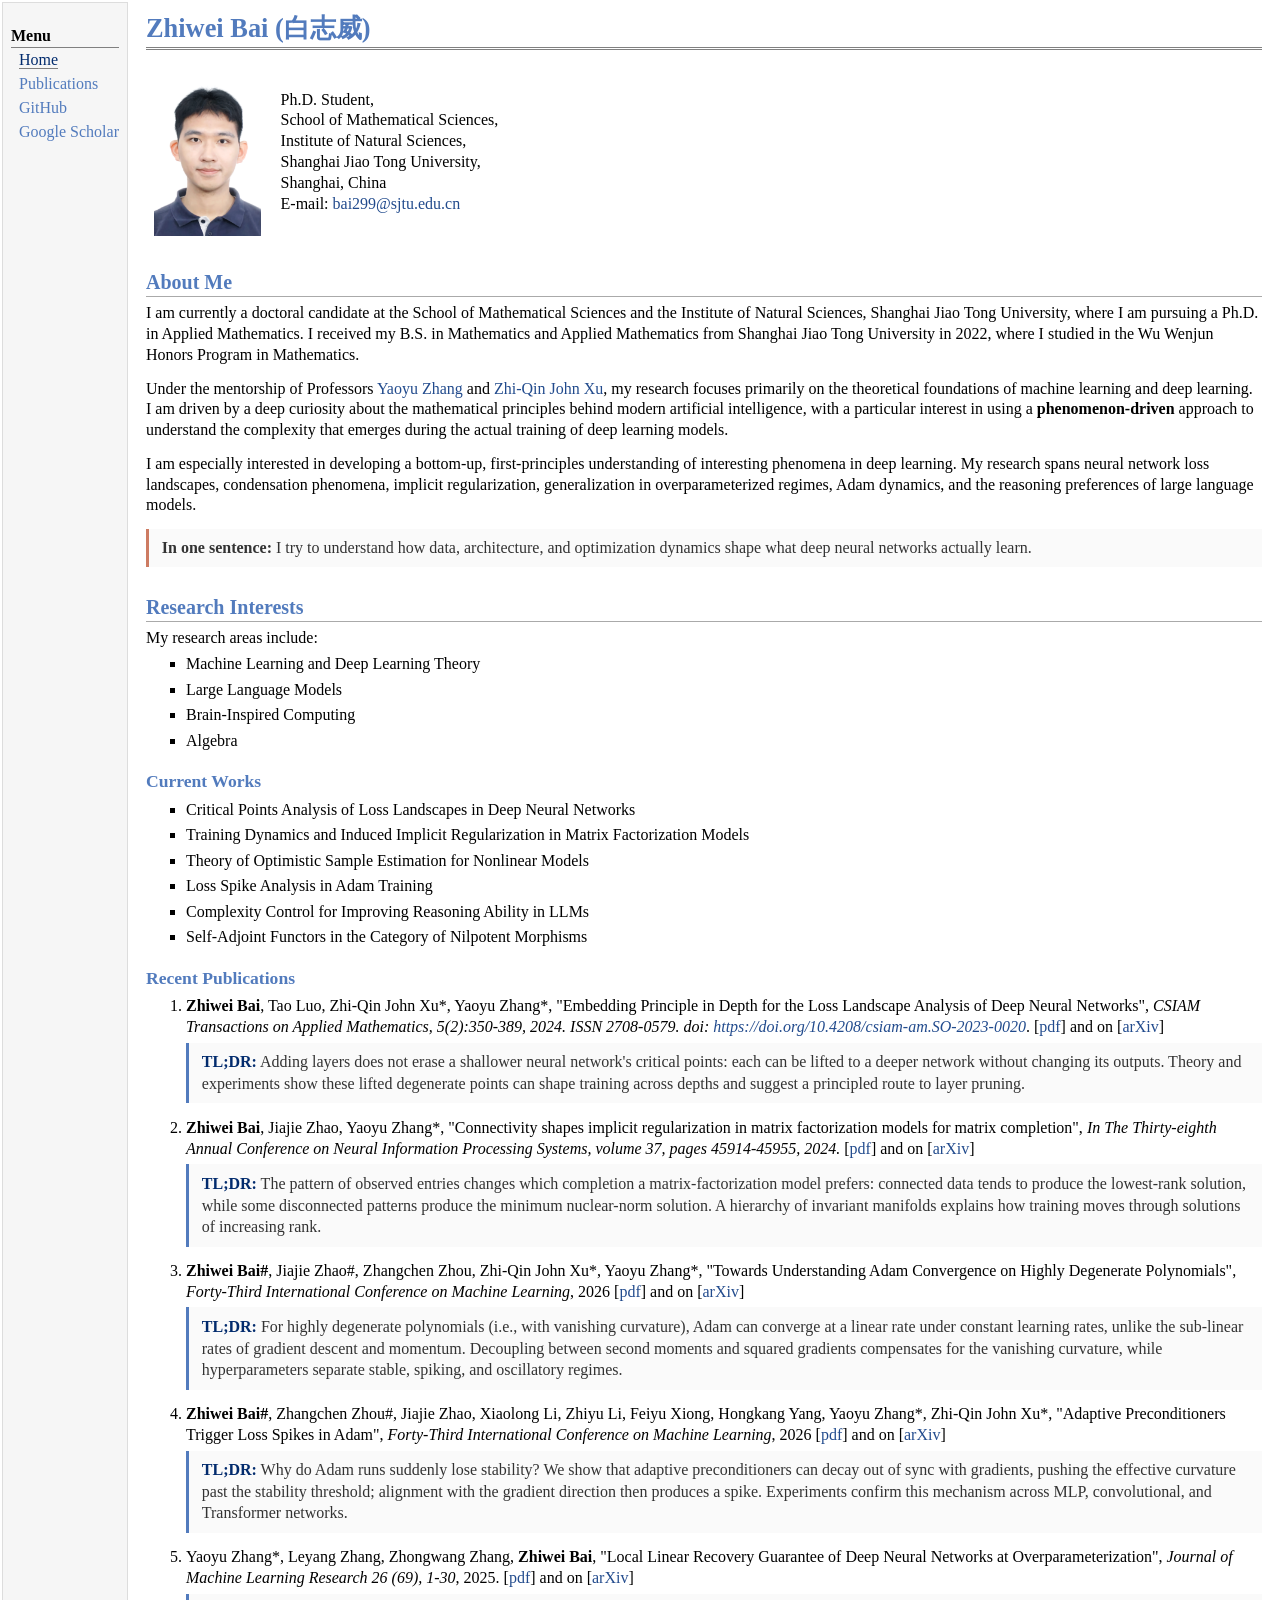
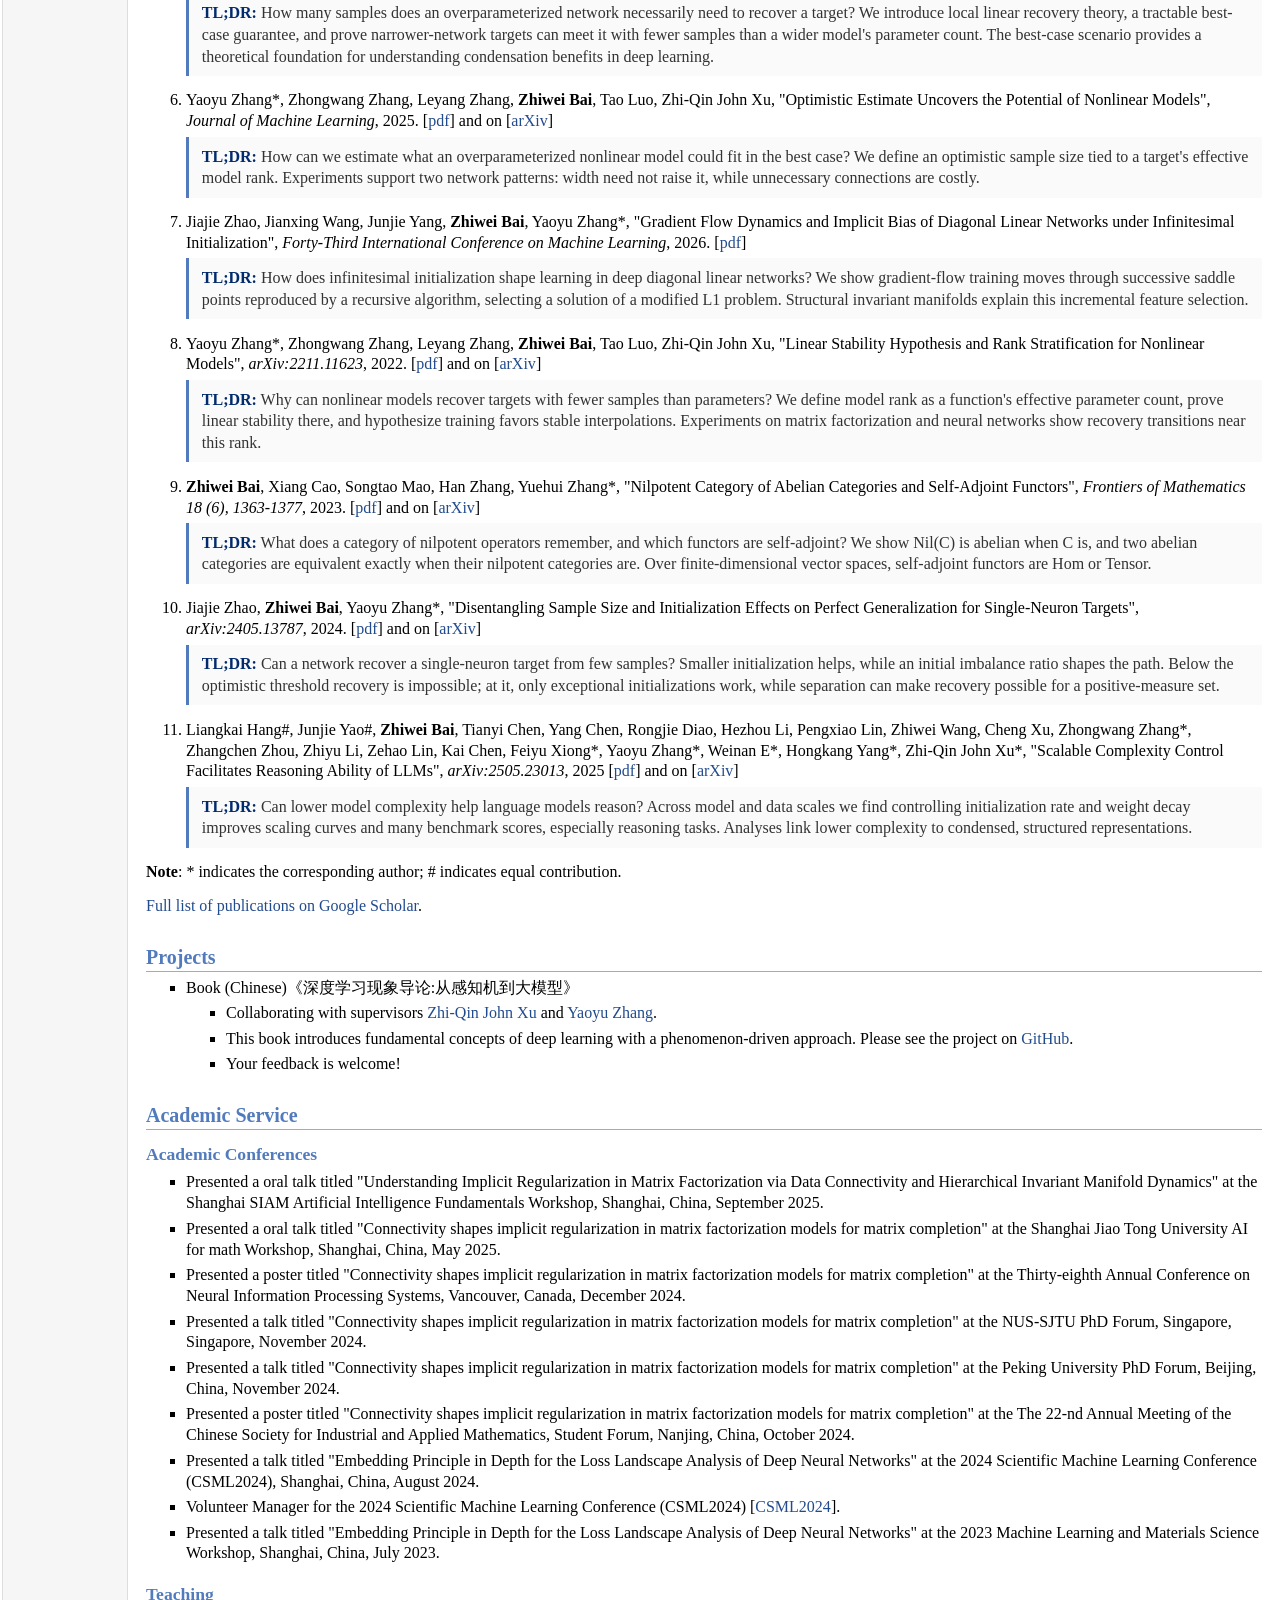
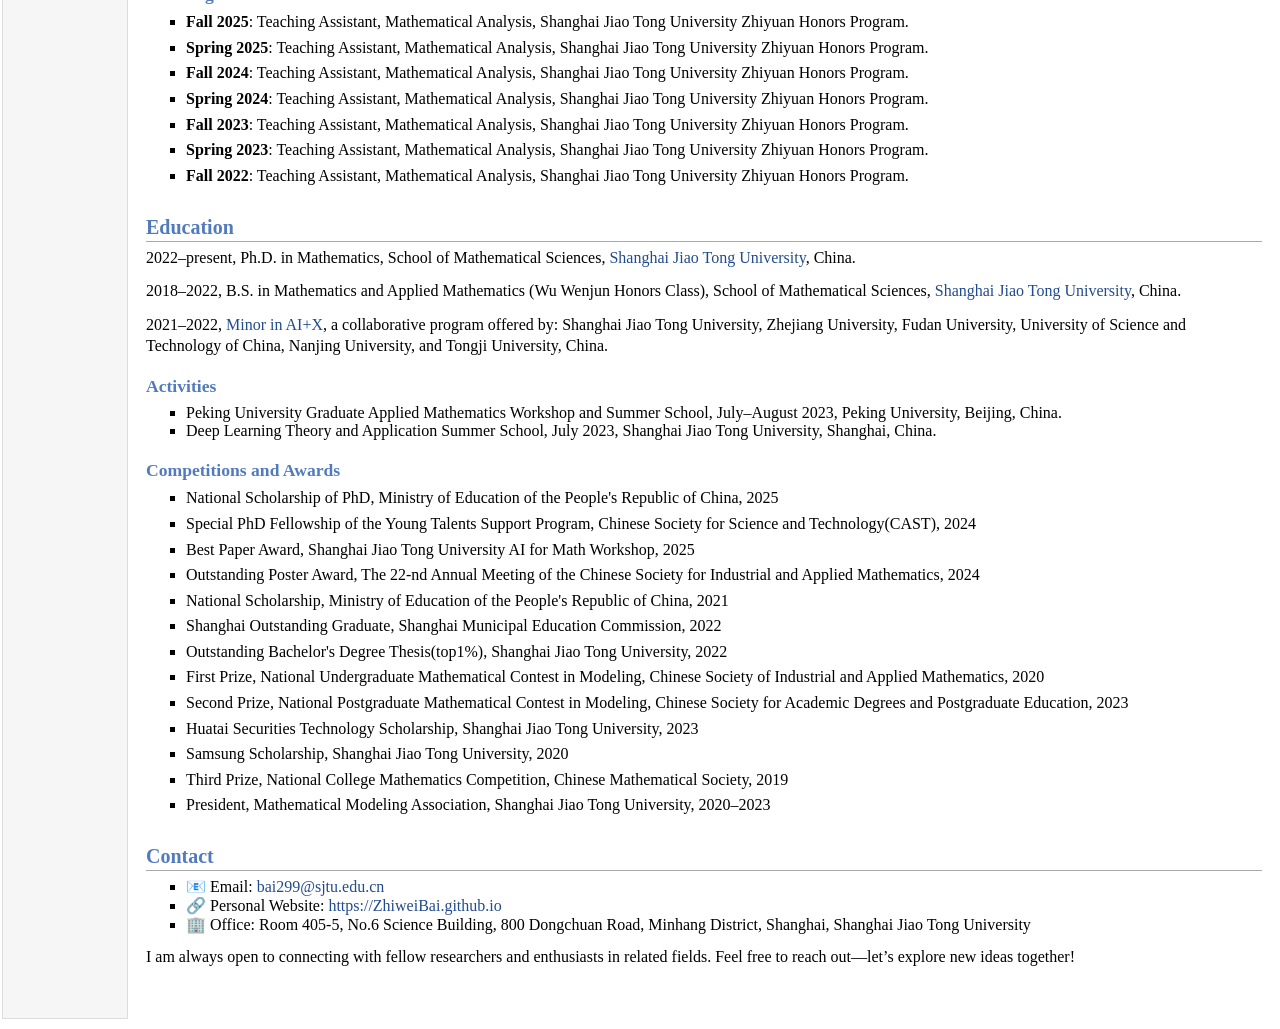
==== commit 1788b0f2: "revise" ====
--- a/index.html
+++ b/index.html
@@ -46,18 +46,19 @@
 
         <h2>About Me</h2>
         <p>I am currently a doctoral candidate at the School of Mathematical Sciences and the Institute of Natural
-          Sciences, Shanghai Jiao Tong University, where I am pursuing a Ph.D. in Applied Mathematics. My academic
-          journey began at Shanghai Jiao Tong University, where I graduated with a B.S. in Mathematics and Applied
-          Mathematics in 2022, as a distinguished member of the Wu Wenjun Honors Class.</p>
-
-        <p>Under the mentorship of Professors <a href="https://ins.sjtu.edu.cn/peoples/zhangyaoyu">Yaoyu Zhang</a> and
-          <a href="https://ins.sjtu.edu.cn/people/xuzhiqin/index.html">Zhi-Qin John Xu</a>, 
-          my research primarily delves
-          into the theoretical underpinnings of machine learning and deep learning. My work is driven by a <b>deep
-          curiosity</b> about the mathematical and foundational principles underlying modern artificial intelligence, with a
-          particular focus on understanding the complexities of deep learning models through a <b>phenomenon-driven</b>
-          approach. I am especially interested in developing a bottom-up and first-principle understanding of various interesting deep learning phenomena. My research covers neural-network loss landscapes, condensation phenomena, implicit regularization, Adam dynamics, and the reasoning preferences of large language models.
-        </p>
+          Sciences, Shanghai Jiao Tong University, where I am pursuing a Ph.D. in Applied Mathematics. I received my B.S. in Mathematics and Applied Mathematics from Shanghai Jiao Tong University in 2022, where I studied in the Wu Wenjun Honors Program in Mathematics.</p>
+
+        <p>Under the mentorship of Professors
+        <a href="https://ins.sjtu.edu.cn/peoples/zhangyaoyu">Yaoyu Zhang</a> and
+        <a href="https://ins.sjtu.edu.cn/people/xuzhiqin/index.html">Zhi-Qin John Xu</a>,
+        my research focuses primarily on the theoretical foundations of machine learning and deep learning.
+        I am driven by a deep curiosity about the mathematical principles behind modern artificial intelligence,
+        with a particular interest in using a <b>phenomenon-driven</b> approach to understand the complexity
+        that emerges during the actual training of deep learning models.</p>
+          <p>I am especially interested in developing a bottom-up, first-principles understanding of interesting phenomena
+      in deep learning. My research spans neural network loss landscapes, condensation phenomena, implicit
+  regularization, generalization in overparameterized regimes, Adam dynamics, and the reasoning preferences
+  of large language models.</p>
 
         <p class="profile-note"><b>In one sentence:</b> I try to understand how data, architecture, and optimization dynamics shape what deep neural networks actually learn.</p>
 
@@ -201,7 +202,7 @@
               Perfect Generalization for Single-Neuron Targets", <i>arXiv:2405.13787</i>, 2024. [<a
                 href="pub/Single-Neuron%20Target.pdf">pdf</a>] and on [<a
                 href="https://arxiv.org/abs/2405.13787">arXiv</a>]</p>
-            <p class="tldr"><b>TL;DR:</b> Can a network learn a single-neuron target from few samples? Smaller
+            <p class="tldr"><b>TL;DR:</b> Can a network recover a single-neuron target from few samples? Smaller
               initialization helps, while an initial imbalance ratio shapes the path. Below the optimistic threshold
               recovery is impossible; at it, only exceptional initializations work, while separation can make recovery
               possible for a positive-measure set.</p>
@@ -216,7 +217,7 @@
             <p class="tldr"><b>TL;DR:</b> Can lower model complexity help language models reason? Across model and
               data scales we find controlling initialization rate and weight decay improves scaling curves and many
               benchmark scores, especially reasoning tasks. Analyses link lower complexity to condensed, structured
-              representations; the mechanism remains partly heuristic.</p>
+              representations.</p>
           </li>
         </ol>
         <p><b>Note</b>: * indicates the corresponding author; # indicates equal contribution.</p>
--- a/jemdoc.css
+++ b/jemdoc.css
@@ -223,20 +223,28 @@
 }
 
 .profile-note {
-    max-width: 760px;
+    max-width: 2060px;
     padding: 0.55em 0.8em;
     border-left: 3px solid #cd7b62;
     background: #fafafa;
     color: #333333;
 }
 
+.profile-note2 {
+    max-width: 2060px;
+    padding: 0.55em 0.8em;
+    border-left: 3px solid #6280cd;
+    background: #fafafa;
+    color: #333333;
+}
+
 .publication-intro {
     color: #555555;
     font-size: 95%;
 }
 
 .tldr {
-    max-width: 880px;
+    max-width: 2060px;
     margin: 0.15em 0 0.9em 0;
     padding: 0.55em 0.8em;
     border-left: 3px solid #527bbd;
